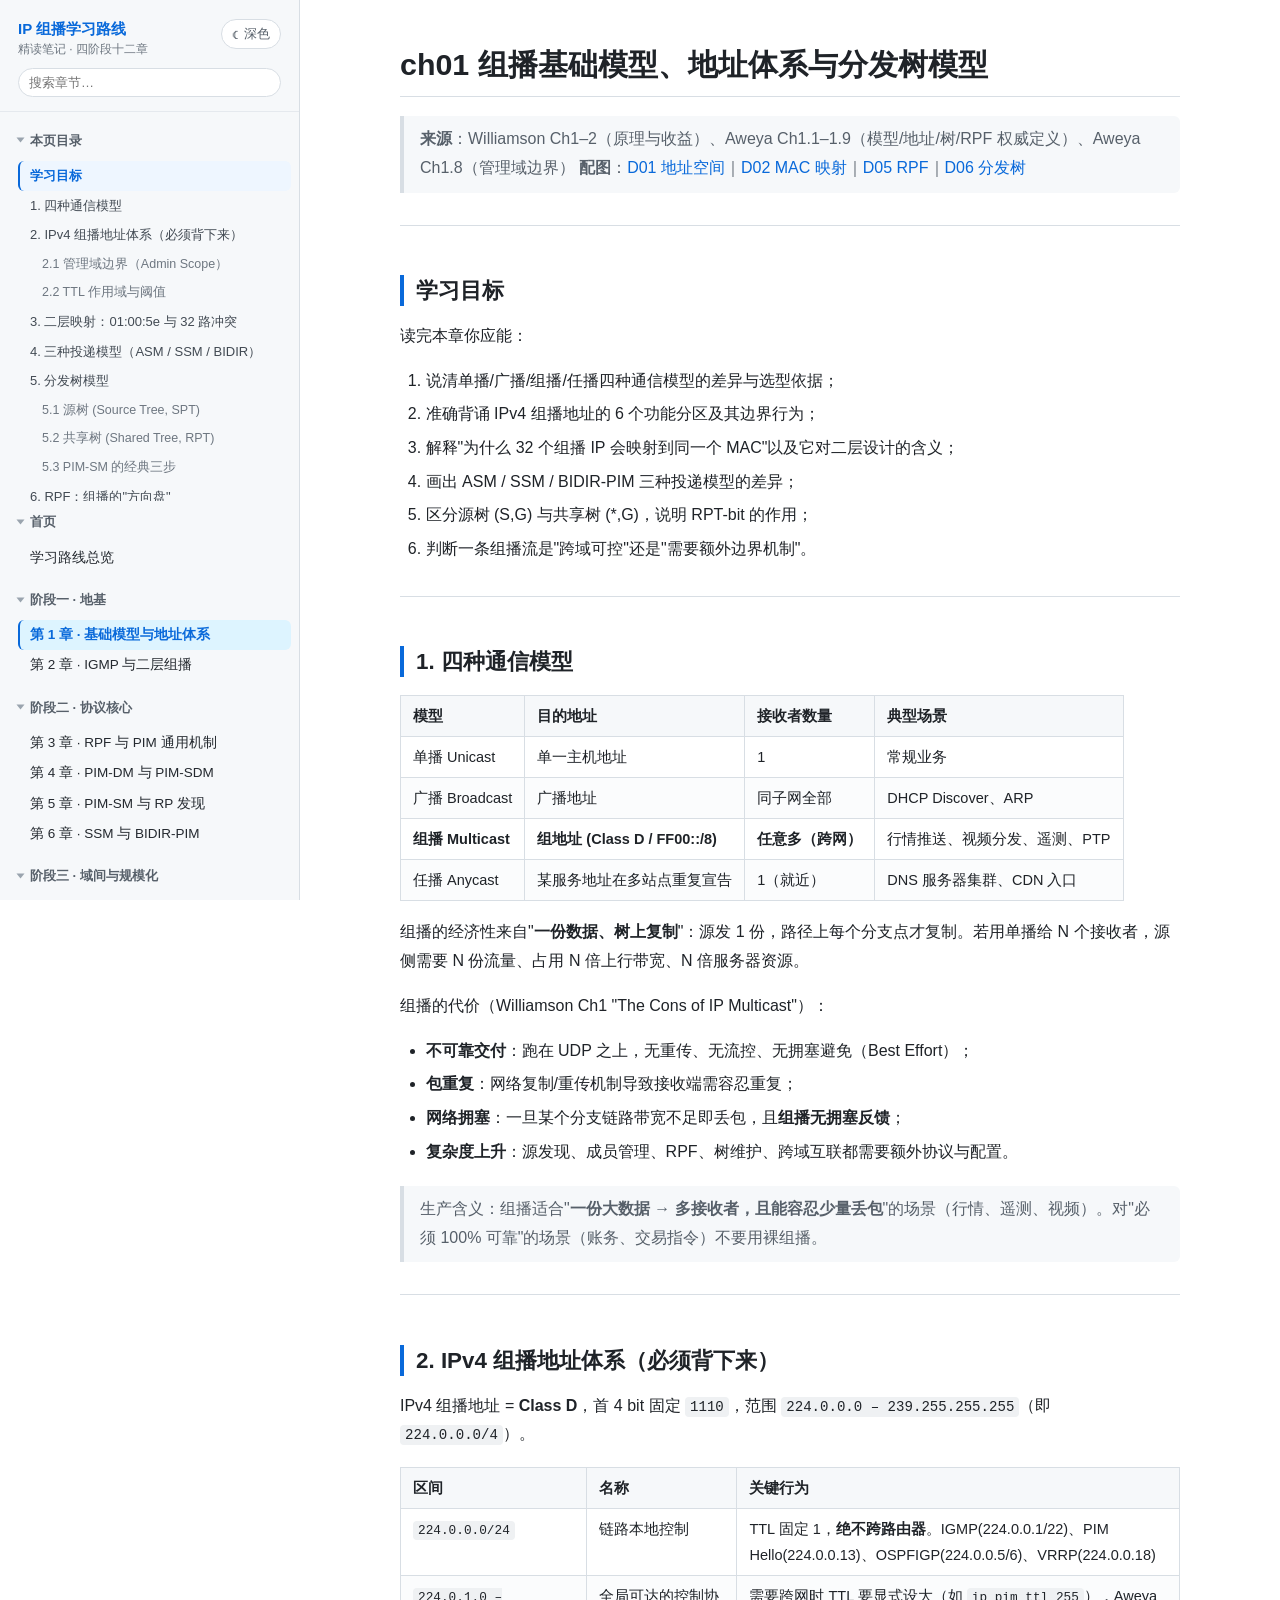
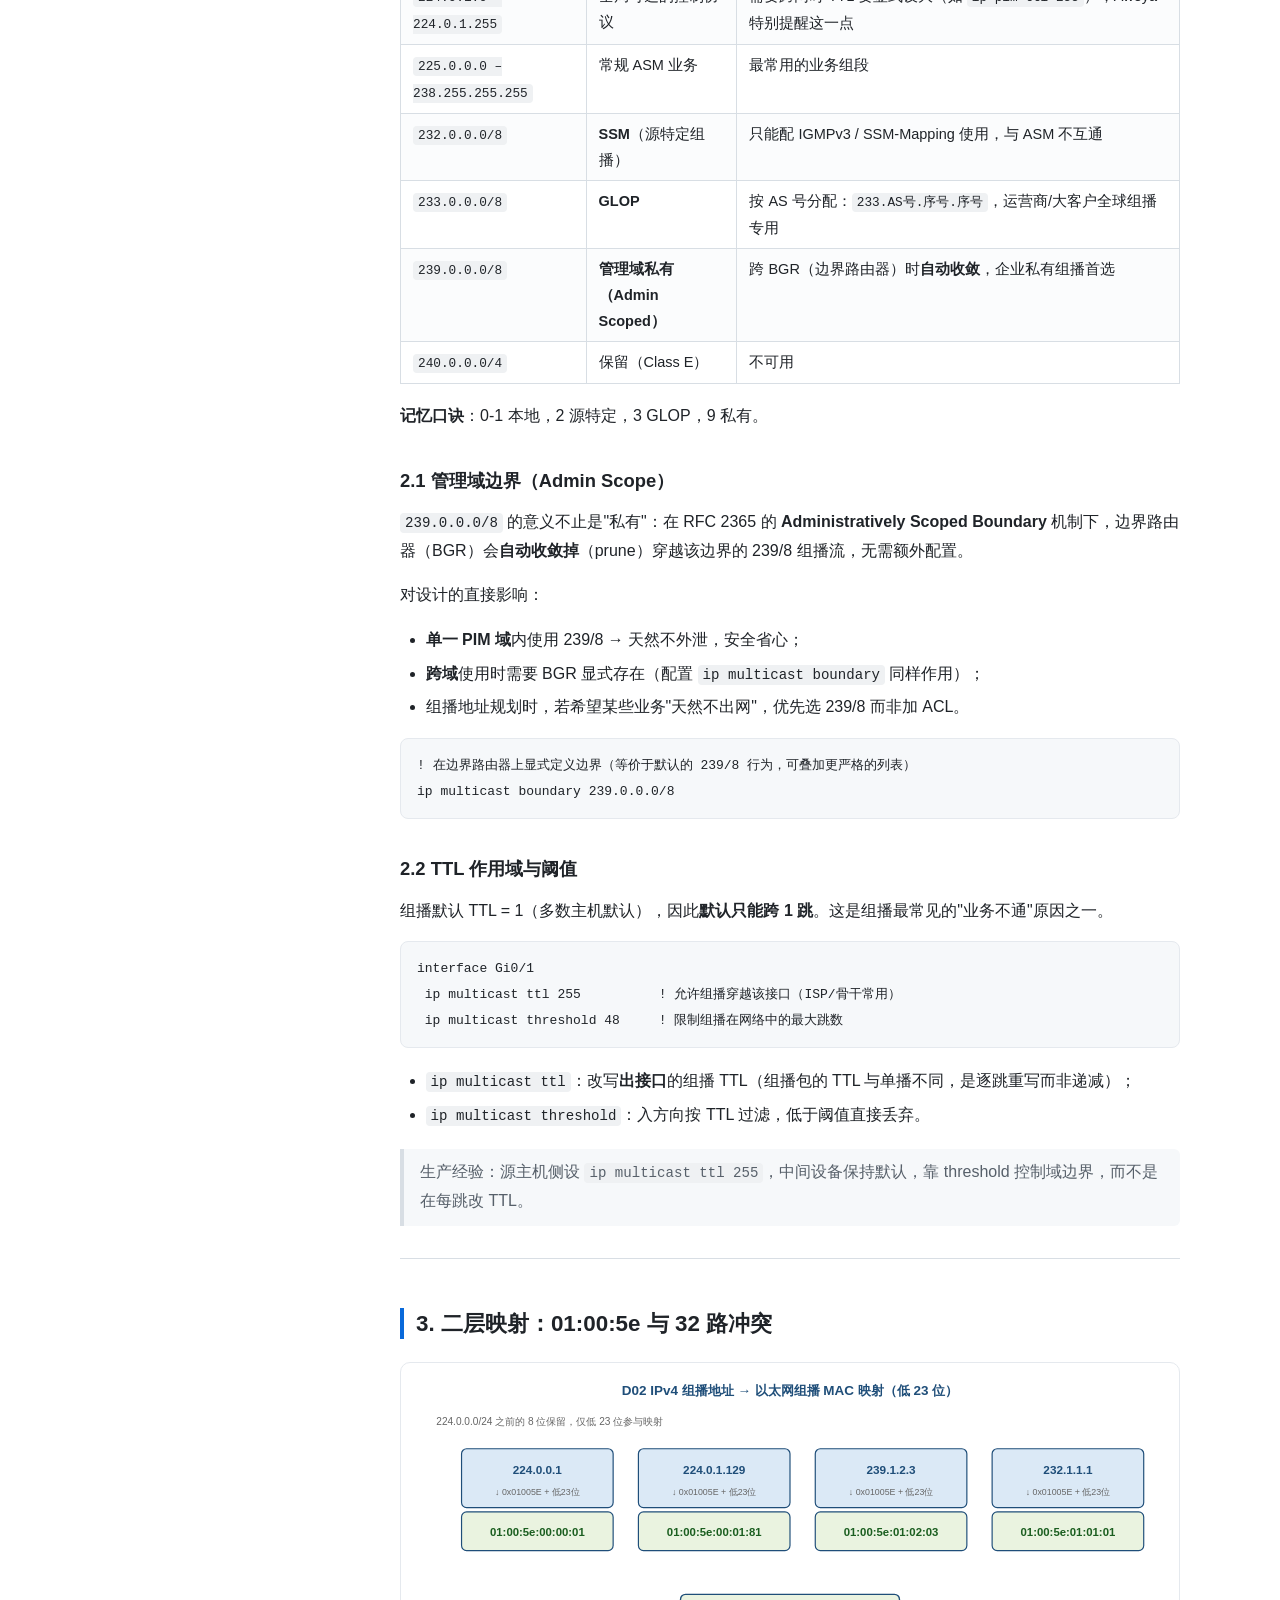
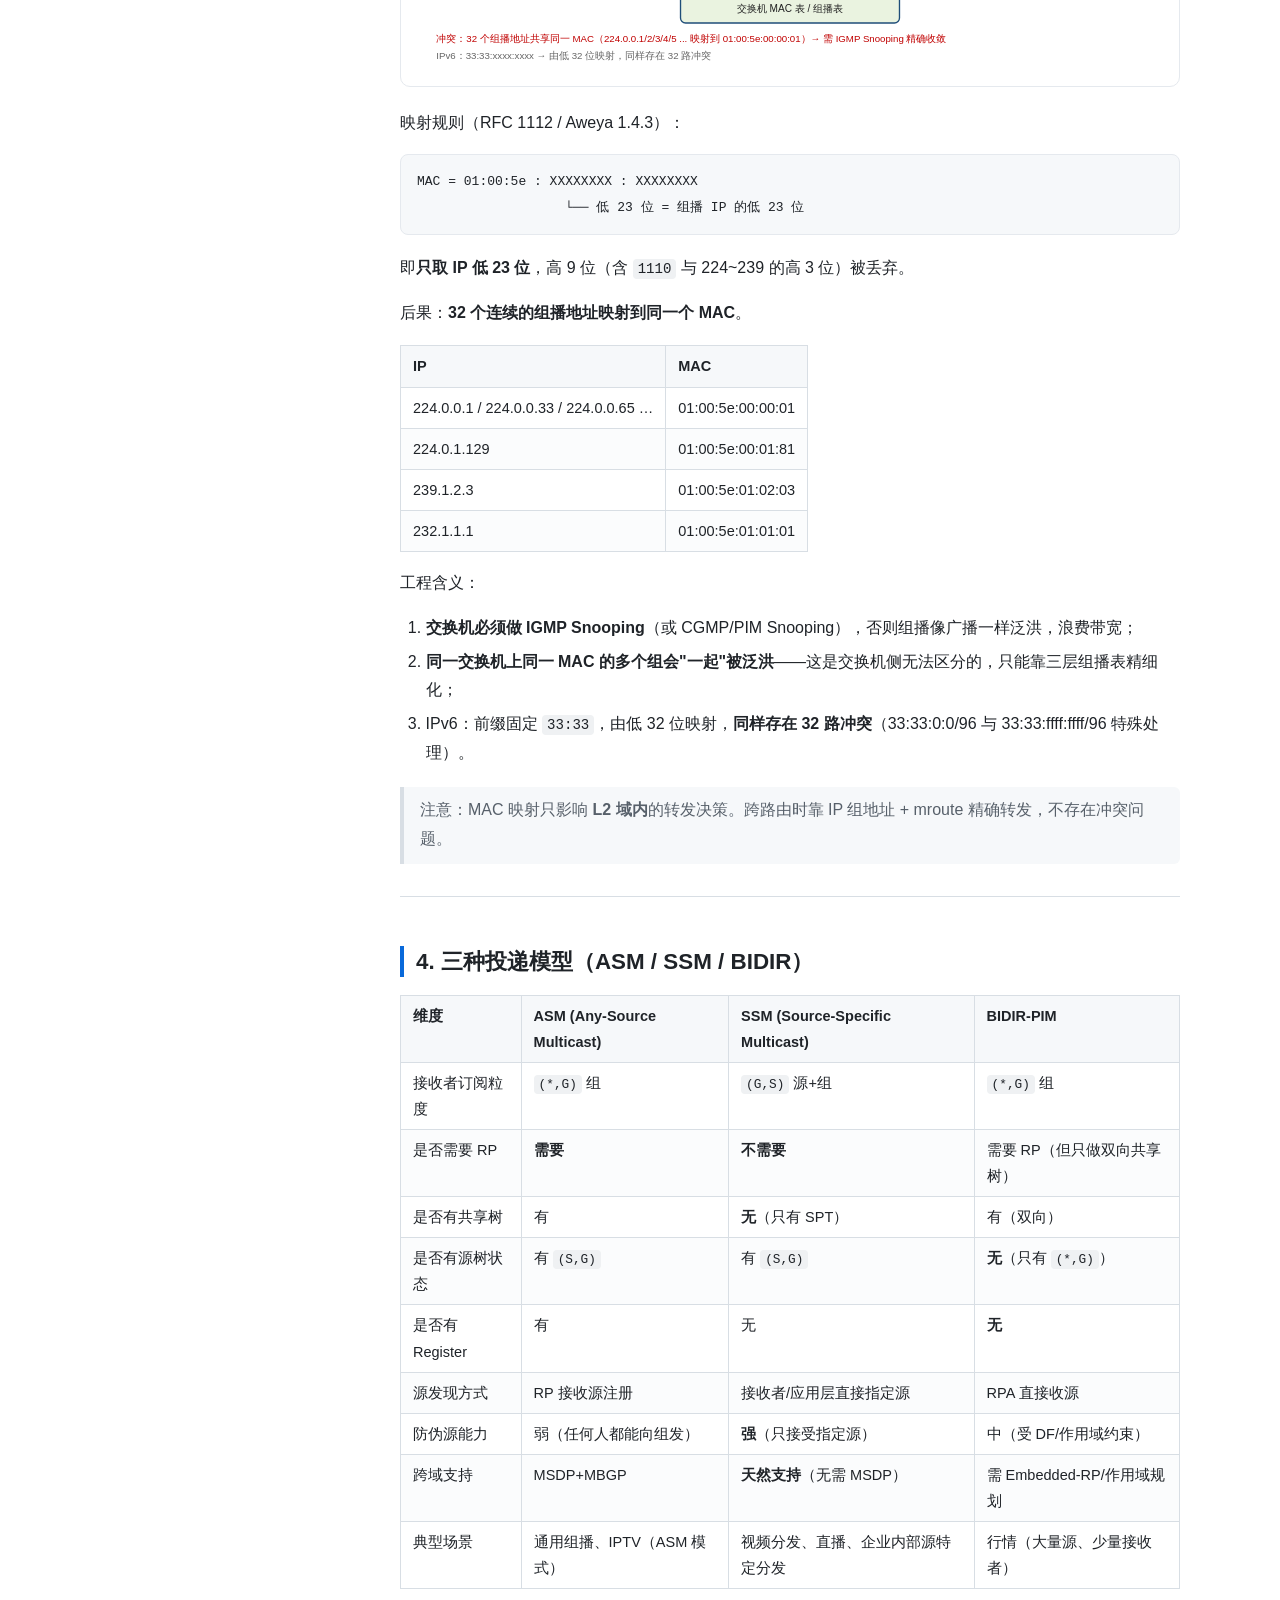
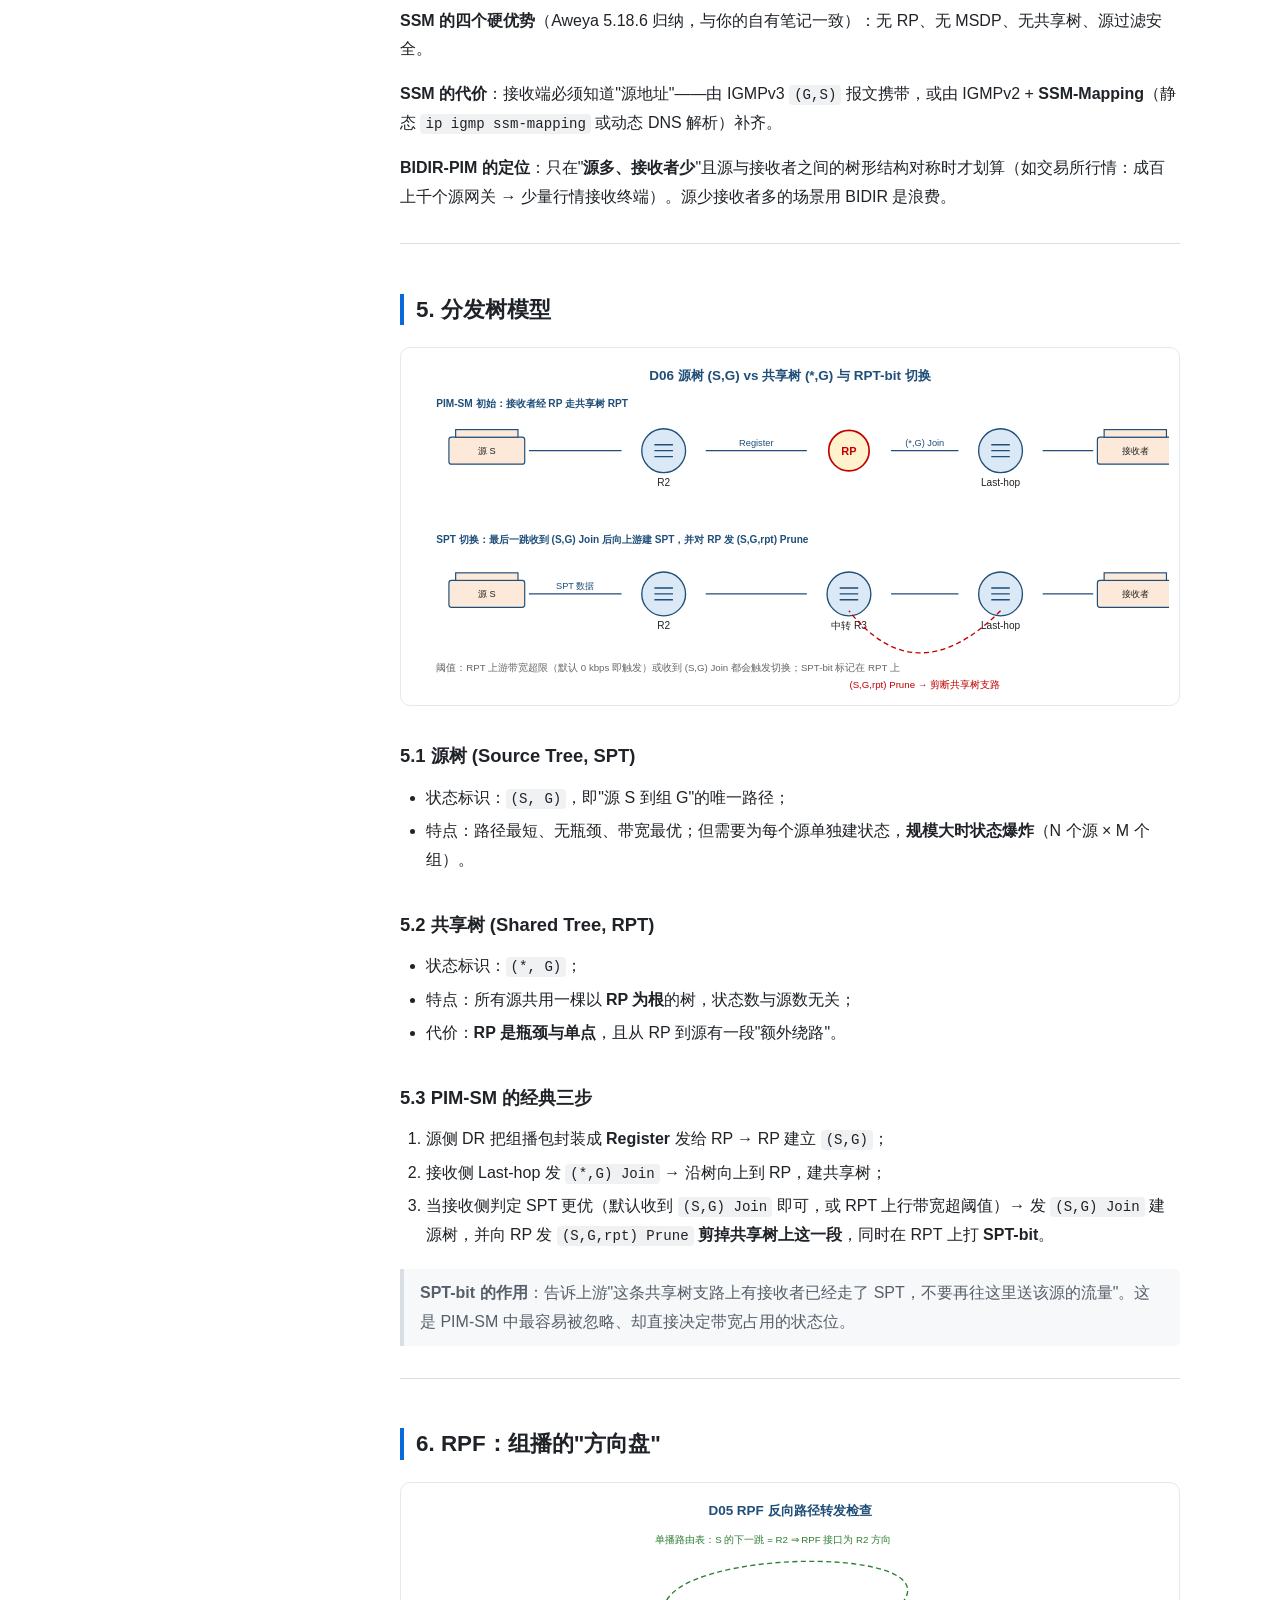
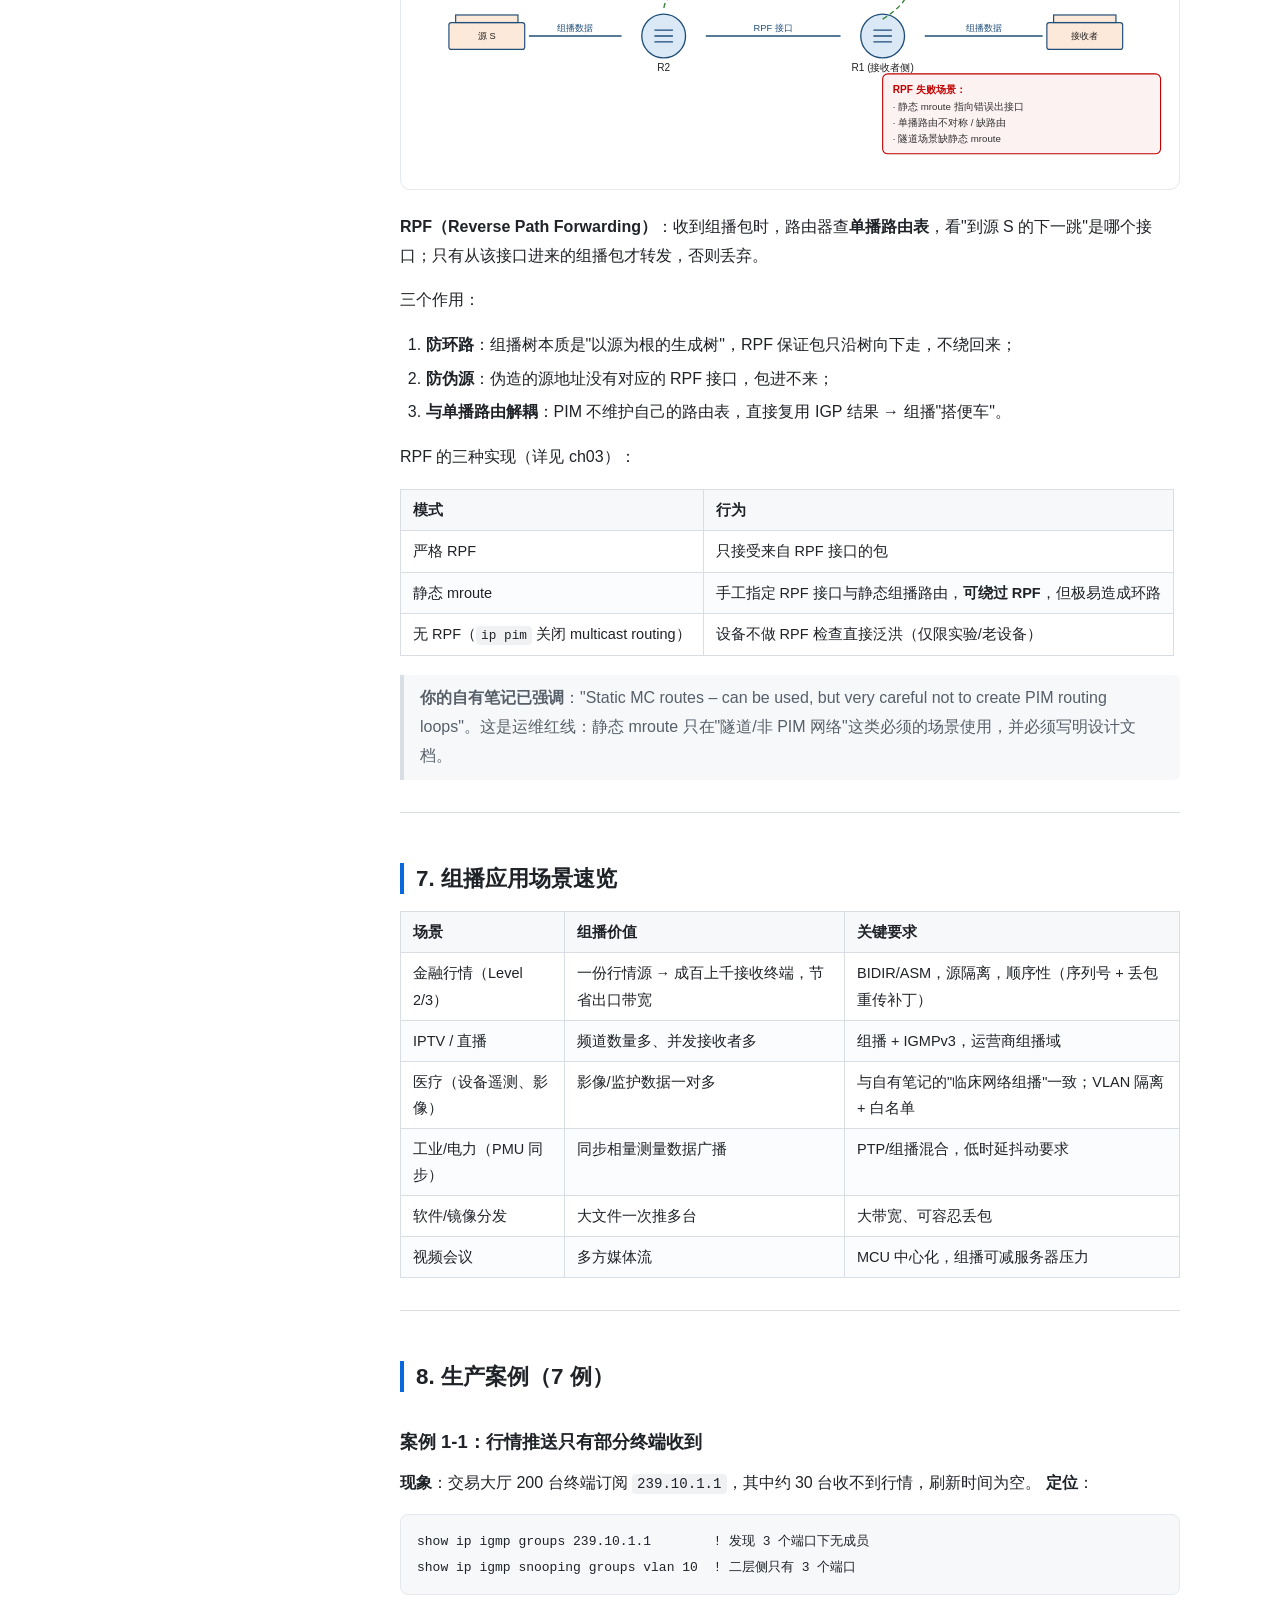
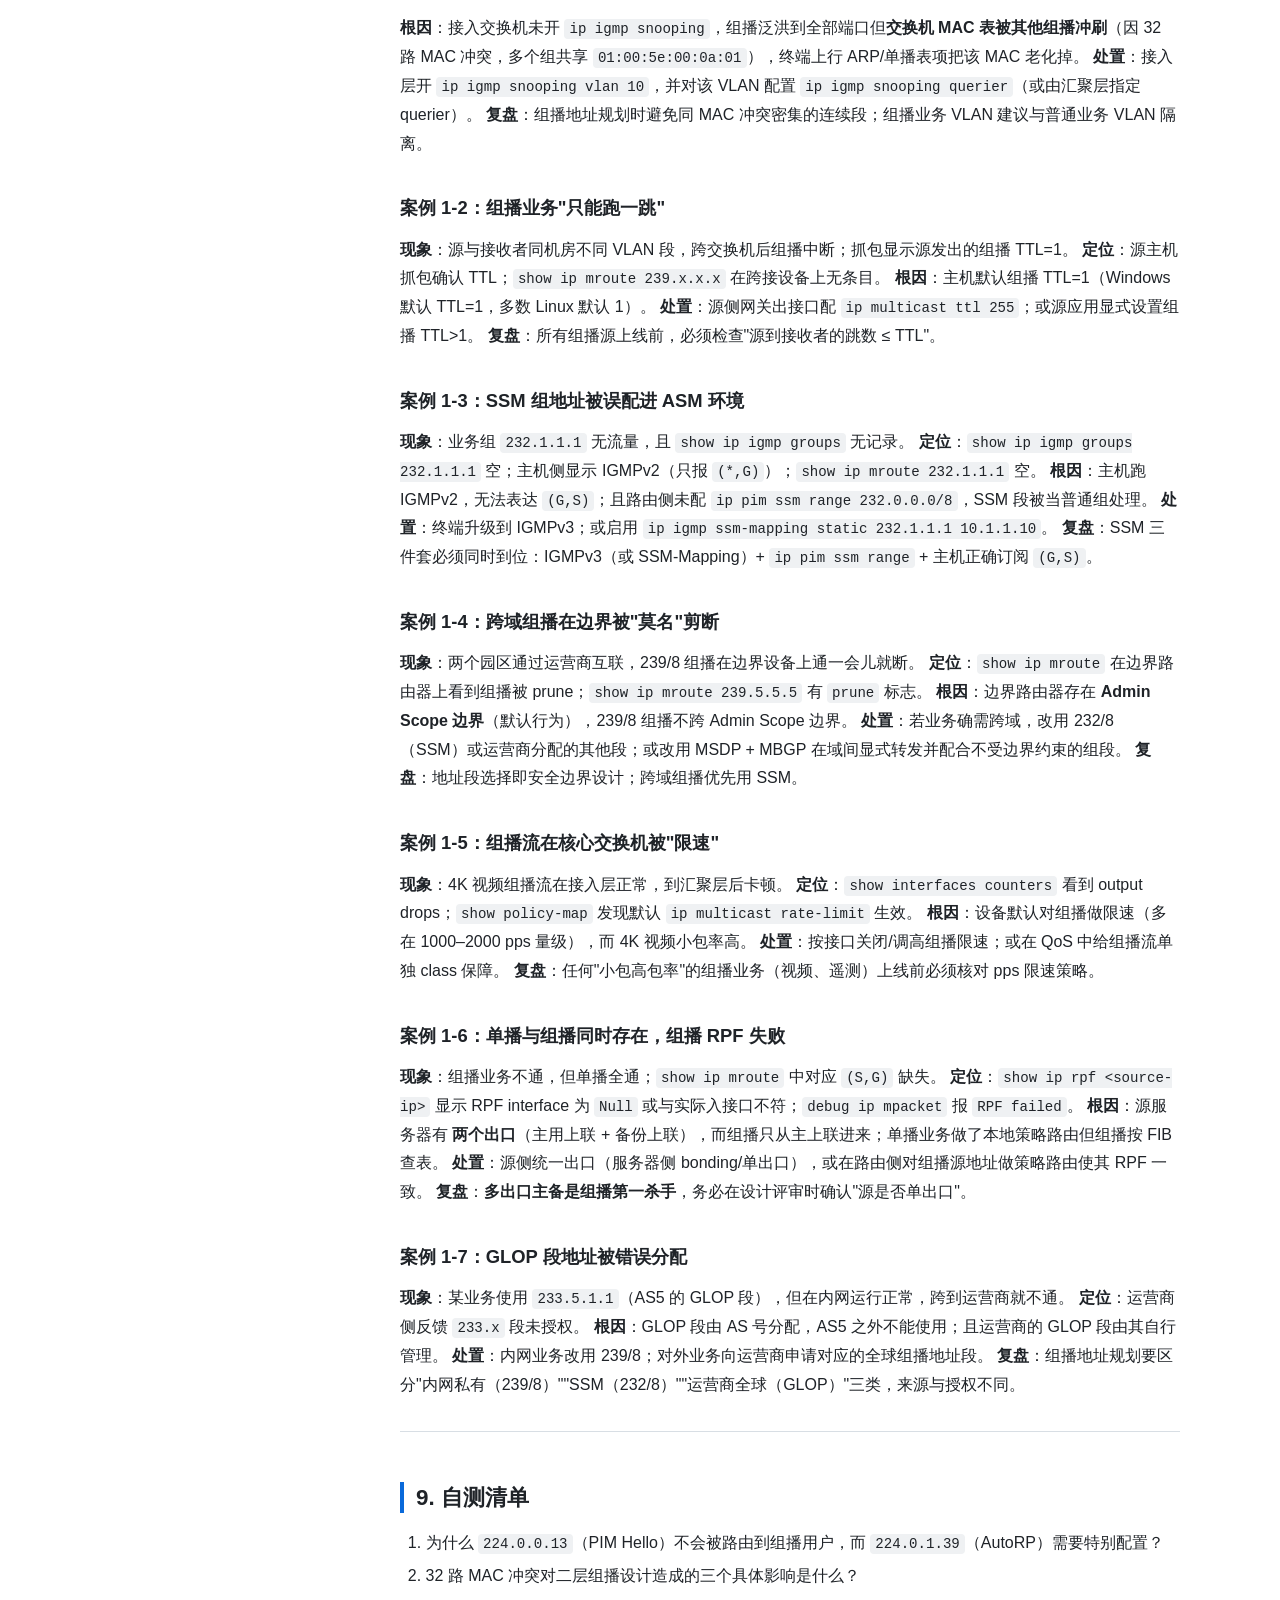
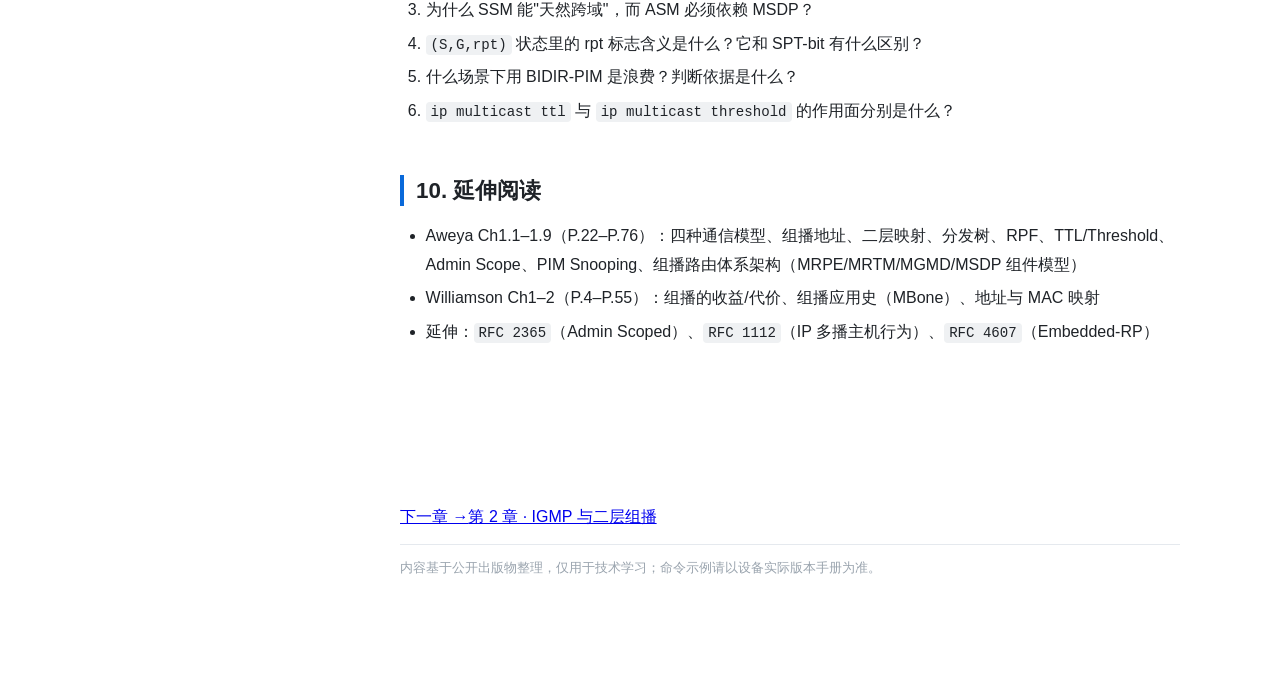
==== chapters/ch01-basics.html @ 92fbea59 "IP 组播学习路线：四阶段十二章精读笔记 + 静态站点" ====
<!DOCTYPE html>
<html lang="zh-CN">
<head>
<meta charset="utf-8">
<meta name="viewport" content="width=device-width, initial-scale=1">
<title>第 1 章 · 基础模型与地址体系 · IP 组播学习路线</title>
<meta name="description" content="IP 组播学习路线：四阶段十二章精读笔记，78 个生产案例，16 张 SVG 拓扑图。">
<link rel="icon" href="data:image/svg+xml,<svg xmlns='http://www.w3.org/2000/svg' viewBox='0 0 32 32'><rect width='32' height='32' rx='6' fill='%230969da'/><circle cx='16' cy='16' r='4' fill='white'/><circle cx='16' cy='6' r='2.6' fill='white'/><circle cx='25' cy='21' r='2.6' fill='white'/><circle cx='7' cy='21' r='2.6' fill='white'/><path d='M16 10.6V8.6M18.9 17.6l3.4 2M13.1 17.6l-3.4 2' stroke='white' stroke-width='1.6'/></svg>">
<link rel="stylesheet" href="../assets/css/site.css">
<script>
/* 尽早写入主题，避免刷新时闪白 */
(function () {
  var saved = null;
  try { saved = localStorage.getItem('mc-theme'); } catch (e) {}
  var dark = window.matchMedia && window.matchMedia('(prefers-color-scheme: dark)').matches;
  document.documentElement.setAttribute('data-theme', saved || (dark ? 'dark' : 'light'));
})();
</script>
</head>
<body>
<div class="progress" id="progress"></div>
<input type="checkbox" id="nav-toggle" hidden>
<label for="nav-toggle" class="nav-toggle-btn">☰ 目录</label>

<button type="button" class="theme-toggle floating" data-theme-toggle aria-label="切换深色/浅色主题" title="切换深色/浅色主题">
  <span class="theme-icon" aria-hidden="true">◐</span><span class="theme-text">深色</span>
</button>

<aside class="sidebar">
  <div class="brand">
    <div class="brand-row">
      <a href="../index.html">IP 组播学习路线<span>精读笔记 · 四阶段十二章</span></a>
      <button type="button" class="theme-toggle" data-theme-toggle aria-label="切换深色/浅色主题" title="切换深色/浅色主题">
        <span class="theme-icon" aria-hidden="true">◐</span><span class="theme-text">深色</span>
      </button>
    </div>
    <div class="search-wrap">
      <input type="search" id="nav-search" placeholder="搜索章节…" autocomplete="off" aria-label="搜索章节">
    </div>
  </div>

  <nav class="nav">
    <details class="group" id="page-toc-group" open>
      <summary>本页目录</summary>
      <ul class="toc" id="toc-list"></ul>
    </details>

    <details class="group" id="home-group" open>
      <summary>首页</summary>
      <ul><li><a href="../index.html" data-path="index.html">学习路线总览</a></li></ul>
    </details>
    <details class="group part" data-part="阶段一" open>
      <summary>阶段一 · 地基</summary>
      <ul>
        <li><a href="chapters/ch01-basics.html" data-path="chapters/ch01-basics.html" active>第 1 章 · 基础模型与地址体系</a></li>
        <li><a href="chapters/ch02-igmp-l2.html" data-path="chapters/ch02-igmp-l2.html">第 2 章 · IGMP 与二层组播</a></li>
      </ul>
    </details>
    <details class="group part" data-part="阶段二" open>
      <summary>阶段二 · 协议核心</summary>
      <ul>
        <li><a href="chapters/ch03-rpf-pim-basics.html" data-path="chapters/ch03-rpf-pim-basics.html">第 3 章 · RPF 与 PIM 通用机制</a></li>
        <li><a href="chapters/ch04-pim-dm.html" data-path="chapters/ch04-pim-dm.html">第 4 章 · PIM-DM 与 PIM-SDM</a></li>
        <li><a href="chapters/ch05-pim-sm-rp.html" data-path="chapters/ch05-pim-sm-rp.html">第 5 章 · PIM-SM 与 RP 发现</a></li>
        <li><a href="chapters/ch06-ssm-bidir.html" data-path="chapters/ch06-ssm-bidir.html">第 6 章 · SSM 与 BIDIR-PIM</a></li>
      </ul>
    </details>
    <details class="group part" data-part="阶段三" open>
      <summary>阶段三 · 域间与规模化</summary>
      <ul>
        <li><a href="chapters/ch07-msdp-mbgp.html" data-path="chapters/ch07-msdp-mbgp.html">第 7 章 · MSDP 与 MBGP 域间组播</a></li>
        <li><a href="chapters/ch08-mvpn-scale.html" data-path="chapters/ch08-mvpn-scale.html">第 8 章 · MVPN / MLDP / 组播 TE</a></li>
      </ul>
    </details>
    <details class="group part" data-part="阶段四" open>
      <summary>阶段四 · 场景实战</summary>
      <ul>
        <li><a href="chapters/ch09-datacenter-cloud.html" data-path="chapters/ch09-datacenter-cloud.html">第 9 章 · 数据中心与云中的组播</a></li>
        <li><a href="chapters/ch10-ipv6-multicast.html" data-path="chapters/ch10-ipv6-multicast.html">第 10 章 · IPv6 组播</a></li>
        <li><a href="chapters/ch11-security.html" data-path="chapters/ch11-security.html">第 11 章 · 组播安全与过滤</a></li>
        <li><a href="chapters/ch12-troubleshooting.html" data-path="chapters/ch12-troubleshooting.html">第 12 章 · 排障方法论</a></li>
      </ul>
    </details>
  </nav>
</aside>

<label for="nav-toggle" class="backdrop"></label>

<main class="main">
  <article class="content">
<h1 id="ch01">ch01 组播基础模型、地址体系与分发树模型</h1>
<blockquote>
<p><strong>来源</strong>：Williamson Ch1–2（原理与收益）、Aweya Ch1.1–1.9（模型/地址/树/RPF 权威定义）、Aweya Ch1.8（管理域边界）
<strong>配图</strong>：<a href="../diagrams/d01-address-scope.svg">D01 地址空间</a>｜<a href="../diagrams/d02-mac-mapping.svg">D02 MAC 映射</a>｜<a href="../diagrams/d05-rpf.svg">D05 RPF</a>｜<a href="../diagrams/d06-trees.svg">D06 分发树</a></p>
</blockquote>
<hr />
<h2 id="_1">学习目标</h2>
<p>读完本章你应能：</p>
<ol>
<li>说清单播/广播/组播/任播四种通信模型的差异与选型依据；</li>
<li>准确背诵 IPv4 组播地址的 6 个功能分区及其边界行为；</li>
<li>解释"为什么 32 个组播 IP 会映射到同一个 MAC"以及它对二层设计的含义；</li>
<li>画出 ASM / SSM / BIDIR-PIM 三种投递模型的差异；</li>
<li>区分源树 (S,G) 与共享树 (*,G)，说明 RPT-bit 的作用；</li>
<li>判断一条组播流是"跨域可控"还是"需要额外边界机制"。</li>
</ol>
<hr />
<h2 id="1">1. 四种通信模型</h2>
<table>
<thead>
<tr>
<th>模型</th>
<th>目的地址</th>
<th>接收者数量</th>
<th>典型场景</th>
</tr>
</thead>
<tbody>
<tr>
<td>单播 Unicast</td>
<td>单一主机地址</td>
<td>1</td>
<td>常规业务</td>
</tr>
<tr>
<td>广播 Broadcast</td>
<td>广播地址</td>
<td>同子网全部</td>
<td>DHCP Discover、ARP</td>
</tr>
<tr>
<td><strong>组播 Multicast</strong></td>
<td><strong>组地址 (Class D / FF00::/8)</strong></td>
<td><strong>任意多（跨网）</strong></td>
<td>行情推送、视频分发、遥测、PTP</td>
</tr>
<tr>
<td>任播 Anycast</td>
<td>某服务地址在多站点重复宣告</td>
<td>1（就近）</td>
<td>DNS 服务器集群、CDN 入口</td>
</tr>
</tbody>
</table>
<p>组播的经济性来自"<strong>一份数据、树上复制</strong>"：源发 1 份，路径上每个分支点才复制。若用单播给 N 个接收者，源侧需要 N 份流量、占用 N 倍上行带宽、N 倍服务器资源。</p>
<p>组播的代价（Williamson Ch1 "The Cons of IP Multicast"）：</p>
<ul>
<li><strong>不可靠交付</strong>：跑在 UDP 之上，无重传、无流控、无拥塞避免（Best Effort）；</li>
<li><strong>包重复</strong>：网络复制/重传机制导致接收端需容忍重复；</li>
<li><strong>网络拥塞</strong>：一旦某个分支链路带宽不足即丢包，且<strong>组播无拥塞反馈</strong>；</li>
<li><strong>复杂度上升</strong>：源发现、成员管理、RPF、树维护、跨域互联都需要额外协议与配置。</li>
</ul>
<blockquote>
<p>生产含义：组播适合"<strong>一份大数据 → 多接收者，且能容忍少量丢包</strong>"的场景（行情、遥测、视频）。对"必须 100% 可靠"的场景（账务、交易指令）不要用裸组播。</p>
</blockquote>
<hr />
<h2 id="2-ipv4">2. IPv4 组播地址体系（必须背下来）</h2>
<p>IPv4 组播地址 = <strong>Class D</strong>，首 4 bit 固定 <code>1110</code>，范围 <code>224.0.0.0 – 239.255.255.255</code>（即 <code>224.0.0.0/4</code>）。</p>
<table>
<thead>
<tr>
<th>区间</th>
<th>名称</th>
<th>关键行为</th>
</tr>
</thead>
<tbody>
<tr>
<td><code>224.0.0.0/24</code></td>
<td>链路本地控制</td>
<td>TTL 固定 1，<strong>绝不跨路由器</strong>。IGMP(224.0.0.1/22)、PIM Hello(224.0.0.13)、OSPFIGP(224.0.0.5/6)、VRRP(224.0.0.18)</td>
</tr>
<tr>
<td><code>224.0.1.0 – 224.0.1.255</code></td>
<td>全局可达的控制协议</td>
<td>需要跨网时 TTL 要显式设大（如 <code>ip pim ttl 255</code>），Aweya 特别提醒这一点</td>
</tr>
<tr>
<td><code>225.0.0.0 – 238.255.255.255</code></td>
<td>常规 ASM 业务</td>
<td>最常用的业务组段</td>
</tr>
<tr>
<td><code>232.0.0.0/8</code></td>
<td><strong>SSM</strong>（源特定组播）</td>
<td>只能配 IGMPv3 / SSM-Mapping 使用，与 ASM 不互通</td>
</tr>
<tr>
<td><code>233.0.0.0/8</code></td>
<td><strong>GLOP</strong></td>
<td>按 AS 号分配：<code>233.AS号.序号.序号</code>，运营商/大客户全球组播专用</td>
</tr>
<tr>
<td><code>239.0.0.0/8</code></td>
<td><strong>管理域私有（Admin Scoped）</strong></td>
<td>跨 BGR（边界路由器）时<strong>自动收敛</strong>，企业私有组播首选</td>
</tr>
<tr>
<td><code>240.0.0.0/4</code></td>
<td>保留（Class E）</td>
<td>不可用</td>
</tr>
</tbody>
</table>
<p><strong>记忆口诀</strong>：0-1 本地，2 源特定，3 GLOP，9 私有。</p>
<h3 id="21-admin-scope">2.1 管理域边界（Admin Scope）</h3>
<p><code>239.0.0.0/8</code> 的意义不止是"私有"：在 RFC 2365 的 <strong>Administratively Scoped Boundary</strong> 机制下，边界路由器（BGR）会<strong>自动收敛掉</strong>（prune）穿越该边界的 239/8 组播流，无需额外配置。</p>
<p>对设计的直接影响：</p>
<ul>
<li><strong>单一 PIM 域</strong>内使用 239/8 → 天然不外泄，安全省心；</li>
<li><strong>跨域</strong>使用时需要 BGR 显式存在（配置 <code>ip multicast boundary</code> 同样作用）；</li>
<li>组播地址规划时，若希望某些业务"天然不出网"，优先选 239/8 而非加 ACL。</li>
</ul>
<div class="codehilite"><pre><span></span><code>! 在边界路由器上显式定义边界（等价于默认的 239/8 行为，可叠加更严格的列表）
ip multicast boundary 239.0.0.0/8
</code></pre></div>

<h3 id="22-ttl">2.2 TTL 作用域与阈值</h3>
<p>组播默认 TTL = 1（多数主机默认），因此<strong>默认只能跨 1 跳</strong>。这是组播最常见的"业务不通"原因之一。</p>
<div class="codehilite"><pre><span></span><code>interface Gi0/1
 ip multicast ttl 255          ! 允许组播穿越该接口（ISP/骨干常用）
 ip multicast threshold 48     ! 限制组播在网络中的最大跳数
</code></pre></div>

<ul>
<li><code>ip multicast ttl</code>：改写<strong>出接口</strong>的组播 TTL（组播包的 TTL 与单播不同，是逐跳重写而非递减）；</li>
<li><code>ip multicast threshold</code>：入方向按 TTL 过滤，低于阈值直接丢弃。</li>
</ul>
<blockquote>
<p>生产经验：源主机侧设 <code>ip multicast ttl 255</code>，中间设备保持默认，靠 threshold 控制域边界，而不是在每跳改 TTL。</p>
</blockquote>
<hr />
<h2 id="3-01005e-32">3. 二层映射：01:00:5e 与 32 路冲突</h2>
<p><img alt="IPv4 组播地址映射" src="../diagrams/d02-mac-mapping.svg" /></p>
<p>映射规则（RFC 1112 / Aweya 1.4.3）：</p>
<div class="codehilite"><pre><span></span><code>MAC = 01:00:5e : XXXXXXXX : XXXXXXXX
                   └── 低 23 位 = 组播 IP 的低 23 位
</code></pre></div>

<p>即<strong>只取 IP 低 23 位</strong>，高 9 位（含 <code>1110</code> 与 224~239 的高 3 位）被丢弃。</p>
<p>后果：<strong>32 个连续的组播地址映射到同一个 MAC</strong>。</p>
<table>
<thead>
<tr>
<th>IP</th>
<th>MAC</th>
</tr>
</thead>
<tbody>
<tr>
<td>224.0.0.1 / 224.0.0.33 / 224.0.0.65 …</td>
<td>01:00:5e:00:00:01</td>
</tr>
<tr>
<td>224.0.1.129</td>
<td>01:00:5e:00:01:81</td>
</tr>
<tr>
<td>239.1.2.3</td>
<td>01:00:5e:01:02:03</td>
</tr>
<tr>
<td>232.1.1.1</td>
<td>01:00:5e:01:01:01</td>
</tr>
</tbody>
</table>
<p>工程含义：</p>
<ol>
<li><strong>交换机必须做 IGMP Snooping</strong>（或 CGMP/PIM Snooping），否则组播像广播一样泛洪，浪费带宽；</li>
<li><strong>同一交换机上同一 MAC 的多个组会"一起"被泛洪</strong>——这是交换机侧无法区分的，只能靠三层组播表精细化；</li>
<li>IPv6：前缀固定 <code>33:33</code>，由低 32 位映射，<strong>同样存在 32 路冲突</strong>（33:33:0:0/96 与 33:33:ffff:ffff/96 特殊处理）。</li>
</ol>
<blockquote>
<p>注意：MAC 映射只影响 <strong>L2 域内</strong>的转发决策。跨路由时靠 IP 组地址 + mroute 精确转发，不存在冲突问题。</p>
</blockquote>
<hr />
<h2 id="4-asm-ssm-bidir">4. 三种投递模型（ASM / SSM / BIDIR）</h2>
<table>
<thead>
<tr>
<th>维度</th>
<th>ASM (Any-Source Multicast)</th>
<th>SSM (Source-Specific Multicast)</th>
<th>BIDIR-PIM</th>
</tr>
</thead>
<tbody>
<tr>
<td>接收者订阅粒度</td>
<td><code>(*,G)</code> 组</td>
<td><code>(G,S)</code> 源+组</td>
<td><code>(*,G)</code> 组</td>
</tr>
<tr>
<td>是否需要 RP</td>
<td><strong>需要</strong></td>
<td><strong>不需要</strong></td>
<td>需要 RP（但只做双向共享树）</td>
</tr>
<tr>
<td>是否有共享树</td>
<td>有</td>
<td><strong>无</strong>（只有 SPT）</td>
<td>有（双向）</td>
</tr>
<tr>
<td>是否有源树状态</td>
<td>有 <code>(S,G)</code></td>
<td>有 <code>(S,G)</code></td>
<td><strong>无</strong>（只有 <code>(*,G)</code>）</td>
</tr>
<tr>
<td>是否有 Register</td>
<td>有</td>
<td>无</td>
<td><strong>无</strong></td>
</tr>
<tr>
<td>源发现方式</td>
<td>RP 接收源注册</td>
<td>接收者/应用层直接指定源</td>
<td>RPA 直接收源</td>
</tr>
<tr>
<td>防伪源能力</td>
<td>弱（任何人都能向组发）</td>
<td><strong>强</strong>（只接受指定源）</td>
<td>中（受 DF/作用域约束）</td>
</tr>
<tr>
<td>跨域支持</td>
<td>MSDP+MBGP</td>
<td><strong>天然支持</strong>（无需 MSDP）</td>
<td>需 Embedded-RP/作用域规划</td>
</tr>
<tr>
<td>典型场景</td>
<td>通用组播、IPTV（ASM 模式）</td>
<td>视频分发、直播、企业内部源特定分发</td>
<td>行情（大量源、少量接收者）</td>
</tr>
</tbody>
</table>
<p><strong>SSM 的四个硬优势</strong>（Aweya 5.18.6 归纳，与你的自有笔记一致）：无 RP、无 MSDP、无共享树、源过滤安全。</p>
<p><strong>SSM 的代价</strong>：接收端必须知道"源地址"——由 IGMPv3 <code>(G,S)</code> 报文携带，或由 IGMPv2 + <strong>SSM-Mapping</strong>（静态 <code>ip igmp ssm-mapping</code> 或动态 DNS 解析）补齐。</p>
<p><strong>BIDIR-PIM 的定位</strong>：只在"<strong>源多、接收者少</strong>"且源与接收者之间的树形结构对称时才划算（如交易所行情：成百上千个源网关 → 少量行情接收终端）。源少接收者多的场景用 BIDIR 是浪费。</p>
<hr />
<h2 id="5">5. 分发树模型</h2>
<p><img alt="源树与共享树" src="../diagrams/d06-trees.svg" /></p>
<h3 id="51-source-tree-spt">5.1 源树 (Source Tree, SPT)</h3>
<ul>
<li>状态标识：<code>(S, G)</code>，即"源 S 到组 G"的唯一路径；</li>
<li>特点：路径最短、无瓶颈、带宽最优；但需要为每个源单独建状态，<strong>规模大时状态爆炸</strong>（N 个源 × M 个组）。</li>
</ul>
<h3 id="52-shared-tree-rpt">5.2 共享树 (Shared Tree, RPT)</h3>
<ul>
<li>状态标识：<code>(*, G)</code>；</li>
<li>特点：所有源共用一棵以 <strong>RP 为根</strong>的树，状态数与源数无关；</li>
<li>代价：<strong>RP 是瓶颈与单点</strong>，且从 RP 到源有一段"额外绕路"。</li>
</ul>
<h3 id="53-pim-sm">5.3 PIM-SM 的经典三步</h3>
<ol>
<li>源侧 DR 把组播包封装成 <strong>Register</strong> 发给 RP → RP 建立 <code>(S,G)</code>；</li>
<li>接收侧 Last-hop 发 <code>(*,G) Join</code> → 沿树向上到 RP，建共享树；</li>
<li>当接收侧判定 SPT 更优（默认收到 <code>(S,G) Join</code> 即可，或 RPT 上行带宽超阈值）→ 发 <code>(S,G) Join</code> 建源树，并向 RP 发 <code>(S,G,rpt) Prune</code> <strong>剪掉共享树上这一段</strong>，同时在 RPT 上打 <strong>SPT-bit</strong>。</li>
</ol>
<blockquote>
<p><strong>SPT-bit 的作用</strong>：告诉上游"这条共享树支路上有接收者已经走了 SPT，不要再往这里送该源的流量"。这是 PIM-SM 中最容易被忽略、却直接决定带宽占用的状态位。</p>
</blockquote>
<hr />
<h2 id="6-rpf">6. RPF：组播的"方向盘"</h2>
<p><img alt="RPF 检查" src="../diagrams/d05-rpf.svg" /></p>
<p><strong>RPF（Reverse Path Forwarding）</strong>：收到组播包时，路由器查<strong>单播路由表</strong>，看"到源 S 的下一跳"是哪个接口；只有从该接口进来的组播包才转发，否则丢弃。</p>
<p>三个作用：</p>
<ol>
<li><strong>防环路</strong>：组播树本质是"以源为根的生成树"，RPF 保证包只沿树向下走，不绕回来；</li>
<li><strong>防伪源</strong>：伪造的源地址没有对应的 RPF 接口，包进不来；</li>
<li><strong>与单播路由解耦</strong>：PIM 不维护自己的路由表，直接复用 IGP 结果 → 组播"搭便车"。</li>
</ol>
<p>RPF 的三种实现（详见 ch03）：</p>
<table>
<thead>
<tr>
<th>模式</th>
<th>行为</th>
</tr>
</thead>
<tbody>
<tr>
<td>严格 RPF</td>
<td>只接受来自 RPF 接口的包</td>
</tr>
<tr>
<td>静态 mroute</td>
<td>手工指定 RPF 接口与静态组播路由，<strong>可绕过 RPF</strong>，但极易造成环路</td>
</tr>
<tr>
<td>无 RPF（<code>ip pim</code> 关闭 multicast routing）</td>
<td>设备不做 RPF 检查直接泛洪（仅限实验/老设备）</td>
</tr>
</tbody>
</table>
<blockquote>
<p><strong>你的自有笔记已强调</strong>："Static MC routes – can be used, but very careful not to create PIM routing loops"。这是运维红线：静态 mroute 只在"隧道/非 PIM 网络"这类必须的场景使用，并必须写明设计文档。</p>
</blockquote>
<hr />
<h2 id="7">7. 组播应用场景速览</h2>
<table>
<thead>
<tr>
<th>场景</th>
<th>组播价值</th>
<th>关键要求</th>
</tr>
</thead>
<tbody>
<tr>
<td>金融行情（Level 2/3）</td>
<td>一份行情源 → 成百上千接收终端，节省出口带宽</td>
<td>BIDIR/ASM，源隔离，顺序性（序列号 + 丢包重传补丁）</td>
</tr>
<tr>
<td>IPTV / 直播</td>
<td>频道数量多、并发接收者多</td>
<td>组播 + IGMPv3，运营商组播域</td>
</tr>
<tr>
<td>医疗（设备遥测、影像）</td>
<td>影像/监护数据一对多</td>
<td>与自有笔记的"临床网络组播"一致；VLAN 隔离 + 白名单</td>
</tr>
<tr>
<td>工业/电力（PMU 同步）</td>
<td>同步相量测量数据广播</td>
<td>PTP/组播混合，低时延抖动要求</td>
</tr>
<tr>
<td>软件/镜像分发</td>
<td>大文件一次推多台</td>
<td>大带宽、可容忍丢包</td>
</tr>
<tr>
<td>视频会议</td>
<td>多方媒体流</td>
<td>MCU 中心化，组播可减服务器压力</td>
</tr>
</tbody>
</table>
<hr />
<h2 id="8-7">8. 生产案例（7 例）</h2>
<h3 id="1-1">案例 1-1：行情推送只有部分终端收到</h3>
<p><strong>现象</strong>：交易大厅 200 台终端订阅 <code>239.10.1.1</code>，其中约 30 台收不到行情，刷新时间为空。
<strong>定位</strong>：</p>
<div class="codehilite"><pre><span></span><code>show ip igmp groups 239.10.1.1        ! 发现 3 个端口下无成员
show ip igmp snooping groups vlan 10  ! 二层侧只有 3 个端口
</code></pre></div>

<p><strong>根因</strong>：接入交换机未开 <code>ip igmp snooping</code>，组播泛洪到全部端口但<strong>交换机 MAC 表被其他组播冲刷</strong>（因 32 路 MAC 冲突，多个组共享 <code>01:00:5e:00:0a:01</code>），终端上行 ARP/单播表项把该 MAC 老化掉。
<strong>处置</strong>：接入层开 <code>ip igmp snooping vlan 10</code>，并对该 VLAN 配置 <code>ip igmp snooping querier</code>（或由汇聚层指定 querier）。
<strong>复盘</strong>：组播地址规划时避免同 MAC 冲突密集的连续段；组播业务 VLAN 建议与普通业务 VLAN 隔离。</p>
<h3 id="1-2">案例 1-2：组播业务"只能跑一跳"</h3>
<p><strong>现象</strong>：源与接收者同机房不同 VLAN 段，跨交换机后组播中断；抓包显示源发出的组播 TTL=1。
<strong>定位</strong>：源主机抓包确认 TTL；<code>show ip mroute 239.x.x.x</code> 在跨接设备上无条目。
<strong>根因</strong>：主机默认组播 TTL=1（Windows 默认 TTL=1，多数 Linux 默认 1）。
<strong>处置</strong>：源侧网关出接口配 <code>ip multicast ttl 255</code>；或源应用显式设置组播 TTL&gt;1。
<strong>复盘</strong>：所有组播源上线前，必须检查"源到接收者的跳数 ≤ TTL"。</p>
<h3 id="1-3ssm-asm">案例 1-3：SSM 组地址被误配进 ASM 环境</h3>
<p><strong>现象</strong>：业务组 <code>232.1.1.1</code> 无流量，且 <code>show ip igmp groups</code> 无记录。
<strong>定位</strong>：<code>show ip igmp groups 232.1.1.1</code> 空；主机侧显示 IGMPv2（只报 <code>(*,G)</code>）；<code>show ip mroute 232.1.1.1</code> 空。
<strong>根因</strong>：主机跑 IGMPv2，无法表达 <code>(G,S)</code>；且路由侧未配 <code>ip pim ssm range 232.0.0.0/8</code>，SSM 段被当普通组处理。
<strong>处置</strong>：终端升级到 IGMPv3；或启用 <code>ip igmp ssm-mapping static 232.1.1.1 10.1.1.10</code>。
<strong>复盘</strong>：SSM 三件套必须同时到位：IGMPv3（或 SSM-Mapping）+ <code>ip pim ssm range</code> + 主机正确订阅 <code>(G,S)</code>。</p>
<h3 id="1-4">案例 1-4：跨域组播在边界被"莫名"剪断</h3>
<p><strong>现象</strong>：两个园区通过运营商互联，239/8 组播在边界设备上通一会儿就断。
<strong>定位</strong>：<code>show ip mroute</code> 在边界路由器上看到组播被 prune；<code>show ip mroute 239.5.5.5</code> 有 <code>prune</code> 标志。
<strong>根因</strong>：边界路由器存在 <strong>Admin Scope 边界</strong>（默认行为），239/8 组播不跨 Admin Scope 边界。
<strong>处置</strong>：若业务确需跨域，改用 232/8（SSM）或运营商分配的其他段；或改用 MSDP + MBGP 在域间显式转发并配合不受边界约束的组段。
<strong>复盘</strong>：地址段选择即安全边界设计；跨域组播优先用 SSM。</p>
<h3 id="1-5">案例 1-5：组播流在核心交换机被"限速"</h3>
<p><strong>现象</strong>：4K 视频组播流在接入层正常，到汇聚层后卡顿。
<strong>定位</strong>：<code>show interfaces counters</code> 看到 output drops；<code>show policy-map</code> 发现默认 <code>ip multicast rate-limit</code> 生效。
<strong>根因</strong>：设备默认对组播做限速（多在 1000–2000 pps 量级），而 4K 视频小包率高。
<strong>处置</strong>：按接口关闭/调高组播限速；或在 QoS 中给组播流单独 class 保障。
<strong>复盘</strong>：任何"小包高包率"的组播业务（视频、遥测）上线前必须核对 pps 限速策略。</p>
<h3 id="1-6-rpf">案例 1-6：单播与组播同时存在，组播 RPF 失败</h3>
<p><strong>现象</strong>：组播业务不通，但单播全通；<code>show ip mroute</code> 中对应 <code>(S,G)</code> 缺失。
<strong>定位</strong>：<code>show ip rpf &lt;source-ip&gt;</code> 显示 RPF interface 为 <code>Null</code> 或与实际入接口不符；<code>debug ip mpacket</code> 报 <code>RPF failed</code>。
<strong>根因</strong>：源服务器有 <strong>两个出口</strong>（主用上联 + 备份上联），而组播只从主上联进来；单播业务做了本地策略路由但组播按 FIB 查表。
<strong>处置</strong>：源侧统一出口（服务器侧 bonding/单出口），或在路由侧对组播源地址做策略路由使其 RPF 一致。
<strong>复盘</strong>：<strong>多出口主备是组播第一杀手</strong>，务必在设计评审时确认"源是否单出口"。</p>
<h3 id="1-7glop">案例 1-7：GLOP 段地址被错误分配</h3>
<p><strong>现象</strong>：某业务使用 <code>233.5.1.1</code>（AS5 的 GLOP 段），但在内网运行正常，跨到运营商就不通。
<strong>定位</strong>：运营商侧反馈 <code>233.x</code> 段未授权。
<strong>根因</strong>：GLOP 段由 AS 号分配，AS5 之外不能使用；且运营商的 GLOP 段由其自行管理。
<strong>处置</strong>：内网业务改用 239/8；对外业务向运营商申请对应的全球组播地址段。
<strong>复盘</strong>：组播地址规划要区分"内网私有（239/8）""SSM（232/8）""运营商全球（GLOP）"三类，来源与授权不同。</p>
<hr />
<h2 id="9">9. 自测清单</h2>
<ol>
<li>为什么 <code>224.0.0.13</code>（PIM Hello）不会被路由到组播用户，而 <code>224.0.1.39</code>（AutoRP）需要特别配置？</li>
<li>32 路 MAC 冲突对二层组播设计造成的三个具体影响是什么？</li>
<li>为什么 SSM 能"天然跨域"，而 ASM 必须依赖 MSDP？</li>
<li><code>(S,G,rpt)</code> 状态里的 rpt 标志含义是什么？它和 SPT-bit 有什么区别？</li>
<li>什么场景下用 BIDIR-PIM 是浪费？判断依据是什么？</li>
<li><code>ip multicast ttl</code> 与 <code>ip multicast threshold</code> 的作用面分别是什么？</li>
</ol>
<h2 id="10">10. 延伸阅读</h2>
<ul>
<li>Aweya Ch1.1–1.9（P.22–P.76）：四种通信模型、组播地址、二层映射、分发树、RPF、TTL/Threshold、Admin Scope、PIM Snooping、组播路由体系架构（MRPE/MRTM/MGMD/MSDP 组件模型）</li>
<li>Williamson Ch1–2（P.4–P.55）：组播的收益/代价、组播应用史（MBone）、地址与 MAC 映射</li>
<li>延伸：<code>RFC 2365</code>（Admin Scoped）、<code>RFC 1112</code>（IP 多播主机行为）、<code>RFC 4607</code>（Embedded-RP）</li>
</ul>
  </article>
  <footer class="page-foot">
<a class="next" href="ch02-igmp-l2.html"><span class="dir">下一章 →</span><span class="ttl">第 2 章 · IGMP 与二层组播</span></a>
    <p class="foot-note">内容基于公开出版物整理，仅用于技术学习；命令示例请以设备实际版本手册为准。</p>
  </footer>
</main>

<button type="button" class="to-top" id="to-top" aria-label="回到顶部" title="回到顶部">↑</button>

<script>
(function () {
  var content = document.querySelector('.content');
  var here = location.pathname;

  /* ---------- 当前章节高亮 + 展开所属分组 ---------- */
  var active = null;
  document.querySelectorAll('.nav a[data-path]').forEach(function (a) {
    if (here.indexOf('/' + a.dataset.path) !== -1 || here.indexOf(a.dataset.path) !== -1) {
      a.classList.add('active');
      active = a;
    }
  });
  if (active) {
    var g = active.closest('details');
    if (g) g.open = true;
  }

  /* ---------- 生成本页目录（取 h2 / h3） ---------- */
  var heads = content ? content.querySelectorAll('h2, h3') : [];
  var tocList = document.getElementById('toc-list');
  heads.forEach(function (h, i) {
    h.id = 'sec-' + (i + 1);
    var li = document.createElement('li');
    li.className = h.tagName === 'H3' ? 'lvl3' : 'lvl2';
    var a = document.createElement('a');
    a.href = '#' + h.id;
    a.textContent = h.textContent.trim();
    li.appendChild(a);
    tocList.appendChild(li);
  });
  if (!heads.length) {
    var g = document.getElementById('page-toc-group');
    if (g) g.remove();
  }

  /* ---------- 目录滚动高亮 ---------- */
  if (heads.length) {
    var links = tocList.querySelectorAll('a');
    var onScroll = function () {
      var idx = 0;
      heads.forEach(function (h, i) {
        if (h.getBoundingClientRect().top <= 100) idx = i;
      });
      links.forEach(function (a, i) { a.classList.toggle('active', i === idx); });
    };
    window.addEventListener('scroll', onScroll, { passive: true });
    onScroll();
  }

  /* ---------- 阅读进度条 ---------- */
  var bar = document.getElementById('progress');
  function paintProgress() {
    if (!bar) return;
    var h = document.documentElement.scrollHeight - window.innerHeight;
    var p = h > 0 ? (window.scrollY / h) * 100 : 0;
    bar.style.width = Math.min(100, Math.max(0, p)) + '%';
  }
  window.addEventListener('scroll', paintProgress, { passive: true });
  paintProgress();

  /* ---------- 回到顶部 ---------- */
  var top = document.getElementById('to-top');
  if (top) {
    top.addEventListener('click', function () { window.scrollTo({ top: 0, behavior: 'smooth' }); });
    window.addEventListener('scroll', function () {
      top.style.opacity = window.scrollY > 400 ? '1' : '0';
    }, { passive: true });
  }

  /* ---------- 侧栏搜索过滤 ---------- */
  var search = document.getElementById('nav-search');
  if (search) {
    search.addEventListener('input', function () {
      var q = search.value.trim().toLowerCase();
      document.querySelectorAll('.nav .group.part').forEach(function (grp) {
        var hit = 0;
        grp.querySelectorAll('li').forEach(function (li) {
          var t = (li.textContent || '').toLowerCase();
          var ok = !q || t.indexOf(q) !== -1;
          li.style.display = ok ? '' : 'none';
          if (ok) hit++;
        });
        grp.style.display = hit ? '' : 'none';
        if (q && hit) grp.open = true;
      });
    });
  }

  /* ---------- 代码块复制按钮 ---------- */
  document.querySelectorAll('.content pre').forEach(function (pre) {
    var btn = document.createElement('button');
    btn.className = 'copy-btn';
    btn.type = 'button';
    btn.textContent = '复制';
    btn.addEventListener('click', function () {
      var code = pre.querySelector('code');
      var text = code ? code.innerText : pre.innerText;
      navigator.clipboard.writeText(text).then(function () {
        btn.textContent = '已复制';
        setTimeout(function () { btn.textContent = '复制'; }, 1500);
      }).catch(function () { btn.textContent = '复制失败'; });
    });
    pre.appendChild(btn);
  });

  /* ---------- 移动端点目录后自动收起 ---------- */
  document.querySelectorAll('.nav a[data-path]').forEach(function (a) {
    a.addEventListener('click', function () {
      document.getElementById('nav-toggle').checked = false;
    });
  });

  /* ---------- 主题切换 ---------- */
  var root = document.documentElement;
  var mq = window.matchMedia ? window.matchMedia('(prefers-color-scheme: dark)') : null;

  function paintButtons(theme) {
    var dark = theme === 'dark';
    document.querySelectorAll('[data-theme-toggle]').forEach(function (btn) {
      btn.querySelector('.theme-icon').textContent = dark ? '☀' : '☾';
      btn.querySelector('.theme-text').textContent = dark ? '浅色' : '深色';
      btn.setAttribute('aria-pressed', dark ? 'true' : 'false');
      btn.title = dark ? '切换到浅色主题' : '切换到深色主题';
    });
  }

  function applyTheme(theme) {
    root.setAttribute('data-theme', theme);
    paintButtons(theme);
  }

  paintButtons(root.getAttribute('data-theme') || 'light');

  document.querySelectorAll('[data-theme-toggle]').forEach(function (btn) {
    btn.addEventListener('click', function () {
      var next = root.getAttribute('data-theme') === 'dark' ? 'light' : 'dark';
      applyTheme(next);
      try { localStorage.setItem('mc-theme', next); } catch (e) {}
    });
  });

  if (mq) {
    var onScheme = function (e) {
      var saved = null;
      try { saved = localStorage.getItem('mc-theme'); } catch (err) {}
      if (!saved) applyTheme(e.matches ? 'dark' : 'light');
    };
    if (mq.addEventListener) mq.addEventListener('change', onScheme);
    else if (mq.addListener) mq.addListener(onScheme);
  }
})();
</script>
</body>
</html>
---- assets/css/site.css ----
/* ---------- 主题变量 ---------- */
/* 浅色（默认）：html[data-theme="light"] 或未设置 */
:root,
html[data-theme="light"] {
  color-scheme: light;

  --bg: #fff;
  --text: #1f2328;
  --text-soft: #57606a;
  --text-muted: #6e7781;
  --text-faint: #9aa4ae;
  --nav-text: #24292f;
  --toc-text: #424a53;

  --sidebar-bg: #f6f8fa;
  --surface: #f6f8fa;
  --surface-2: #fbfcfd;
  --border: #d8dee4;
  --border-soft: #e5e9ee;

  --accent: #0969da;
  --accent-soft: #ddf4ff;
  --accent-softer: #eef6ff;

  --hover-bg: #eaeef2;
  --code-bg: #eff1f3;
  --pre-bg: #f6f8fa;
  --pre-border: #e5e9ee;

  --shadow: rgba(0, 0, 0, .12);
  --shadow-sm: rgba(0, 0, 0, .06);
  --backdrop: rgba(0, 0, 0, .28);

  --hl-comment: #6e7781;
  --hl-keyword: #cf222e;
  --hl-string: #0a3069;
  --hl-name: #953800;
  --hl-number: #0550ae;
}

/* 深色 */
html[data-theme="dark"] {
  color-scheme: dark;

  --bg: #0d1117;
  --text: #e6edf3;
  --text-soft: #a7b1bd;
  --text-muted: #8b949e;
  --text-faint: #6a737d;
  --nav-text: #c9d1d9;
  --toc-text: #a7b1bd;

  --sidebar-bg: #161b22;
  --surface: #161b22;
  --surface-2: #10151c;
  --border: #30363d;
  --border-soft: #21262d;

  --accent: #58a6ff;
  --accent-soft: rgba(56, 139, 253, .18);
  --accent-softer: rgba(56, 139, 253, .10);

  --hover-bg: #21262d;
  --code-bg: rgba(110, 118, 129, .28);
  --pre-bg: #161b22;
  --pre-border: #30363d;

  --shadow: rgba(0, 0, 0, .6);
  --shadow-sm: rgba(0, 0, 0, .5);
  --backdrop: rgba(0, 0, 0, .6);

  --hl-comment: #8b949e;
  --hl-keyword: #ff7b72;
  --hl-string: #a5d6ff;
  --hl-name: #ffa657;
  --hl-number: #79c0ff;
}

/* ---------- 基础 ---------- */
* { box-sizing: border-box; }

html { scroll-behavior: smooth; }

body {
  margin: 0;
  font-family: -apple-system, BlinkMacSystemFont, "Segoe UI", "PingFang SC",
               "Hiragino Sans GB", "Microsoft YaHei", "Source Han Sans SC", sans-serif;
  font-size: 16px;
  line-height: 1.8;
  color: var(--text);
  background: var(--bg);
  -webkit-font-smoothing: antialiased;
  transition: background-color .18s ease, color .18s ease;
}

/* ---------- 主题切换按钮 ---------- */
.theme-toggle {
  display: inline-flex;
  align-items: center;
  gap: 5px;
  padding: 4px 10px;
  font-family: inherit;
  font-size: 12.5px;
  line-height: 1.6;
  color: var(--text-soft);
  background: var(--bg);
  border: 1px solid var(--border);
  border-radius: 999px;
  cursor: pointer;
  white-space: nowrap;
  transition: background-color .15s ease, color .15s ease, border-color .15s ease;
}
.theme-toggle:hover {
  background: var(--hover-bg);
  color: var(--text);
}
.theme-toggle:focus-visible {
  outline: 2px solid var(--accent);
  outline-offset: 2px;
}
.theme-toggle .theme-icon { font-size: 13px; line-height: 1; }

/* 移动端用的浮动按钮，桌面隐藏 */
.theme-toggle.floating { display: none; }

/* ---------- 左侧栏 ---------- */
.sidebar {
  position: fixed;
  top: 0; left: 0; bottom: 0;
  width: 300px;
  display: flex;
  flex-direction: column;
  background: var(--sidebar-bg);
  border-right: 1px solid var(--border);
  overflow-y: auto;
  z-index: 20;
}

.brand {
  padding: 18px 18px 14px;
  border-bottom: 1px solid var(--border-soft);
}
.brand-row {
  display: flex;
  align-items: flex-start;
  justify-content: space-between;
  gap: 10px;
}
.brand a {
  display: block;
  font-size: 15px;
  font-weight: 700;
  color: var(--accent);
  text-decoration: none;
  line-height: 1.4;
}
.brand a span {
  display: block;
  font-size: 12px;
  font-weight: 400;
  color: var(--text-muted);
  margin-top: 2px;
}
.brand .theme-toggle { flex: none; margin-top: 1px; }

.nav { padding: 10px 8px 40px; }

/* 下拉分组 */
.group {
  margin-bottom: 2px;
}
.group > summary {
  display: flex;
  align-items: center;
  gap: 7px;
  padding: 7px 10px;
  font-size: 13px;
  font-weight: 600;
  color: var(--text-soft);
  border-radius: 6px;
  cursor: pointer;
  user-select: none;
  list-style: none;
}
.group > summary::-webkit-details-marker { display: none; }
.group > summary::before {
  content: "";
  flex: none;
  width: 0; height: 0;
  border-left: 5px solid var(--text-faint);
  border-top: 4px solid transparent;
  border-bottom: 4px solid transparent;
  transition: transform .15s ease;
}
.group[open] > summary::before { transform: rotate(90deg); }
.group > summary:hover { background: var(--hover-bg); }

.nav ul {
  list-style: none;
  margin: 0;
  padding: 2px 0 6px 10px;
}

.nav li a {
  display: block;
  padding: 5px 10px;
  font-size: 13.5px;
  line-height: 1.5;
  color: var(--nav-text);
  text-decoration: none;
  border-radius: 6px;
  border-left: 2px solid transparent;
}
.nav li a:hover { background: var(--hover-bg); }
.nav li a.active {
  background: var(--accent-soft);
  color: var(--accent);
  font-weight: 600;
  border-left-color: var(--accent);
}

.nav li.pending {
  padding: 5px 10px;
  font-size: 13.5px;
  line-height: 1.5;
  color: var(--text-faint);
  border-left: 2px solid transparent;
}

/* 本页目录 */
.toc {
  max-height: 38vh;
  overflow-y: auto;
  scrollbar-width: thin;
  scrollbar-color: var(--border) transparent;
}
.toc::-webkit-scrollbar { width: 6px; }
.toc::-webkit-scrollbar-thumb { background: var(--border); border-radius: 3px; }
.toc li a { font-size: 13px; color: var(--toc-text); }
.toc li.lvl3 a { padding-left: 22px; font-size: 12.5px; color: var(--text-muted); }
.toc li a.active { background: var(--accent-softer); color: var(--accent); font-weight: 600; }

/* ---------- 正文 ---------- */
.main { margin-left: 300px; }

.content {
  max-width: 860px;
  margin: 0 auto;
  padding: 44px 40px 140px;
}

.content h1 {
  font-size: 1.9em;
  line-height: 1.35;
  margin: 0 0 .6em;
  padding-bottom: .35em;
  border-bottom: 1px solid var(--border);
  font-weight: 700;
}

.content h2 {
  font-size: 1.4em;
  line-height: 1.4;
  margin: 2.2em 0 .7em;
  padding-left: 12px;
  border-left: 4px solid var(--accent);
  font-weight: 700;
}

.content h3 {
  font-size: 1.15em;
  margin: 1.8em 0 .6em;
  color: var(--text);
  font-weight: 700;
}

.content h4 { font-size: 1em; margin: 1.4em 0 .5em; }

.content h2, .content h3, .content h4 { scroll-margin-top: 24px; }

.content p { margin: 0 0 1em; }

.content a { color: var(--accent); text-decoration: none; }
.content a:hover { text-decoration: underline; }

.content ul, .content ol { padding-left: 1.6em; margin: 0 0 1em; }
.content li { margin: .3em 0; }

.content strong { font-weight: 600; }

.content blockquote {
  margin: 1.2em 0;
  padding: .6em 1em;
  color: var(--text-soft);
  background: var(--surface);
  border-left: 4px solid var(--border);
  border-radius: 0 6px 6px 0;
}
.content blockquote p:last-child { margin-bottom: 0; }

.content hr {
  border: 0;
  border-top: 1px solid var(--border);
  margin: 2em 0;
}

/* 表格 */
.content table {
  display: block;
  width: max-content;
  max-width: 100%;
  overflow-x: auto;
  border-collapse: collapse;
  margin: 1.2em 0;
  font-size: 14.5px;
}
.content th, .content td {
  border: 1px solid var(--border);
  padding: 7px 12px;
  text-align: left;
  vertical-align: top;
}
.content th { background: var(--surface); font-weight: 600; }
.content tbody tr:nth-child(even) { background: var(--surface-2); }

/* 代码 */
.content code {
  font-family: ui-monospace, SFMono-Regular, "SF Mono", Consolas, "Liberation Mono", monospace;
  font-size: .88em;
  background: var(--code-bg);
  padding: 2px 5px;
  border-radius: 4px;
}
.content pre {
  background: var(--pre-bg);
  border: 1px solid var(--pre-border);
  border-radius: 8px;
  padding: 14px 16px;
  overflow-x: auto;
  margin: 1.2em 0;
  line-height: 1.6;
  color: var(--text);
}
.content pre code {
  background: none;
  padding: 0;
  font-size: 13px;
  color: inherit;
}

/* 语法高亮（Rouge 基础配色，随主题变化） */
.highlight .c, .highlight .c1, .highlight .cm { color: var(--hl-comment); font-style: italic; }
.highlight .k, .highlight .kd, .highlight .kn { color: var(--hl-keyword); }
.highlight .s, .highlight .s1, .highlight .s2 { color: var(--hl-string); }
.highlight .na, .highlight .nv { color: var(--hl-name); }
.highlight .mi, .highlight .mf { color: var(--hl-number); }

/* ---------- 移动端 ---------- */
.nav-toggle-btn { display: none; }
.backdrop { display: none; }

@media (max-width: 900px) {
  .sidebar {
    transform: translateX(-100%);
    transition: transform .22s ease;
    box-shadow: 2px 0 12px var(--shadow);
    width: 290px;
  }
  #nav-toggle:checked ~ .sidebar { transform: none; }

  .nav-toggle-btn {
    display: inline-flex;
    align-items: center;
    position: fixed;
    top: 10px; left: 10px;
    z-index: 50;
    padding: 6px 12px;
    font-size: 13px;
    font-weight: 600;
    color: var(--nav-text);
    background: var(--bg);
    border: 1px solid var(--border);
    border-radius: 6px;
    cursor: pointer;
    box-shadow: 0 1px 3px var(--shadow-sm);
  }

  /* 移动端：栏内按钮藏起来，改用右上角浮动按钮 */
  .brand .theme-toggle { display: none; }
  .theme-toggle.floating {
    display: inline-flex;
    position: fixed;
    top: 10px; right: 10px;
    z-index: 60;
    padding: 6px 11px;
    box-shadow: 0 1px 3px var(--shadow-sm);
  }
  .theme-toggle.floating .theme-text { display: none; }

  #nav-toggle:checked ~ .backdrop {
    display: block;
    position: fixed;
    inset: 0;
    background: var(--backdrop);
    z-index: 30;
  }

  .main { margin-left: 0; }
  .content { padding: 60px 18px 100px; }
  .content h1 { font-size: 1.6em; }
  .content table { font-size: 13.5px; }
}

/* ---------- 组播站点增强 ---------- */
.progress {
  position: fixed;
  top: 0; left: 0;
  height: 3px;
  width: 0;
  background: linear-gradient(90deg, var(--accent), #2da44e);
  z-index: 100;
  transition: width .08s linear;
}

.search-wrap { margin-top: 10px; }
.search-wrap input {
  width: 100%;
  padding: 6px 10px;
  font-family: inherit;
  font-size: 13px;
  color: var(--text);
  background: var(--bg);
  border: 1px solid var(--border);
  border-radius: 999px;
  outline: none;
}
.search-wrap input:focus {
  border-color: var(--accent);
  box-shadow: 0 0 0 3px var(--accent-soft);
}

/* 章节内图片（SVG 拓扑图） */
.content img {
  display: block;
  max-width: 100%;
  height: auto;
  margin: 1.4em auto;
  padding: 10px;
  background: var(--bg);
  border: 1px solid var(--border-soft);
  border-radius: 10px;
}

/* python-markdown 的 codehilite 容器与 Rouge 保持一致 */
.content .codehilite { position: relative; }
.content .codehilite pre { margin-top: 0; }

/* 代码复制按钮 */
.copy-btn {
  position: absolute;
  top: 8px; right: 8px;
  padding: 2px 9px;
  font-family: inherit;
  font-size: 11.5px;
  color: var(--text-soft);
  background: var(--bg);
  border: 1px solid var(--border);
  border-radius: 6px;
  cursor: pointer;
  opacity: 0;
  transition: opacity .15s ease;
}
.content pre:hover .copy-btn { opacity: 1; }
.copy-btn:hover { color: var(--accent); border-color: var(--accent); }

/* 上下章导航 */
.page-foot {
  max-width: 860px;
  margin: 0 auto;
  padding: 0 40px 80px;
}
.pn {
  display: flex;
  gap: 12px;
  margin: 20px 0 10px;
}
.pn a {
  flex: 1;
  display: block;
  padding: 12px 16px;
  border: 1px solid var(--border);
  border-radius: 10px;
  background: var(--surface);
  color: var(--text);
  text-decoration: none;
  transition: border-color .15s ease, transform .15s ease;
}
.pn a:hover { border-color: var(--accent); transform: translateY(-1px); }
.pn a.next { text-align: right; }
.pn .dir { display: block; font-size: 12px; color: var(--text-muted); }
.pn .ttl { display: block; font-size: 14px; font-weight: 600; color: var(--accent); margin-top: 2px; }
.foot-note { font-size: 12.5px; color: var(--text-faint); border-top: 1px solid var(--border-soft); padding-top: 12px; }

/* 回到顶部 */
.to-top {
  position: fixed;
  right: 22px; bottom: 22px;
  width: 38px; height: 38px;
  border-radius: 50%;
  border: 1px solid var(--border);
  background: var(--bg);
  color: var(--text-soft);
  font-size: 16px;
  cursor: pointer;
  opacity: 0;
  pointer-events: none;
  transition: opacity .2s ease;
  z-index: 40;
}
.to-top:hover { color: var(--accent); border-color: var(--accent); }

/* 首页表格里的章节链接 */
.content table a { font-weight: 600; }

@media (max-width: 900px) {
  .page-foot { padding: 0 18px 60px; }
  .pn { flex-direction: column; }
  .pn a.next { text-align: left; }
}
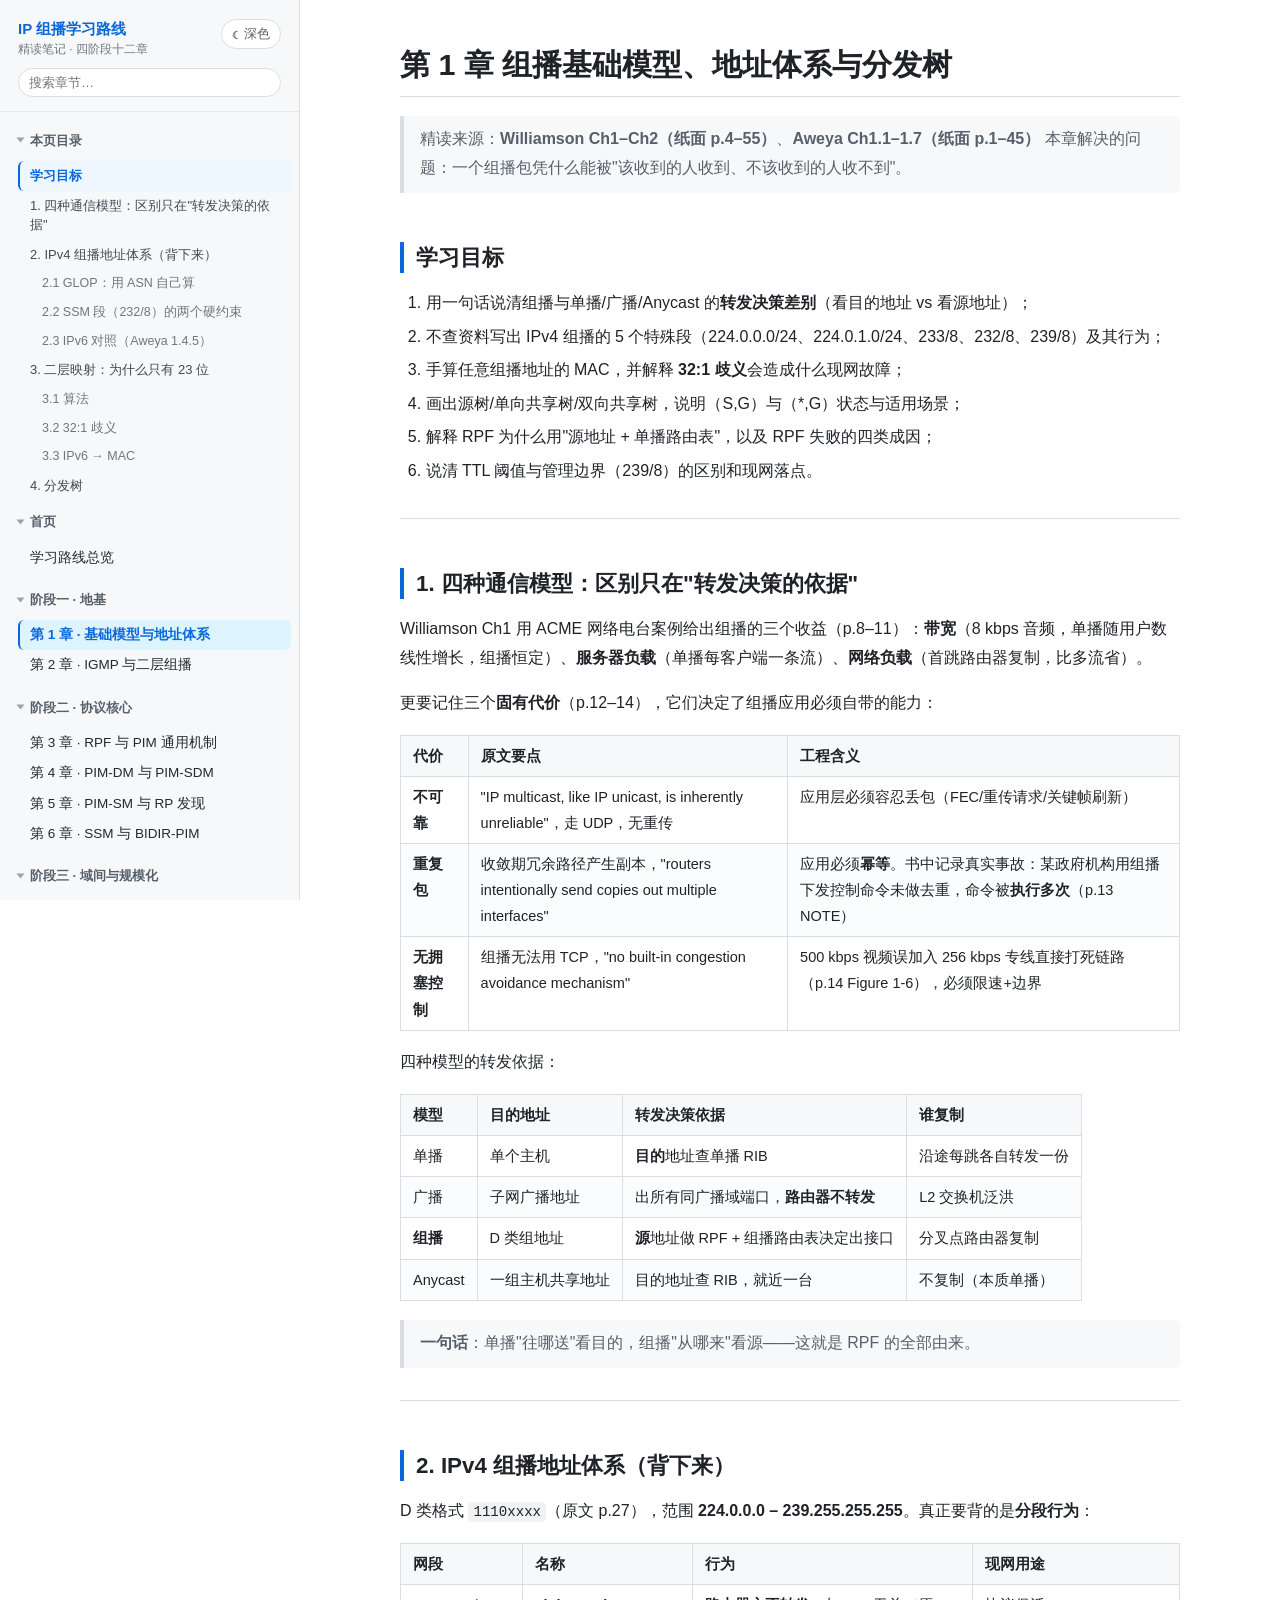
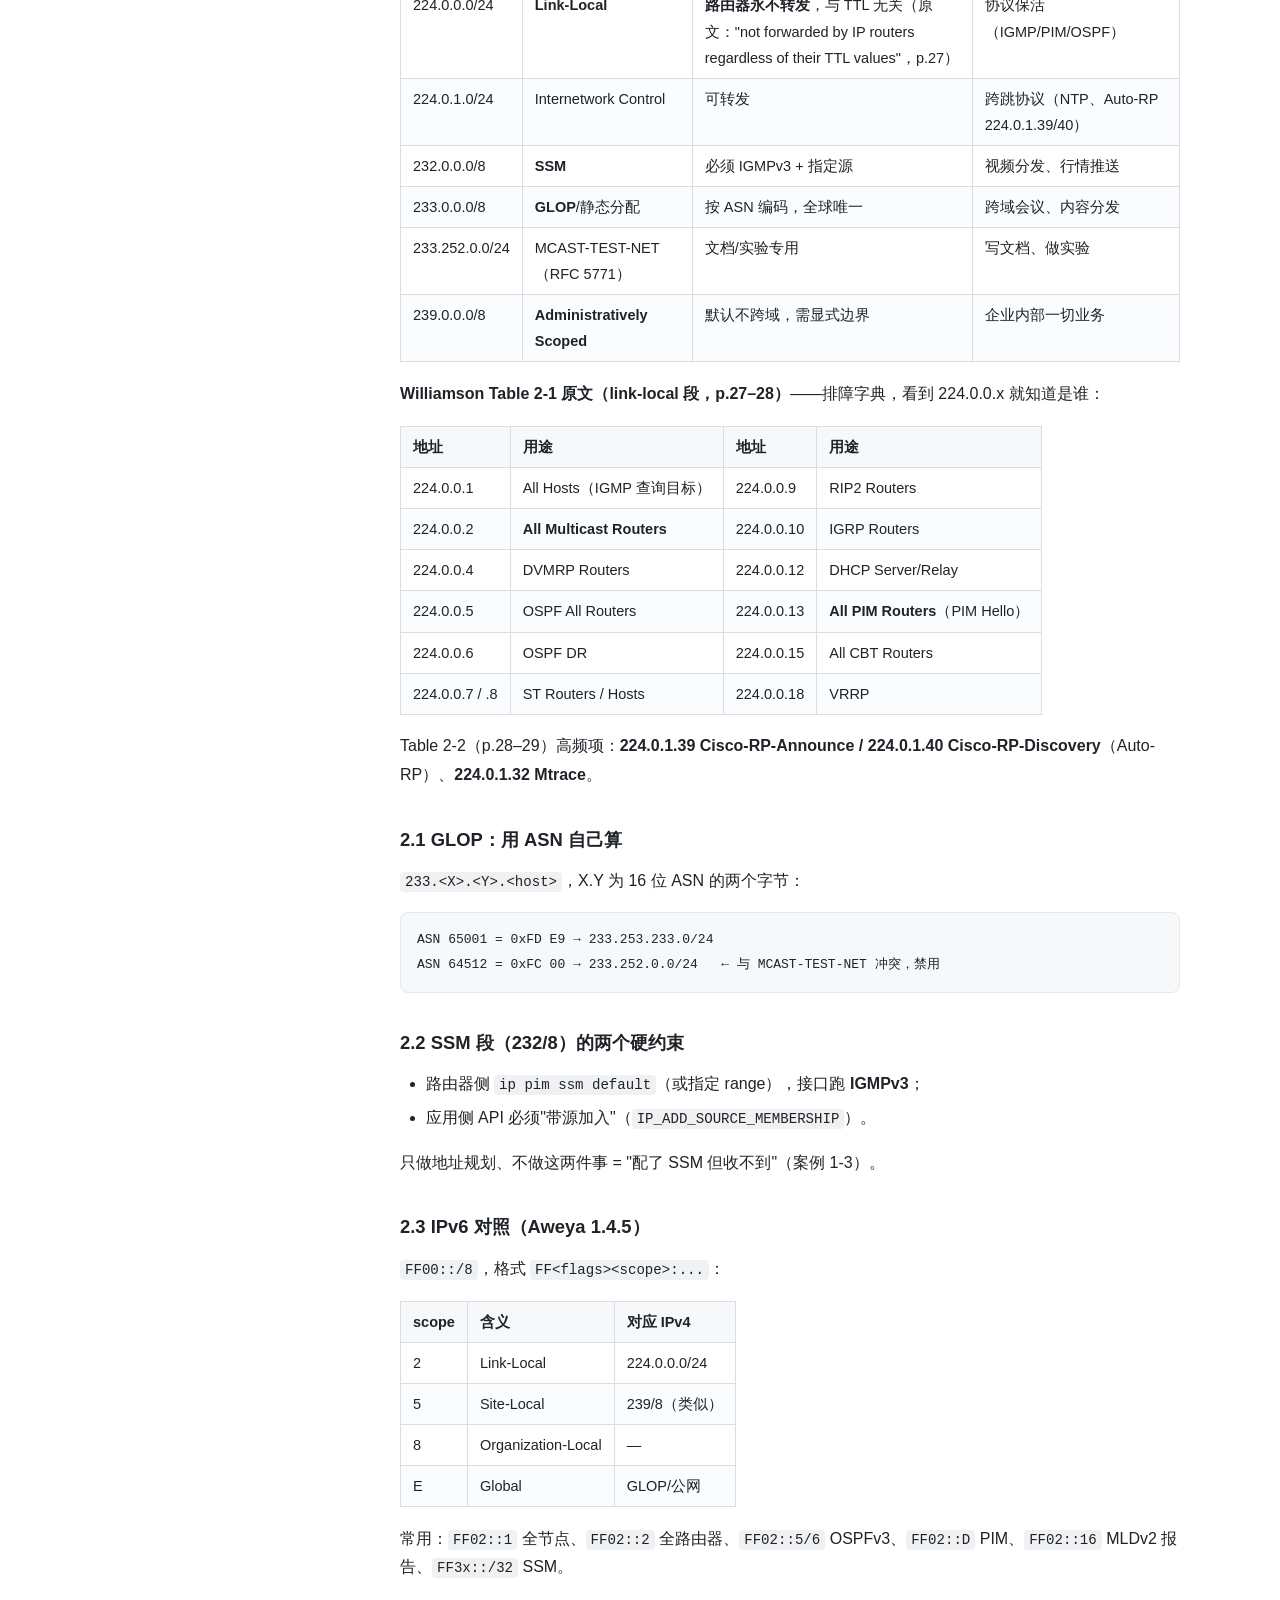
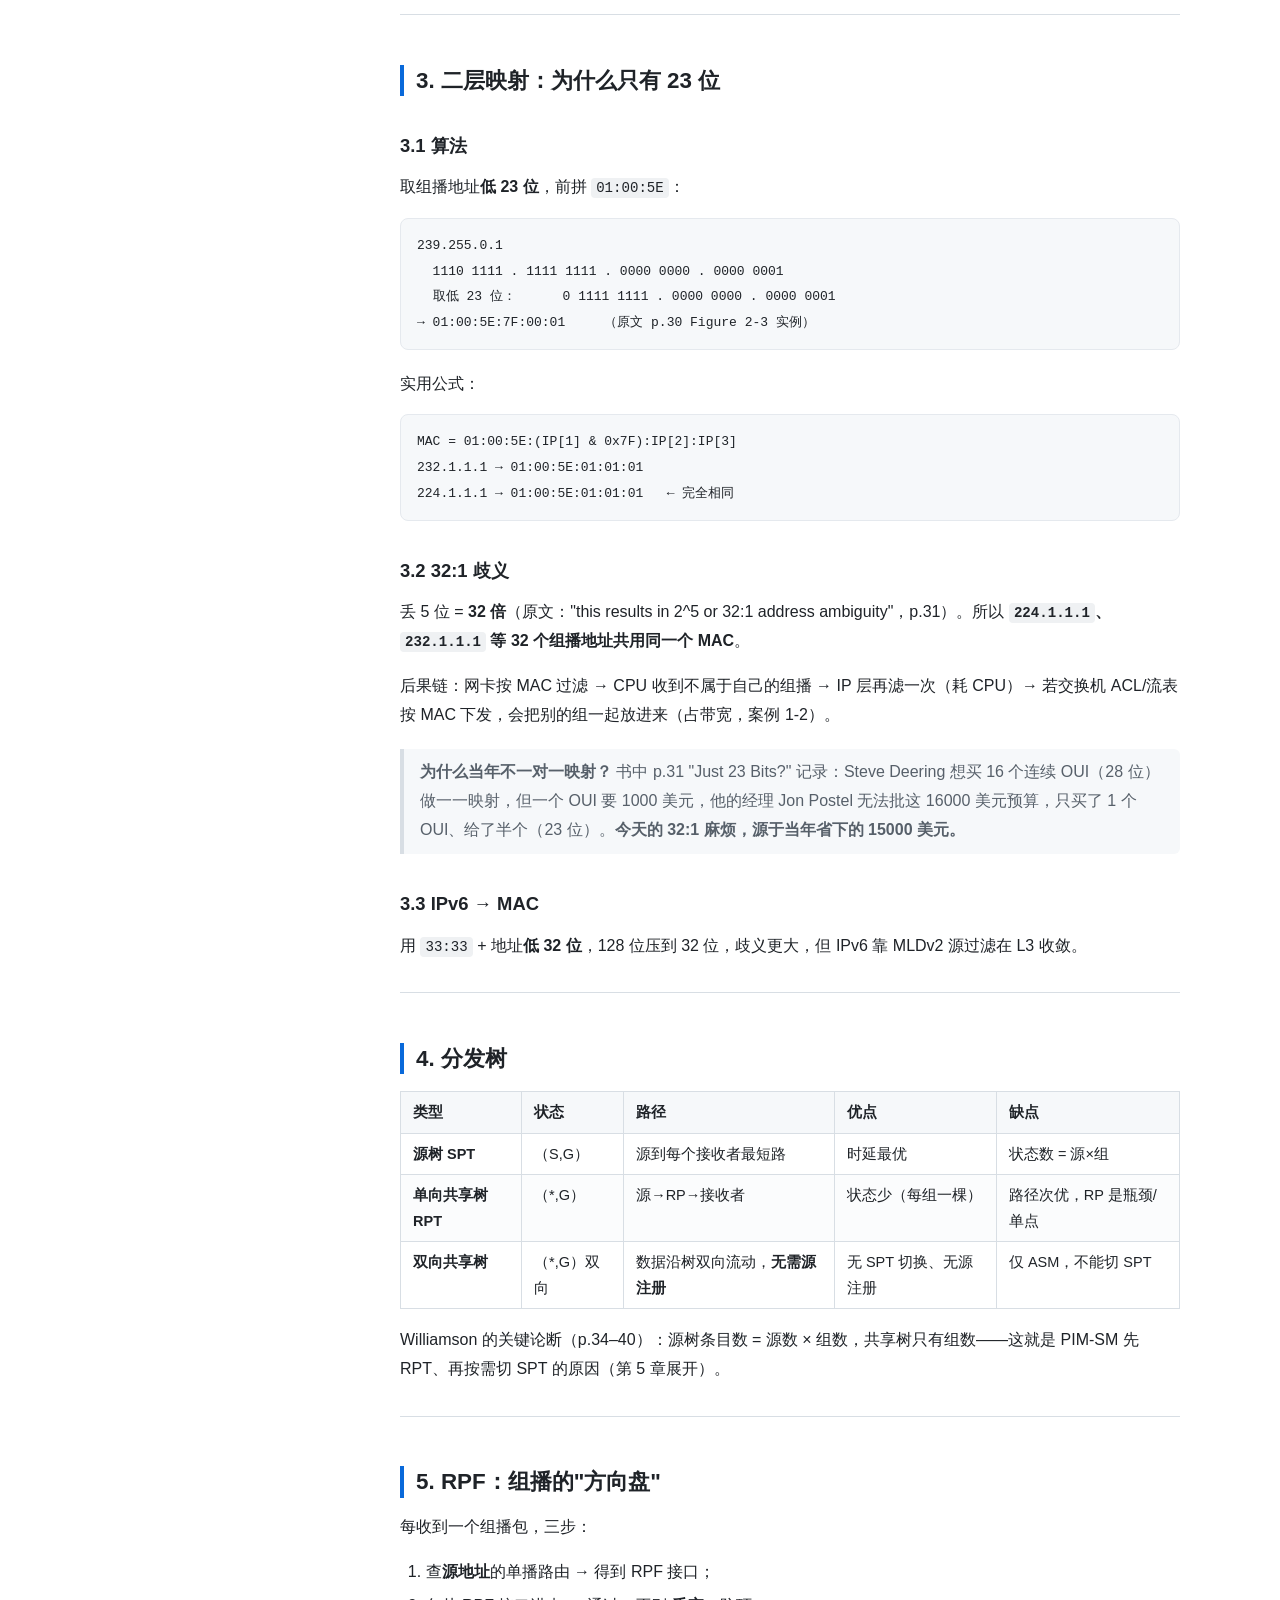
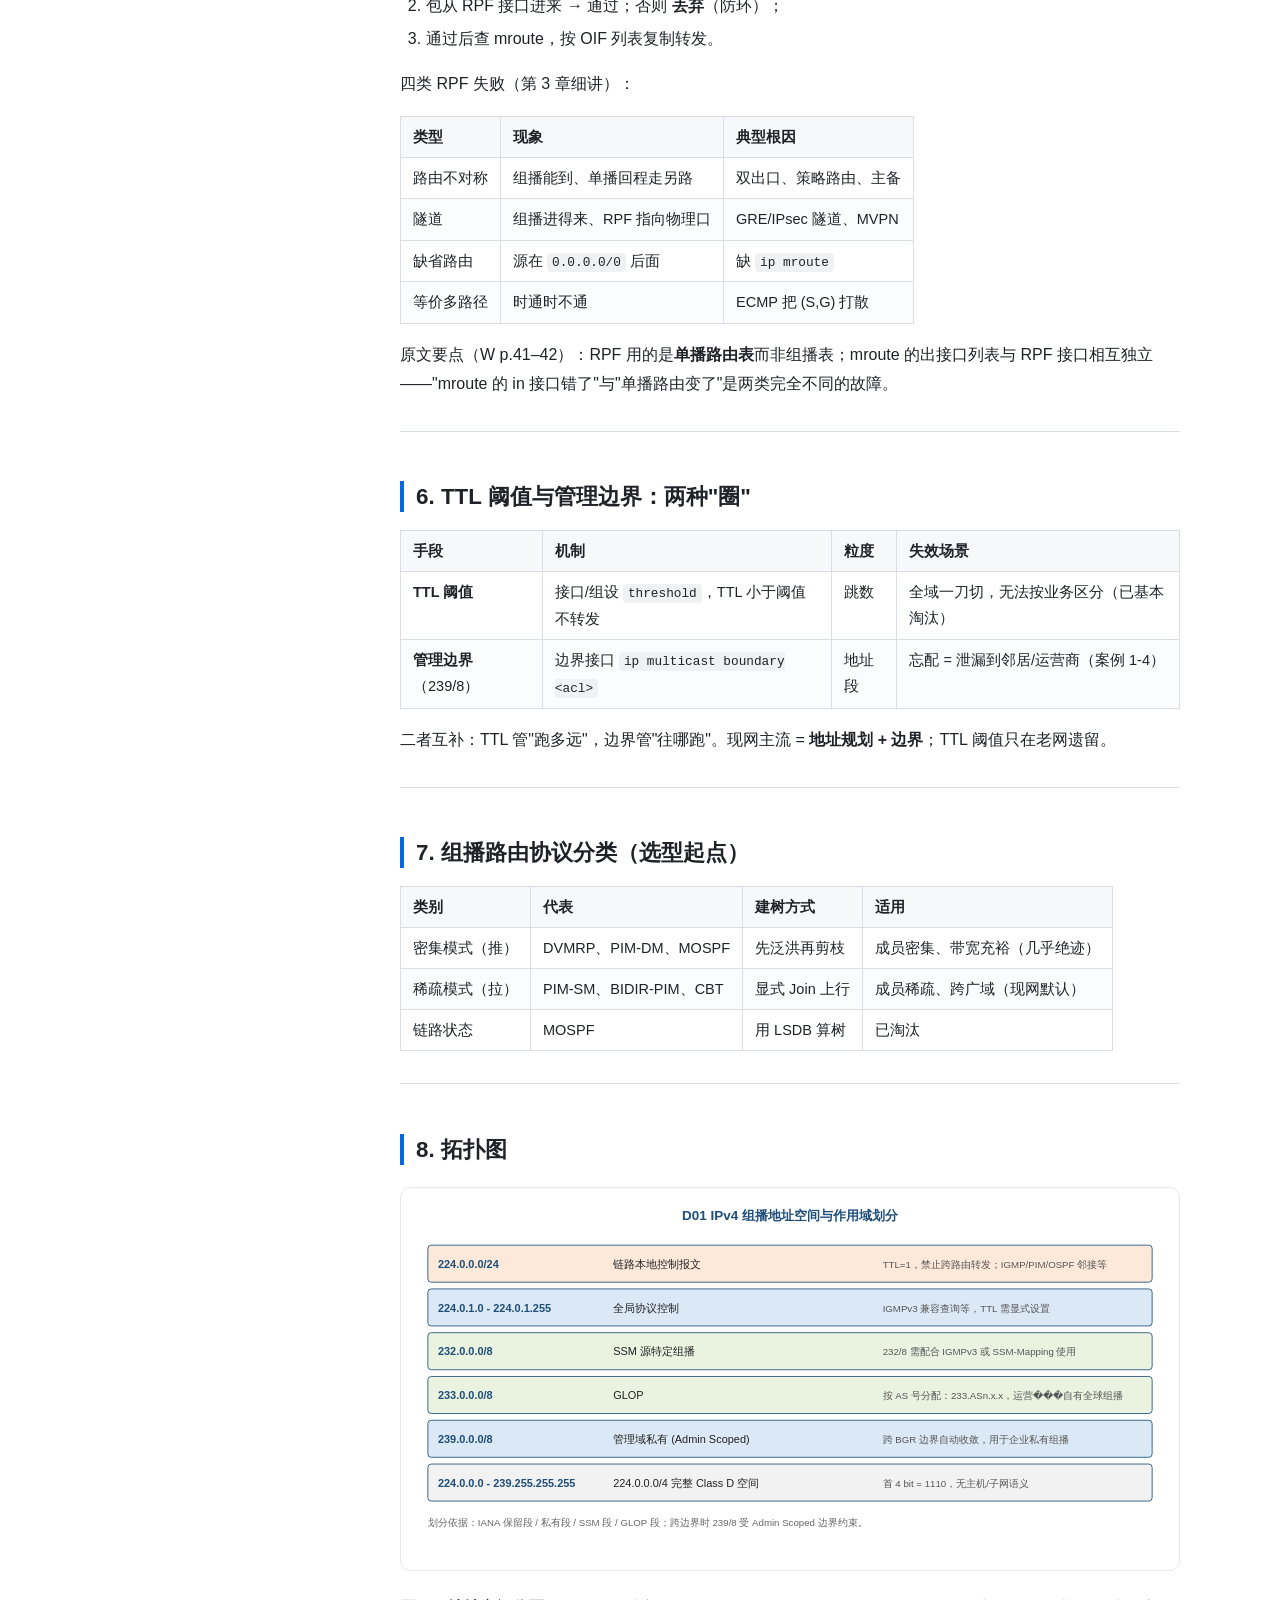
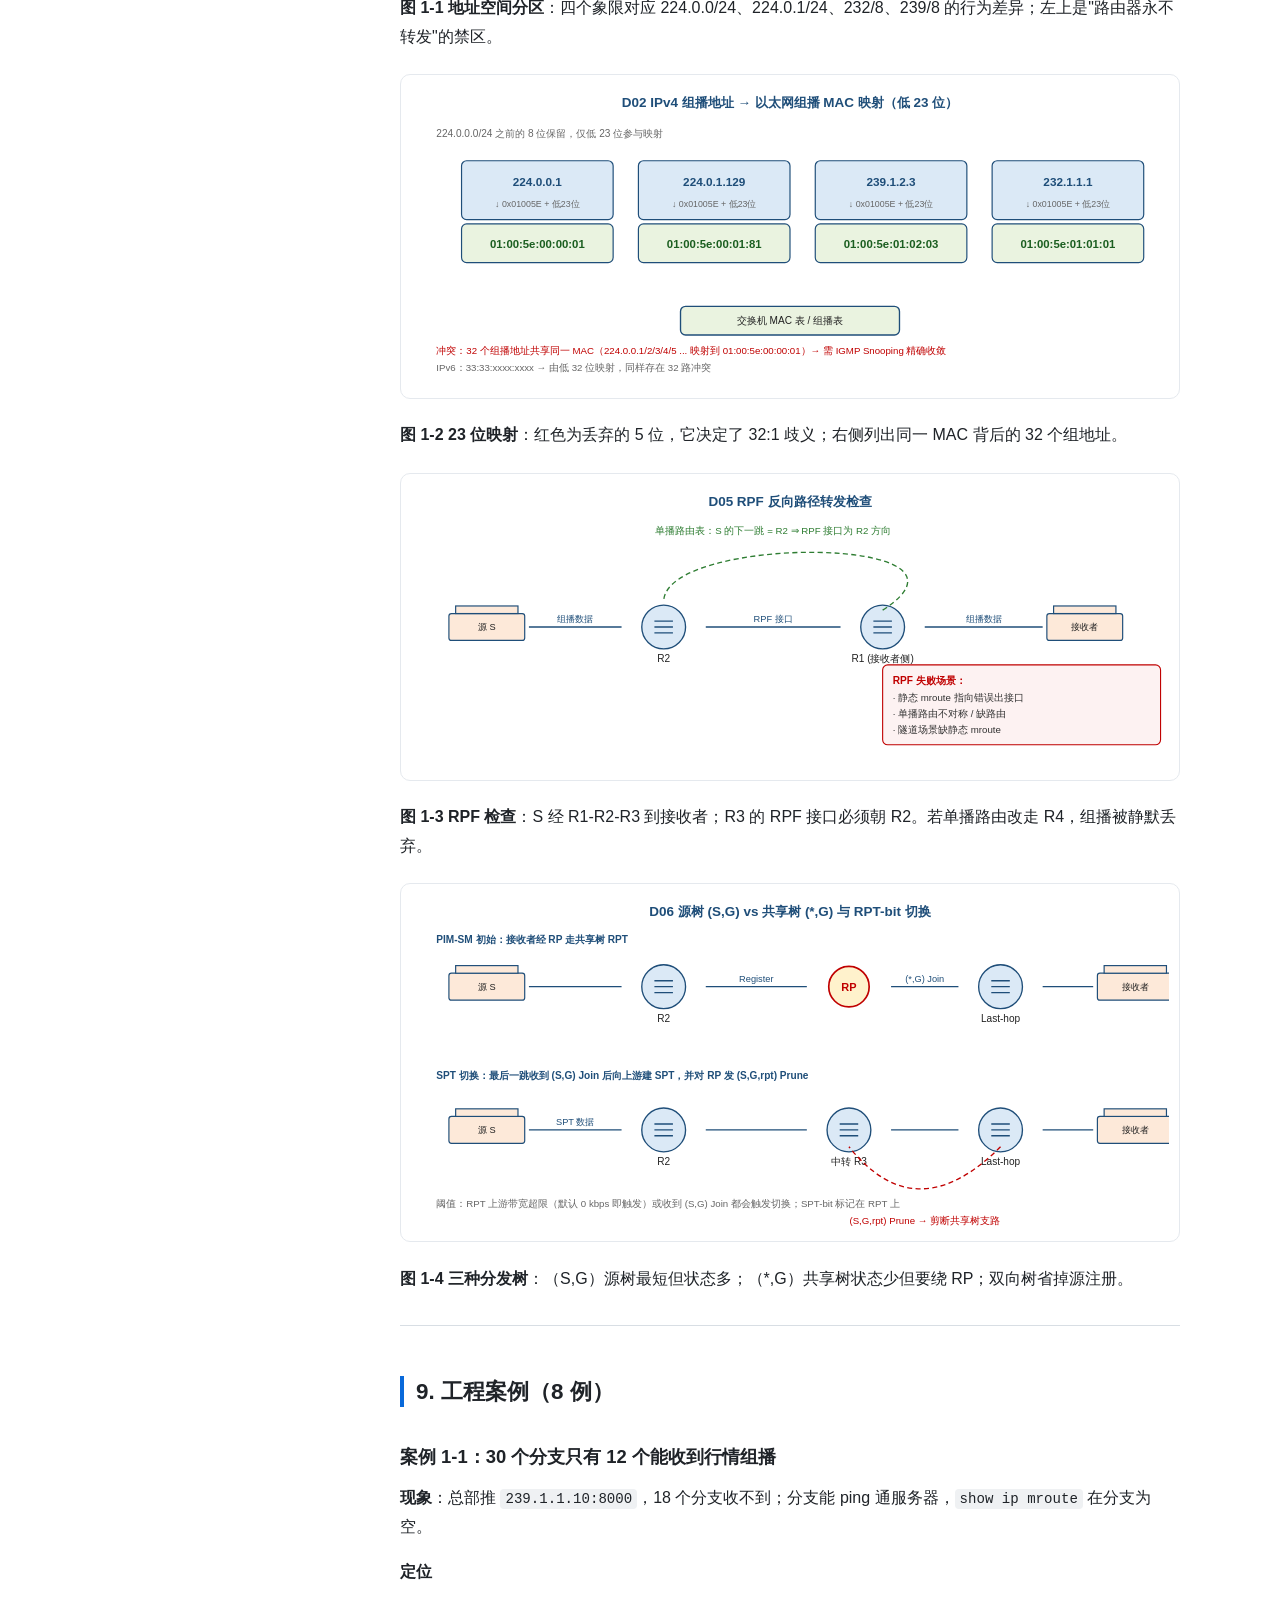
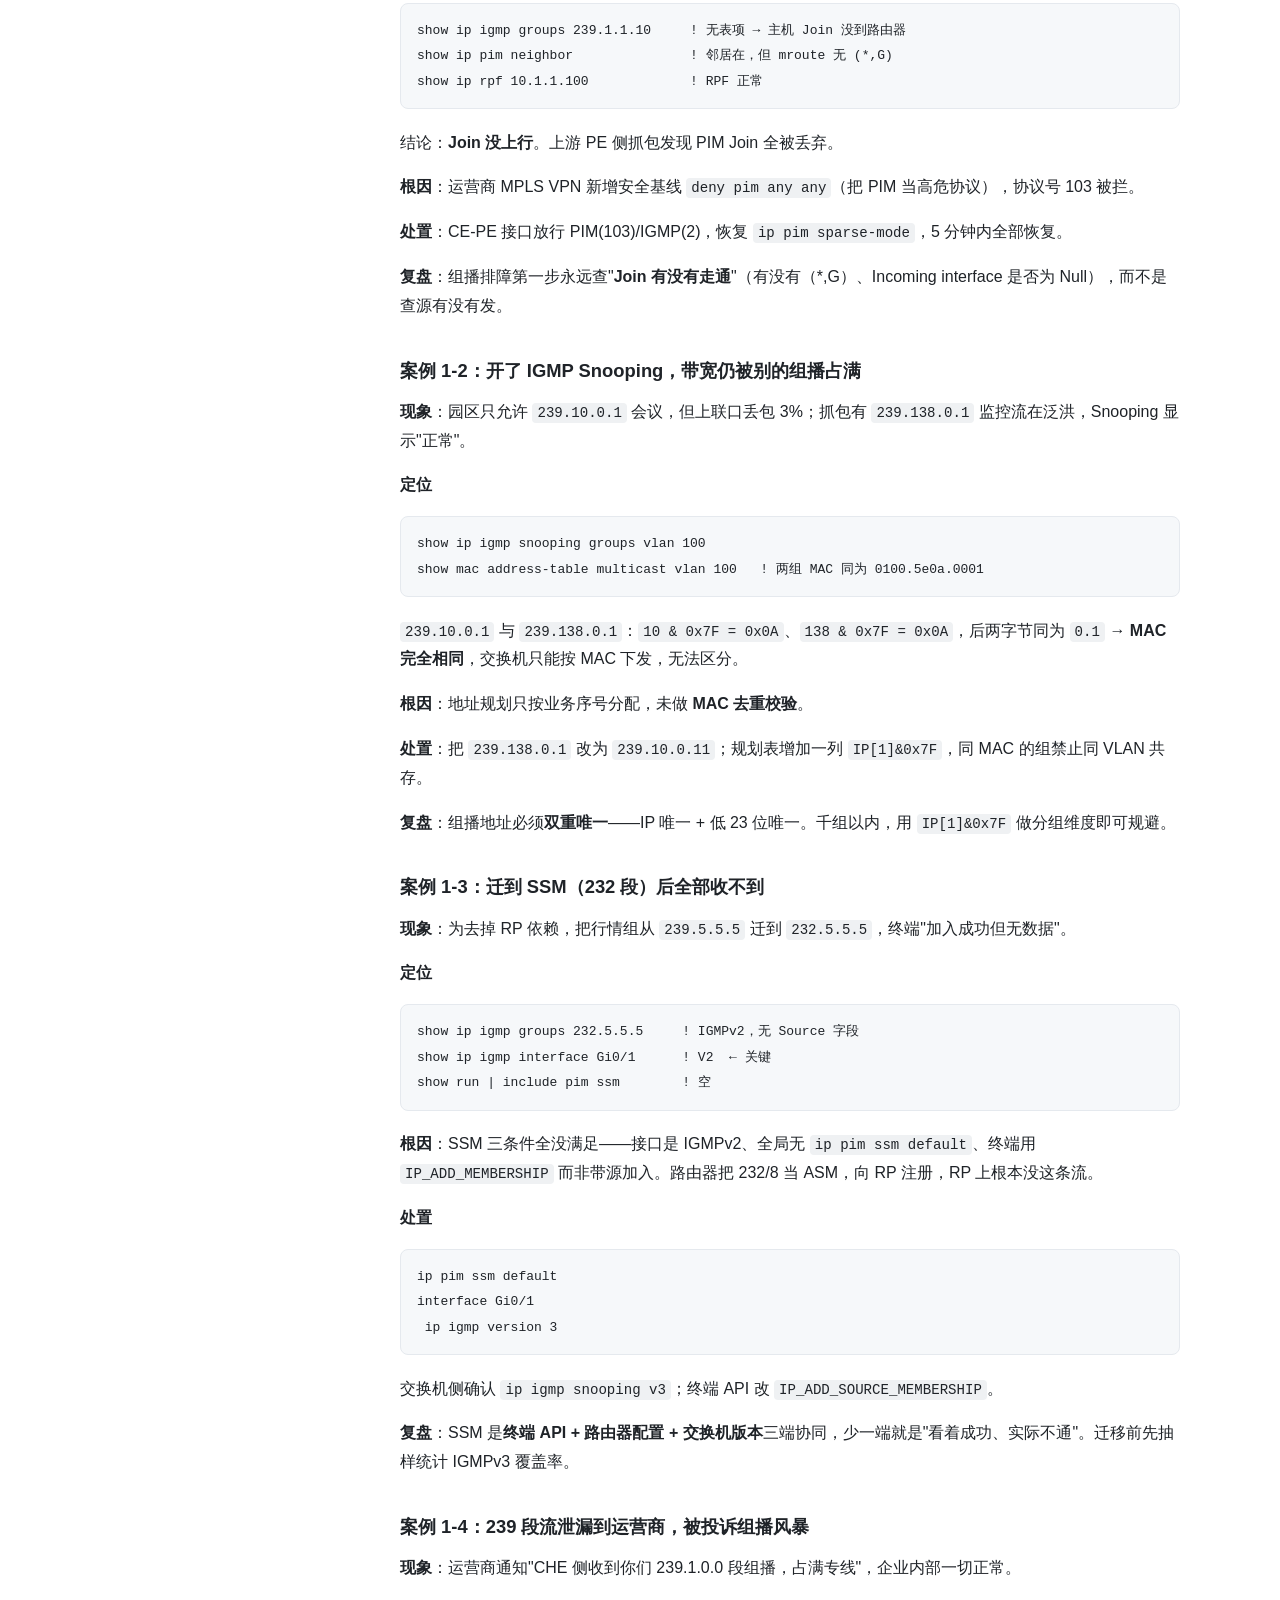
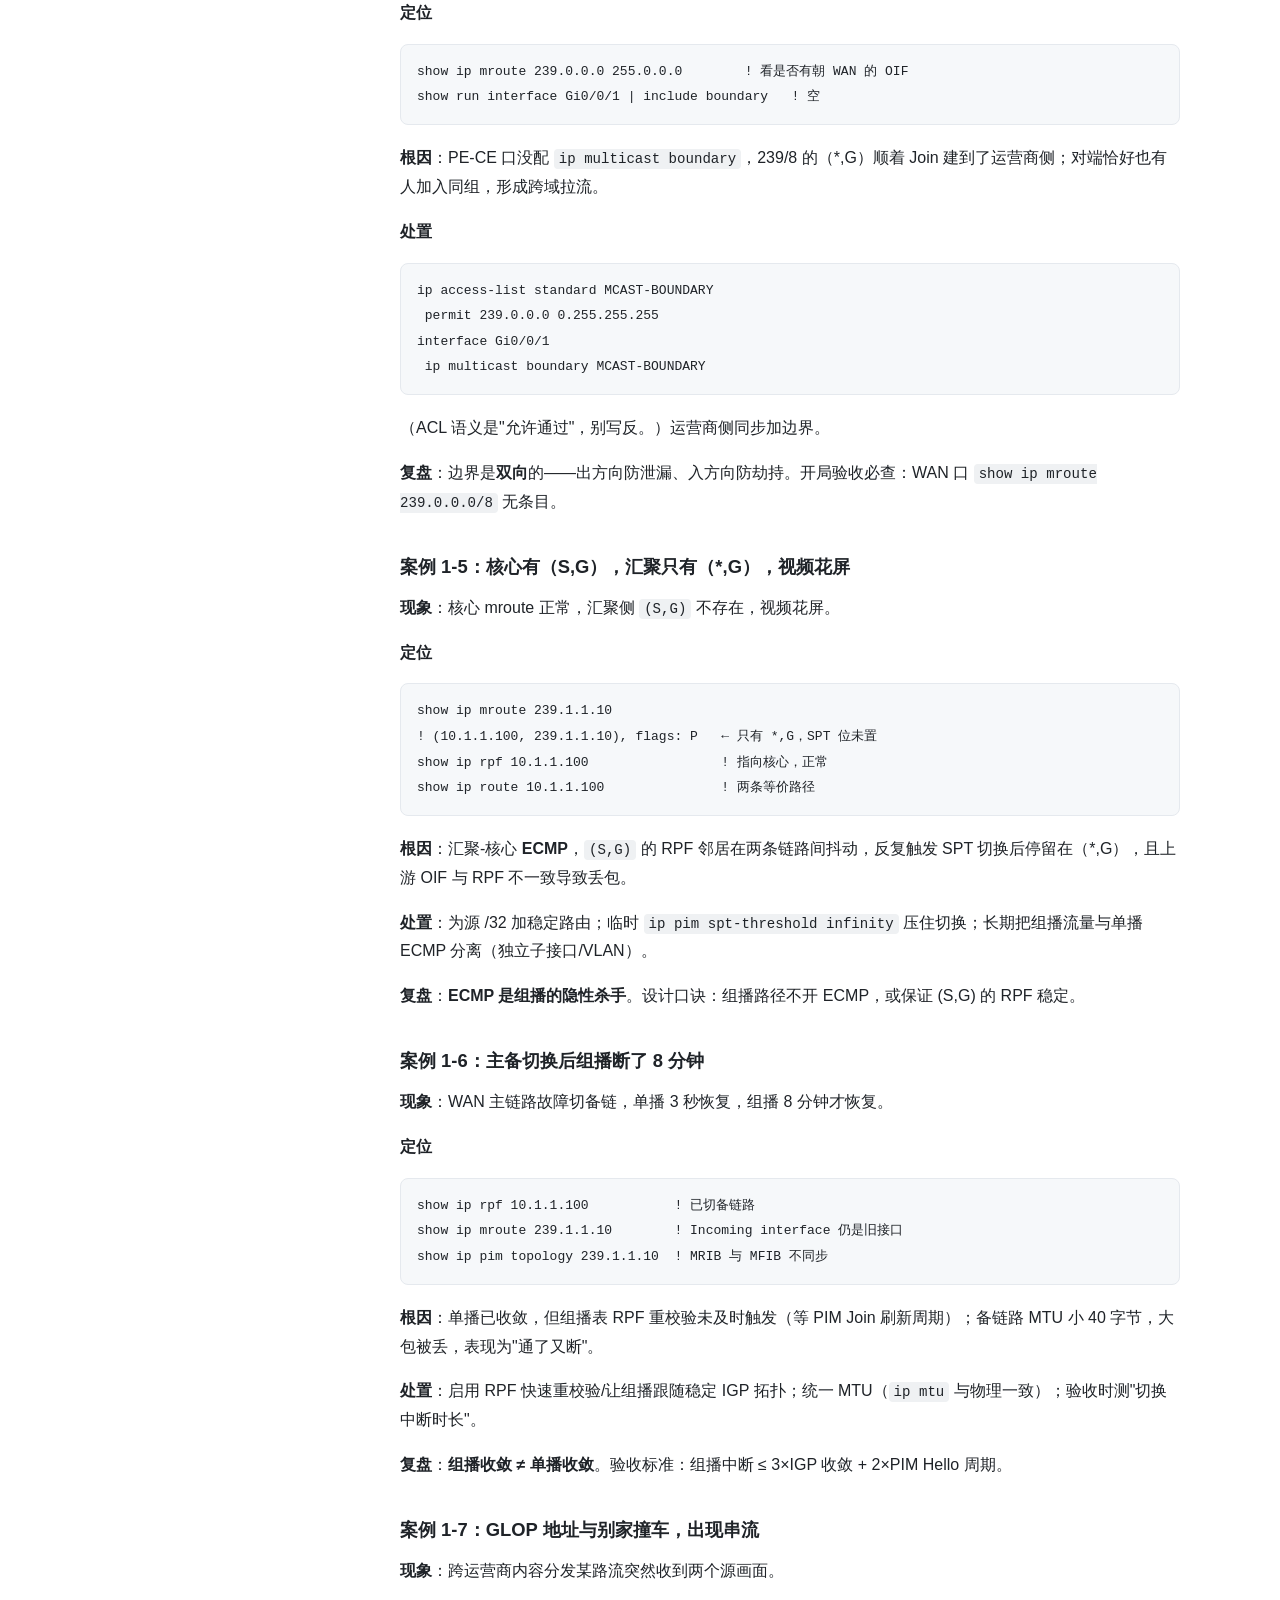
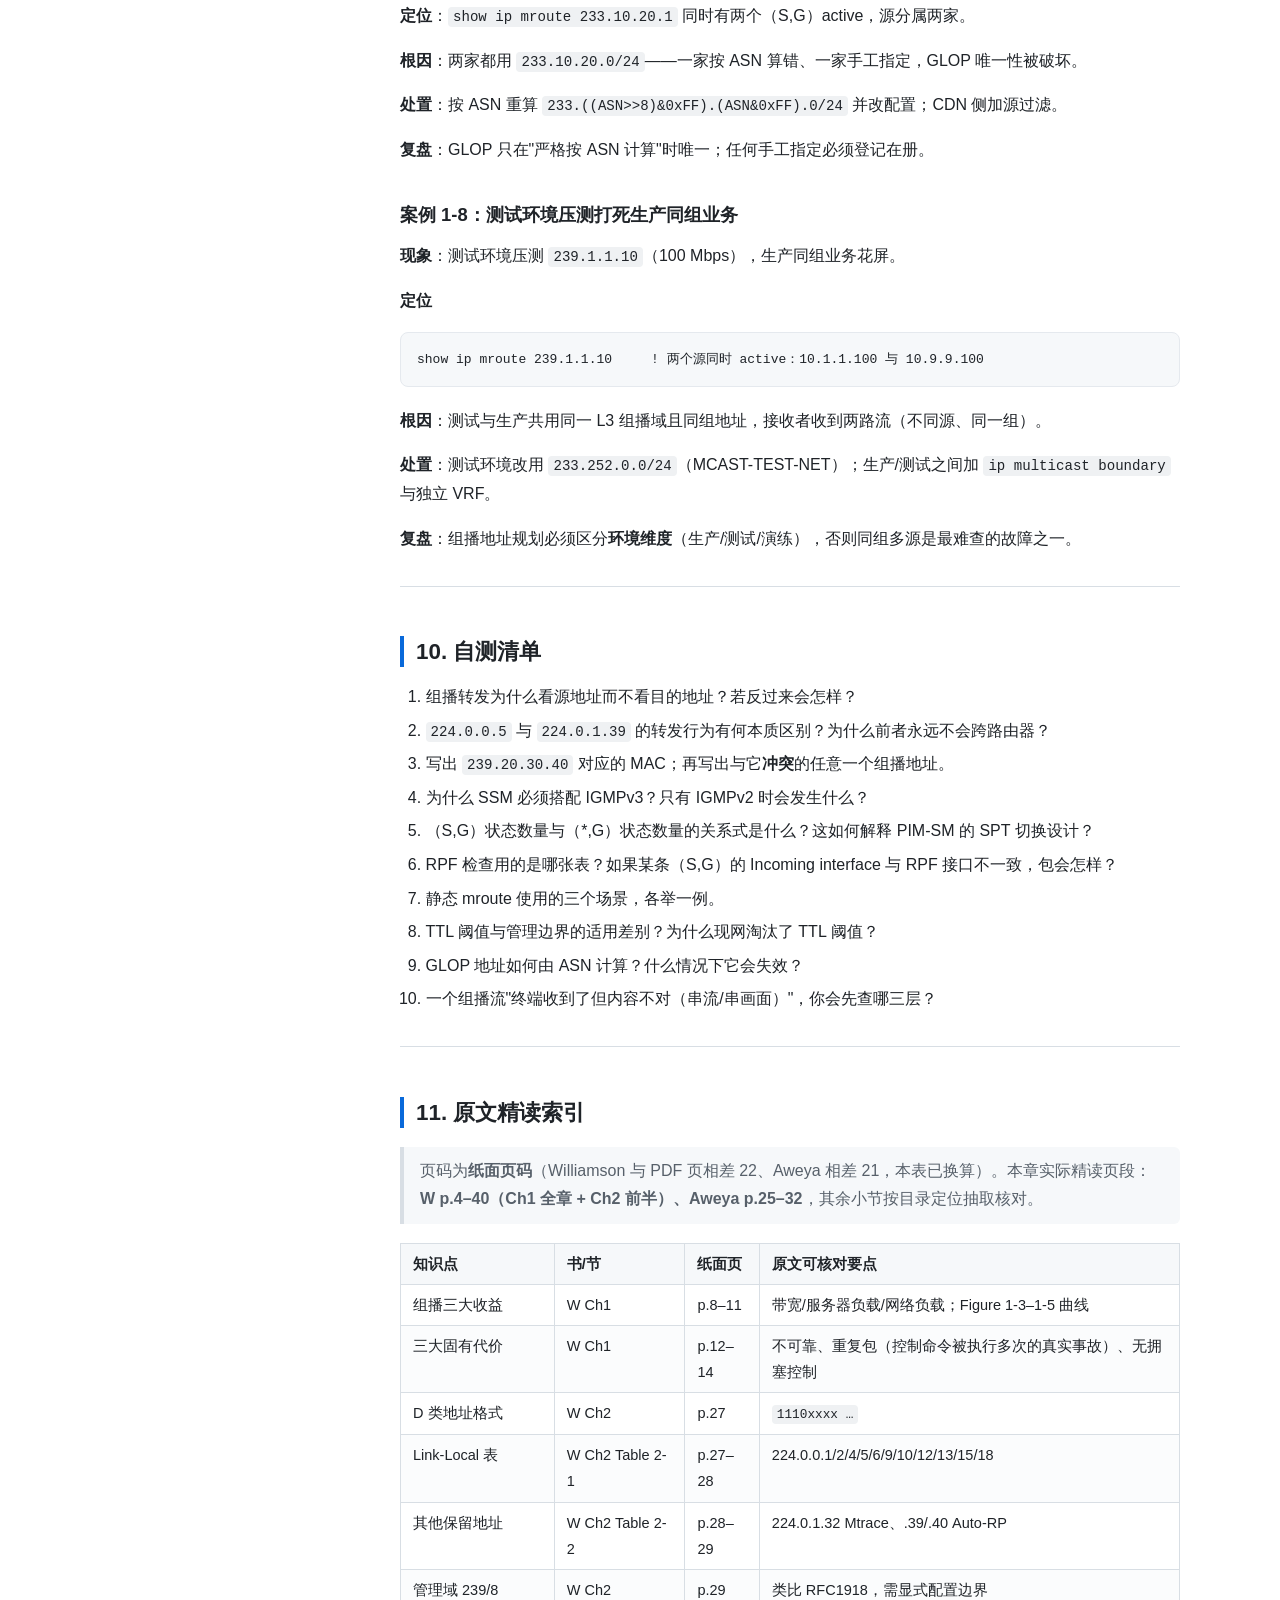
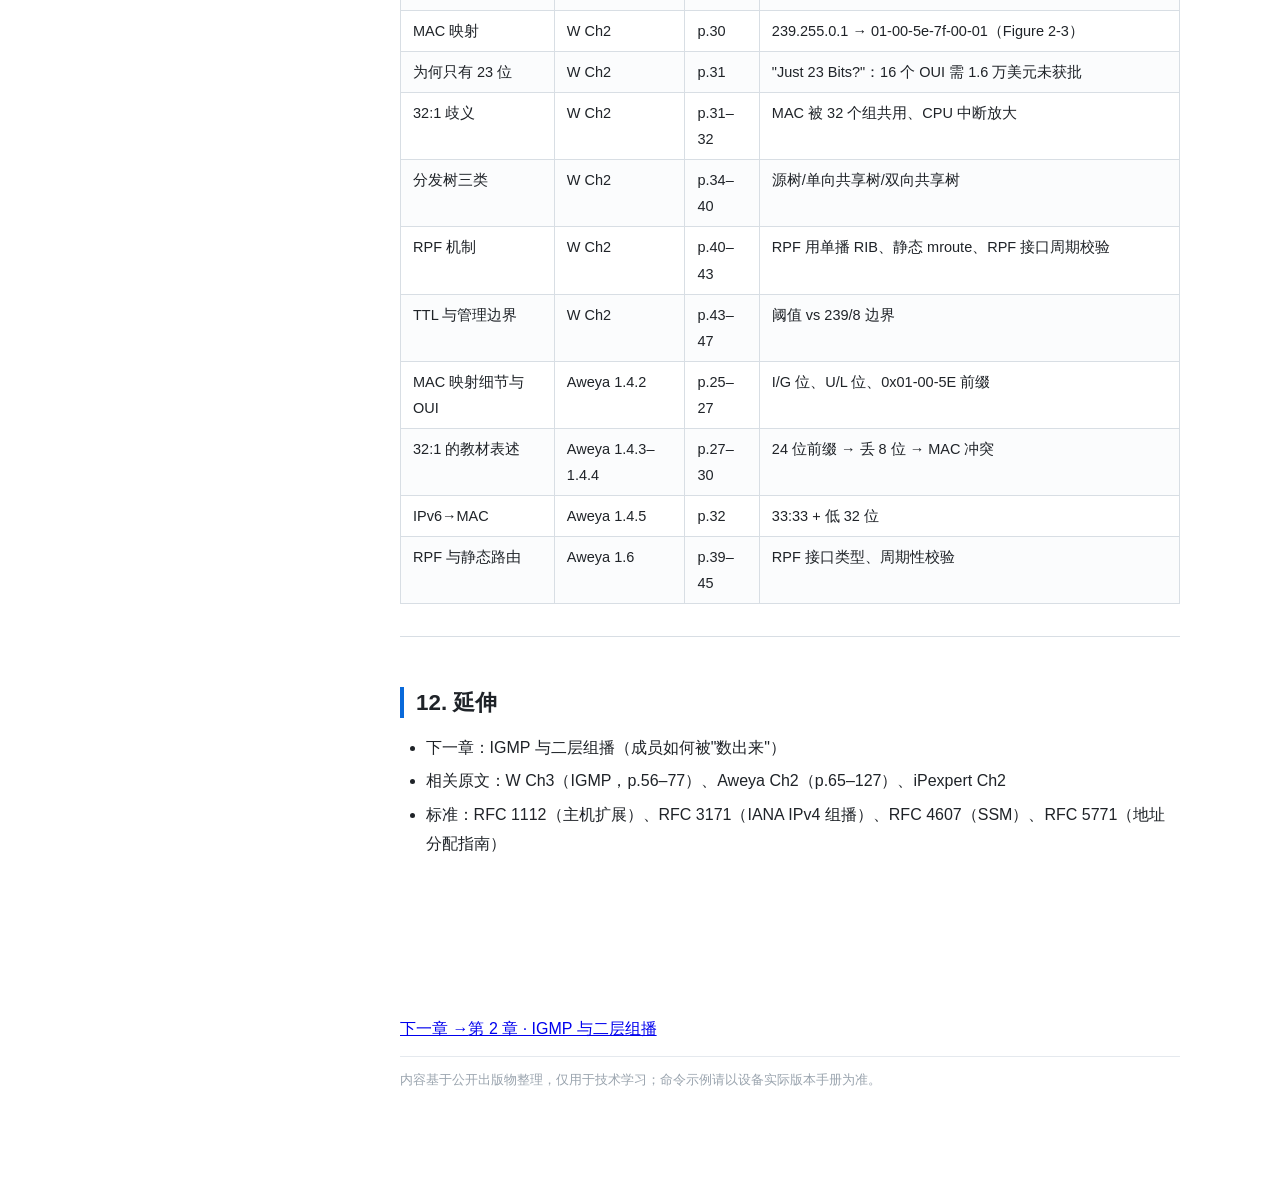
==== commit d4628aab: "ch01-ch02 按原文精读重写：补齐纸面页码索引、协议细节与 8+8 例工程案例" ====
--- a/chapters/ch01-basics.html
+++ b/chapters/ch01-basics.html
@@ -52,33 +52,33 @@
     <details class="group part" data-part="阶段一" open>
       <summary>阶段一 · 地基</summary>
       <ul>
-        <li><a href="chapters/ch01-basics.html" data-path="chapters/ch01-basics.html" active>第 1 章 · 基础模型与地址体系</a></li>
-        <li><a href="chapters/ch02-igmp-l2.html" data-path="chapters/ch02-igmp-l2.html">第 2 章 · IGMP 与二层组播</a></li>
+        <li><a href="../chapters/ch01-basics.html" data-path="chapters/ch01-basics.html" active>第 1 章 · 基础模型与地址体系</a></li>
+        <li><a href="../chapters/ch02-igmp-l2.html" data-path="chapters/ch02-igmp-l2.html">第 2 章 · IGMP 与二层组播</a></li>
       </ul>
     </details>
     <details class="group part" data-part="阶段二" open>
       <summary>阶段二 · 协议核心</summary>
       <ul>
-        <li><a href="chapters/ch03-rpf-pim-basics.html" data-path="chapters/ch03-rpf-pim-basics.html">第 3 章 · RPF 与 PIM 通用机制</a></li>
-        <li><a href="chapters/ch04-pim-dm.html" data-path="chapters/ch04-pim-dm.html">第 4 章 · PIM-DM 与 PIM-SDM</a></li>
-        <li><a href="chapters/ch05-pim-sm-rp.html" data-path="chapters/ch05-pim-sm-rp.html">第 5 章 · PIM-SM 与 RP 发现</a></li>
-        <li><a href="chapters/ch06-ssm-bidir.html" data-path="chapters/ch06-ssm-bidir.html">第 6 章 · SSM 与 BIDIR-PIM</a></li>
+        <li><a href="../chapters/ch03-rpf-pim-basics.html" data-path="chapters/ch03-rpf-pim-basics.html">第 3 章 · RPF 与 PIM 通用机制</a></li>
+        <li><a href="../chapters/ch04-pim-dm.html" data-path="chapters/ch04-pim-dm.html">第 4 章 · PIM-DM 与 PIM-SDM</a></li>
+        <li><a href="../chapters/ch05-pim-sm-rp.html" data-path="chapters/ch05-pim-sm-rp.html">第 5 章 · PIM-SM 与 RP 发现</a></li>
+        <li><a href="../chapters/ch06-ssm-bidir.html" data-path="chapters/ch06-ssm-bidir.html">第 6 章 · SSM 与 BIDIR-PIM</a></li>
       </ul>
     </details>
     <details class="group part" data-part="阶段三" open>
       <summary>阶段三 · 域间与规模化</summary>
       <ul>
-        <li><a href="chapters/ch07-msdp-mbgp.html" data-path="chapters/ch07-msdp-mbgp.html">第 7 章 · MSDP 与 MBGP 域间组播</a></li>
-        <li><a href="chapters/ch08-mvpn-scale.html" data-path="chapters/ch08-mvpn-scale.html">第 8 章 · MVPN / MLDP / 组播 TE</a></li>
+        <li><a href="../chapters/ch07-msdp-mbgp.html" data-path="chapters/ch07-msdp-mbgp.html">第 7 章 · MSDP 与 MBGP 域间组播</a></li>
+        <li><a href="../chapters/ch08-mvpn-scale.html" data-path="chapters/ch08-mvpn-scale.html">第 8 章 · MVPN / MLDP / 组播 TE</a></li>
       </ul>
     </details>
     <details class="group part" data-part="阶段四" open>
       <summary>阶段四 · 场景实战</summary>
       <ul>
-        <li><a href="chapters/ch09-datacenter-cloud.html" data-path="chapters/ch09-datacenter-cloud.html">第 9 章 · 数据中心与云中的组播</a></li>
-        <li><a href="chapters/ch10-ipv6-multicast.html" data-path="chapters/ch10-ipv6-multicast.html">第 10 章 · IPv6 组播</a></li>
-        <li><a href="chapters/ch11-security.html" data-path="chapters/ch11-security.html">第 11 章 · 组播安全与过滤</a></li>
-        <li><a href="chapters/ch12-troubleshooting.html" data-path="chapters/ch12-troubleshooting.html">第 12 章 · 排障方法论</a></li>
+        <li><a href="../chapters/ch09-datacenter-cloud.html" data-path="chapters/ch09-datacenter-cloud.html">第 9 章 · 数据中心与云中的组播</a></li>
+        <li><a href="../chapters/ch10-ipv6-multicast.html" data-path="chapters/ch10-ipv6-multicast.html">第 10 章 · IPv6 组播</a></li>
+        <li><a href="../chapters/ch11-security.html" data-path="chapters/ch11-security.html">第 11 章 · 组播安全与过滤</a></li>
+        <li><a href="../chapters/ch12-troubleshooting.html" data-path="chapters/ch12-troubleshooting.html">第 12 章 · 排障方法论</a></li>
       </ul>
     </details>
   </nav>
@@ -88,428 +88,638 @@
 
 <main class="main">
   <article class="content">
-<h1 id="ch01">ch01 组播基础模型、地址体系与分发树模型</h1>
+<h1 id="1">第 1 章 组播基础模型、地址体系与分发树</h1>
 <blockquote>
-<p><strong>来源</strong>：Williamson Ch1–2（原理与收益）、Aweya Ch1.1–1.9（模型/地址/树/RPF 权威定义）、Aweya Ch1.8（管理域边界）
-<strong>配图</strong>：<a href="../diagrams/d01-address-scope.svg">D01 地址空间</a>｜<a href="../diagrams/d02-mac-mapping.svg">D02 MAC 映射</a>｜<a href="../diagrams/d05-rpf.svg">D05 RPF</a>｜<a href="../diagrams/d06-trees.svg">D06 分发树</a></p>
+<p>精读来源：<strong>Williamson Ch1–Ch2（纸面 p.4–55）</strong>、<strong>Aweya Ch1.1–1.7（纸面 p.1–45）</strong>
+本章解决的问题：一个组播包凭什么能被"该收到的人收到、不该收到的人收不到"。</p>
 </blockquote>
-<hr />
 <h2 id="_1">学习目标</h2>
-<p>读完本章你应能：</p>
 <ol>
-<li>说清单播/广播/组播/任播四种通信模型的差异与选型依据；</li>
-<li>准确背诵 IPv4 组播地址的 6 个功能分区及其边界行为；</li>
-<li>解释"为什么 32 个组播 IP 会映射到同一个 MAC"以及它对二层设计的含义；</li>
-<li>画出 ASM / SSM / BIDIR-PIM 三种投递模型的差异；</li>
-<li>区分源树 (S,G) 与共享树 (*,G)，说明 RPT-bit 的作用；</li>
-<li>判断一条组播流是"跨域可控"还是"需要额外边界机制"。</li>
+<li>用一句话说清组播与单播/广播/Anycast 的<strong>转发决策差别</strong>（看目的地址 vs 看源地址）；</li>
+<li>不查资料写出 IPv4 组播的 5 个特殊段（224.0.0.0/24、224.0.1.0/24、233/8、232/8、239/8）及其行为；</li>
+<li>手算任意组播地址的 MAC，并解释 <strong>32:1 歧义</strong>会造成什么现网故障；</li>
+<li>画出源树/单向共享树/双向共享树，说明（S,G）与（*,G）状态与适用场景；</li>
+<li>解释 RPF 为什么用"源地址 + 单播路由表"，以及 RPF 失败的四类成因；</li>
+<li>说清 TTL 阈值与管理边界（239/8）的区别和现网落点。</li>
 </ol>
 <hr />
-<h2 id="1">1. 四种通信模型</h2>
+<h2 id="1_1">1. 四种通信模型：区别只在"转发决策的依据"</h2>
+<p>Williamson Ch1 用 ACME 网络电台案例给出组播的三个收益（p.8–11）：<strong>带宽</strong>（8 kbps 音频，单播随用户数线性增长，组播恒定）、<strong>服务器负载</strong>（单播每客户端一条流）、<strong>网络负载</strong>（首跳路由器复制，比多流省）。</p>
+<p>更要记住三个<strong>固有代价</strong>（p.12–14），它们决定了组播应用必须自带的能力：</p>
+<table>
+<thead>
+<tr>
+<th>代价</th>
+<th>原文要点</th>
+<th>工程含义</th>
+</tr>
+</thead>
+<tbody>
+<tr>
+<td><strong>不可靠</strong></td>
+<td>"IP multicast, like IP unicast, is inherently unreliable"，走 UDP，无重传</td>
+<td>应用层必须容忍丢包（FEC/重传请求/关键帧刷新）</td>
+</tr>
+<tr>
+<td><strong>重复包</strong></td>
+<td>收敛期冗余路径产生副本，"routers intentionally send copies out multiple interfaces"</td>
+<td>应用必须<strong>幂等</strong>。书中记录真实事故：某政府机构用组播下发控制命令未做去重，命令被<strong>执行多次</strong>（p.13 NOTE）</td>
+</tr>
+<tr>
+<td><strong>无拥塞控制</strong></td>
+<td>组播无法用 TCP，"no built-in congestion avoidance mechanism"</td>
+<td>500 kbps 视频误加入 256 kbps 专线直接打死链路（p.14 Figure 1-6），必须限速+边界</td>
+</tr>
+</tbody>
+</table>
+<p>四种模型的转发依据：</p>
 <table>
 <thead>
 <tr>
 <th>模型</th>
 <th>目的地址</th>
-<th>接收者数量</th>
-<th>典型场景</th>
-</tr>
-</thead>
-<tbody>
-<tr>
-<td>单播 Unicast</td>
-<td>单一主机地址</td>
-<td>1</td>
-<td>常规业务</td>
-</tr>
-<tr>
-<td>广播 Broadcast</td>
-<td>广播地址</td>
-<td>同子网全部</td>
-<td>DHCP Discover、ARP</td>
-</tr>
-<tr>
-<td><strong>组播 Multicast</strong></td>
-<td><strong>组地址 (Class D / FF00::/8)</strong></td>
-<td><strong>任意多（跨网）</strong></td>
-<td>行情推送、视频分发、遥测、PTP</td>
-</tr>
-<tr>
-<td>任播 Anycast</td>
-<td>某服务地址在多站点重复宣告</td>
-<td>1（就近）</td>
-<td>DNS 服务器集群、CDN 入口</td>
-</tr>
-</tbody>
-</table>
-<p>组播的经济性来自"<strong>一份数据、树上复制</strong>"：源发 1 份，路径上每个分支点才复制。若用单播给 N 个接收者，源侧需要 N 份流量、占用 N 倍上行带宽、N 倍服务器资源。</p>
-<p>组播的代价（Williamson Ch1 "The Cons of IP Multicast"）：</p>
+<th>转发决策依据</th>
+<th>谁复制</th>
+</tr>
+</thead>
+<tbody>
+<tr>
+<td>单播</td>
+<td>单个主机</td>
+<td><strong>目的</strong>地址查单播 RIB</td>
+<td>沿途每跳各自转发一份</td>
+</tr>
+<tr>
+<td>广播</td>
+<td>子网广播地址</td>
+<td>出所有同广播域端口，<strong>路由器不转发</strong></td>
+<td>L2 交换机泛洪</td>
+</tr>
+<tr>
+<td><strong>组播</strong></td>
+<td>D 类组地址</td>
+<td><strong>源</strong>地址做 RPF + 组播路由表决定出接口</td>
+<td>分叉点路由器复制</td>
+</tr>
+<tr>
+<td>Anycast</td>
+<td>一组主机共享地址</td>
+<td>目的地址查 RIB，就近一台</td>
+<td>不复制（本质单播）</td>
+</tr>
+</tbody>
+</table>
+<blockquote>
+<p><strong>一句话</strong>：单播"往哪送"看目的，组播"从哪来"看源——这就是 RPF 的全部由来。</p>
+</blockquote>
+<hr />
+<h2 id="2-ipv4">2. IPv4 组播地址体系（背下来）</h2>
+<p>D 类格式 <code>1110xxxx</code>（原文 p.27），范围 <strong>224.0.0.0 – 239.255.255.255</strong>。真正要背的是<strong>分段行为</strong>：</p>
+<table>
+<thead>
+<tr>
+<th>网段</th>
+<th>名称</th>
+<th>行为</th>
+<th>现网用途</th>
+</tr>
+</thead>
+<tbody>
+<tr>
+<td>224.0.0.0/24</td>
+<td><strong>Link-Local</strong></td>
+<td><strong>路由器永不转发</strong>，与 TTL 无关（原文："not forwarded by IP routers regardless of their TTL values"，p.27）</td>
+<td>协议保活（IGMP/PIM/OSPF）</td>
+</tr>
+<tr>
+<td>224.0.1.0/24</td>
+<td>Internetwork Control</td>
+<td>可转发</td>
+<td>跨跳协议（NTP、Auto-RP 224.0.1.39/40）</td>
+</tr>
+<tr>
+<td>232.0.0.0/8</td>
+<td><strong>SSM</strong></td>
+<td>必须 IGMPv3 + 指定源</td>
+<td>视频分发、行情推送</td>
+</tr>
+<tr>
+<td>233.0.0.0/8</td>
+<td><strong>GLOP</strong>/静态分配</td>
+<td>按 ASN 编码，全球唯一</td>
+<td>跨域会议、内容分发</td>
+</tr>
+<tr>
+<td>233.252.0.0/24</td>
+<td>MCAST-TEST-NET（RFC 5771）</td>
+<td>文档/实验专用</td>
+<td>写文档、做实验</td>
+</tr>
+<tr>
+<td>239.0.0.0/8</td>
+<td><strong>Administratively Scoped</strong></td>
+<td>默认不跨域，需显式边界</td>
+<td>企业内部一切业务</td>
+</tr>
+</tbody>
+</table>
+<p><strong>Williamson Table 2-1 原文（link-local 段，p.27–28）</strong>——排障字典，看到 224.0.0.x 就知道是谁：</p>
+<table>
+<thead>
+<tr>
+<th>地址</th>
+<th>用途</th>
+<th>地址</th>
+<th>用途</th>
+</tr>
+</thead>
+<tbody>
+<tr>
+<td>224.0.0.1</td>
+<td>All Hosts（IGMP 查询目标）</td>
+<td>224.0.0.9</td>
+<td>RIP2 Routers</td>
+</tr>
+<tr>
+<td>224.0.0.2</td>
+<td><strong>All Multicast Routers</strong></td>
+<td>224.0.0.10</td>
+<td>IGRP Routers</td>
+</tr>
+<tr>
+<td>224.0.0.4</td>
+<td>DVMRP Routers</td>
+<td>224.0.0.12</td>
+<td>DHCP Server/Relay</td>
+</tr>
+<tr>
+<td>224.0.0.5</td>
+<td>OSPF All Routers</td>
+<td>224.0.0.13</td>
+<td><strong>All PIM Routers</strong>（PIM Hello）</td>
+</tr>
+<tr>
+<td>224.0.0.6</td>
+<td>OSPF DR</td>
+<td>224.0.0.15</td>
+<td>All CBT Routers</td>
+</tr>
+<tr>
+<td>224.0.0.7 / .8</td>
+<td>ST Routers / Hosts</td>
+<td>224.0.0.18</td>
+<td>VRRP</td>
+</tr>
+</tbody>
+</table>
+<p>Table 2-2（p.28–29）高频项：<strong>224.0.1.39 Cisco-RP-Announce / 224.0.1.40 Cisco-RP-Discovery</strong>（Auto-RP）、<strong>224.0.1.32 Mtrace</strong>。</p>
+<h3 id="21-glop-asn">2.1 GLOP：用 ASN 自己算</h3>
+<p><code>233.&lt;X&gt;.&lt;Y&gt;.&lt;host&gt;</code>，X.Y 为 16 位 ASN 的两个字节：</p>
+<div class="codehilite"><pre><span></span><code>ASN 65001 = 0xFD E9 → 233.253.233.0/24
+ASN 64512 = 0xFC 00 → 233.252.0.0/24   ← 与 MCAST-TEST-NET 冲突，禁用
+</code></pre></div>
+
+<h3 id="22-ssm-2328">2.2 SSM 段（232/8）的两个硬约束</h3>
 <ul>
-<li><strong>不可靠交付</strong>：跑在 UDP 之上，无重传、无流控、无拥塞避免（Best Effort）；</li>
-<li><strong>包重复</strong>：网络复制/重传机制导致接收端需容忍重复；</li>
-<li><strong>网络拥塞</strong>：一旦某个分支链路带宽不足即丢包，且<strong>组播无拥塞反馈</strong>；</li>
-<li><strong>复杂度上升</strong>：源发现、成员管理、RPF、树维护、跨域互联都需要额外协议与配置。</li>
+<li>路由器侧 <code>ip pim ssm default</code>（或指定 range），接口跑 <strong>IGMPv3</strong>；</li>
+<li>应用侧 API 必须"带源加入"（<code>IP_ADD_SOURCE_MEMBERSHIP</code>）。</li>
 </ul>
+<p>只做地址规划、不做这两件事 = "配了 SSM 但收不到"（案例 1-3）。</p>
+<h3 id="23-ipv6-aweya-145">2.3 IPv6 对照（Aweya 1.4.5）</h3>
+<p><code>FF00::/8</code>，格式 <code>FF&lt;flags&gt;&lt;scope&gt;:...</code>：</p>
+<table>
+<thead>
+<tr>
+<th>scope</th>
+<th>含义</th>
+<th>对应 IPv4</th>
+</tr>
+</thead>
+<tbody>
+<tr>
+<td>2</td>
+<td>Link-Local</td>
+<td>224.0.0.0/24</td>
+</tr>
+<tr>
+<td>5</td>
+<td>Site-Local</td>
+<td>239/8（类似）</td>
+</tr>
+<tr>
+<td>8</td>
+<td>Organization-Local</td>
+<td>—</td>
+</tr>
+<tr>
+<td>E</td>
+<td>Global</td>
+<td>GLOP/公网</td>
+</tr>
+</tbody>
+</table>
+<p>常用：<code>FF02::1</code> 全节点、<code>FF02::2</code> 全路由器、<code>FF02::5/6</code> OSPFv3、<code>FF02::D</code> PIM、<code>FF02::16</code> MLDv2 报告、<code>FF3x::/32</code> SSM。</p>
+<hr />
+<h2 id="3-23">3. 二层映射：为什么只有 23 位</h2>
+<h3 id="31">3.1 算法</h3>
+<p>取组播地址<strong>低 23 位</strong>，前拼 <code>01:00:5E</code>：</p>
+<div class="codehilite"><pre><span></span><code>239.255.0.1
+  1110 1111 . 1111 1111 . 0000 0000 . 0000 0001
+  取低 23 位：      0 1111 1111 . 0000 0000 . 0000 0001
+→ 01:00:5E:7F:00:01     （原文 p.30 Figure 2-3 实例）
+</code></pre></div>
+
+<p>实用公式：</p>
+<div class="codehilite"><pre><span></span><code>MAC = 01:00:5E:(IP[1] &amp; 0x7F):IP[2]:IP[3]
+232.1.1.1 → 01:00:5E:01:01:01
+224.1.1.1 → 01:00:5E:01:01:01   ← 完全相同
+</code></pre></div>
+
+<h3 id="32-321">3.2 32:1 歧义</h3>
+<p>丢 5 位 = <strong>32 倍</strong>（原文："this results in 2^5 or 32:1 address ambiguity"，p.31）。所以 <strong><code>224.1.1.1</code>、<code>232.1.1.1</code> 等 32 个组播地址共用同一个 MAC</strong>。</p>
+<p>后果链：网卡按 MAC 过滤 → CPU 收到不属于自己的组播 → IP 层再滤一次（耗 CPU）→ 若交换机 ACL/流表按 MAC 下发，会把别的组一起放进来（占带宽，案例 1-2）。</p>
 <blockquote>
-<p>生产含义：组播适合"<strong>一份大数据 → 多接收者，且能容忍少量丢包</strong>"的场景（行情、遥测、视频）。对"必须 100% 可靠"的场景（账务、交易指令）不要用裸组播。</p>
+<p><strong>为什么当年不一对一映射？</strong> 书中 p.31 "Just 23 Bits?" 记录：Steve Deering 想买 16 个连续 OUI（28 位）做一一映射，但一个 OUI 要 1000 美元，他的经理 Jon Postel 无法批这 16000 美元预算，只买了 1 个 OUI、给了半个（23 位）。<strong>今天的 32:1 麻烦，源于当年省下的 15000 美元。</strong></p>
 </blockquote>
-<hr />
-<h2 id="2-ipv4">2. IPv4 组播地址体系（必须背下来）</h2>
-<p>IPv4 组播地址 = <strong>Class D</strong>，首 4 bit 固定 <code>1110</code>，范围 <code>224.0.0.0 – 239.255.255.255</code>（即 <code>224.0.0.0/4</code>）。</p>
-<table>
-<thead>
-<tr>
-<th>区间</th>
-<th>名称</th>
-<th>关键行为</th>
-</tr>
-</thead>
-<tbody>
-<tr>
-<td><code>224.0.0.0/24</code></td>
-<td>链路本地控制</td>
-<td>TTL 固定 1，<strong>绝不跨路由器</strong>。IGMP(224.0.0.1/22)、PIM Hello(224.0.0.13)、OSPFIGP(224.0.0.5/6)、VRRP(224.0.0.18)</td>
-</tr>
-<tr>
-<td><code>224.0.1.0 – 224.0.1.255</code></td>
-<td>全局可达的控制协议</td>
-<td>需要跨网时 TTL 要显式设大（如 <code>ip pim ttl 255</code>），Aweya 特别提醒这一点</td>
-</tr>
-<tr>
-<td><code>225.0.0.0 – 238.255.255.255</code></td>
-<td>常规 ASM 业务</td>
-<td>最常用的业务组段</td>
-</tr>
-<tr>
-<td><code>232.0.0.0/8</code></td>
-<td><strong>SSM</strong>（源特定组播）</td>
-<td>只能配 IGMPv3 / SSM-Mapping 使用，与 ASM 不互通</td>
-</tr>
-<tr>
-<td><code>233.0.0.0/8</code></td>
-<td><strong>GLOP</strong></td>
-<td>按 AS 号分配：<code>233.AS号.序号.序号</code>，运营商/大客户全球组播专用</td>
-</tr>
-<tr>
-<td><code>239.0.0.0/8</code></td>
-<td><strong>管理域私有（Admin Scoped）</strong></td>
-<td>跨 BGR（边界路由器）时<strong>自动收敛</strong>，企业私有组播首选</td>
-</tr>
-<tr>
-<td><code>240.0.0.0/4</code></td>
-<td>保留（Class E）</td>
-<td>不可用</td>
-</tr>
-</tbody>
-</table>
-<p><strong>记忆口诀</strong>：0-1 本地，2 源特定，3 GLOP，9 私有。</p>
-<h3 id="21-admin-scope">2.1 管理域边界（Admin Scope）</h3>
-<p><code>239.0.0.0/8</code> 的意义不止是"私有"：在 RFC 2365 的 <strong>Administratively Scoped Boundary</strong> 机制下，边界路由器（BGR）会<strong>自动收敛掉</strong>（prune）穿越该边界的 239/8 组播流，无需额外配置。</p>
-<p>对设计的直接影响：</p>
+<h3 id="33-ipv6-mac">3.3 IPv6 → MAC</h3>
+<p>用 <code>33:33</code> + 地址<strong>低 32 位</strong>，128 位压到 32 位，歧义更大，但 IPv6 靠 MLDv2 源过滤在 L3 收敛。</p>
+<hr />
+<h2 id="4">4. 分发树</h2>
+<table>
+<thead>
+<tr>
+<th>类型</th>
+<th>状态</th>
+<th>路径</th>
+<th>优点</th>
+<th>缺点</th>
+</tr>
+</thead>
+<tbody>
+<tr>
+<td><strong>源树 SPT</strong></td>
+<td>（S,G）</td>
+<td>源到每个接收者最短路</td>
+<td>时延最优</td>
+<td>状态数 = 源×组</td>
+</tr>
+<tr>
+<td><strong>单向共享树 RPT</strong></td>
+<td>（*,G）</td>
+<td>源→RP→接收者</td>
+<td>状态少（每组一棵）</td>
+<td>路径次优，RP 是瓶颈/单点</td>
+</tr>
+<tr>
+<td><strong>双向共享树</strong></td>
+<td>（*,G）双向</td>
+<td>数据沿树双向流动，<strong>无需源注册</strong></td>
+<td>无 SPT 切换、无源注册</td>
+<td>仅 ASM，不能切 SPT</td>
+</tr>
+</tbody>
+</table>
+<p>Williamson 的关键论断（p.34–40）：源树条目数 = 源数 × 组数，共享树只有组数——这就是 PIM-SM 先 RPT、再按需切 SPT 的原因（第 5 章展开）。</p>
+<hr />
+<h2 id="5-rpf">5. RPF：组播的"方向盘"</h2>
+<p>每收到一个组播包，三步：</p>
+<ol>
+<li>查<strong>源地址</strong>的单播路由 → 得到 RPF 接口；</li>
+<li>包从 RPF 接口进来 → 通过；否则 <strong>丢弃</strong>（防环）；</li>
+<li>通过后查 mroute，按 OIF 列表复制转发。</li>
+</ol>
+<p>四类 RPF 失败（第 3 章细讲）：</p>
+<table>
+<thead>
+<tr>
+<th>类型</th>
+<th>现象</th>
+<th>典型根因</th>
+</tr>
+</thead>
+<tbody>
+<tr>
+<td>路由不对称</td>
+<td>组播能到、单播回程走另路</td>
+<td>双出口、策略路由、主备</td>
+</tr>
+<tr>
+<td>隧道</td>
+<td>组播进得来、RPF 指向物理口</td>
+<td>GRE/IPsec 隧道、MVPN</td>
+</tr>
+<tr>
+<td>缺省路由</td>
+<td>源在 <code>0.0.0.0/0</code> 后面</td>
+<td>缺 <code>ip mroute</code></td>
+</tr>
+<tr>
+<td>等价多路径</td>
+<td>时通时不通</td>
+<td>ECMP 把 (S,G) 打散</td>
+</tr>
+</tbody>
+</table>
+<p>原文要点（W p.41–42）：RPF 用的是<strong>单播路由表</strong>而非组播表；mroute 的出接口列表与 RPF 接口相互独立——"mroute 的 in 接口错了"与"单播路由变了"是两类完全不同的故障。</p>
+<hr />
+<h2 id="6-ttl">6. TTL 阈值与管理边界：两种"圈"</h2>
+<table>
+<thead>
+<tr>
+<th>手段</th>
+<th>机制</th>
+<th>粒度</th>
+<th>失效场景</th>
+</tr>
+</thead>
+<tbody>
+<tr>
+<td><strong>TTL 阈值</strong></td>
+<td>接口/组设 <code>threshold</code>，TTL 小于阈值不转发</td>
+<td>跳数</td>
+<td>全域一刀切，无法按业务区分（已基本淘汰）</td>
+</tr>
+<tr>
+<td><strong>管理边界</strong>（239/8）</td>
+<td>边界接口 <code>ip multicast boundary &lt;acl&gt;</code></td>
+<td>地址段</td>
+<td>忘配 = 泄漏到邻居/运营商（案例 1-4）</td>
+</tr>
+</tbody>
+</table>
+<p>二者互补：TTL 管"跑多远"，边界管"往哪跑"。现网主流 = <strong>地址规划 + 边界</strong>；TTL 阈值只在老网遗留。</p>
+<hr />
+<h2 id="7">7. 组播路由协议分类（选型起点）</h2>
+<table>
+<thead>
+<tr>
+<th>类别</th>
+<th>代表</th>
+<th>建树方式</th>
+<th>适用</th>
+</tr>
+</thead>
+<tbody>
+<tr>
+<td>密集模式（推）</td>
+<td>DVMRP、PIM-DM、MOSPF</td>
+<td>先泛洪再剪枝</td>
+<td>成员密集、带宽充裕（几乎绝迹）</td>
+</tr>
+<tr>
+<td>稀疏模式（拉）</td>
+<td>PIM-SM、BIDIR-PIM、CBT</td>
+<td>显式 Join 上行</td>
+<td>成员稀疏、跨广域（现网默认）</td>
+</tr>
+<tr>
+<td>链路状态</td>
+<td>MOSPF</td>
+<td>用 LSDB 算树</td>
+<td>已淘汰</td>
+</tr>
+</tbody>
+</table>
+<hr />
+<h2 id="8">8. 拓扑图</h2>
+<p><img alt="组播地址空间与作用域分区" src="../diagrams/d01-address-scope.svg" /></p>
+<p><strong>图 1-1 地址空间分区</strong>：四个象限对应 224.0.0/24、224.0.1/24、232/8、239/8 的行为差异；左上是"路由器永不转发"的禁区。</p>
+<p><img alt="IPv4 组播地址到 MAC 地址的 23 位映射" src="../diagrams/d02-mac-mapping.svg" /></p>
+<p><strong>图 1-2 23 位映射</strong>：红色为丢弃的 5 位，它决定了 32:1 歧义；右侧列出同一 MAC 背后的 32 个组地址。</p>
+<p><img alt="RPF 检查与 RPF 失败的四种形态" src="../diagrams/d05-rpf.svg" /></p>
+<p><strong>图 1-3 RPF 检查</strong>：S 经 R1-R2-R3 到接收者；R3 的 RPF 接口必须朝 R2。若单播路由改走 R4，组播被静默丢弃。</p>
+<p><img alt="源树、单向共享树与双向共享树" src="../diagrams/d06-trees.svg" /></p>
+<p><strong>图 1-4 三种分发树</strong>：（S,G）源树最短但状态多；（*,G）共享树状态少但要绕 RP；双向树省掉源注册。</p>
+<hr />
+<h2 id="9-8">9. 工程案例（8 例）</h2>
+<h3 id="1-130-12">案例 1-1：30 个分支只有 12 个能收到行情组播</h3>
+<p><strong>现象</strong>：总部推 <code>239.1.1.10:8000</code>，18 个分支收不到；分支能 ping 通服务器，<code>show ip mroute</code> 在分支为空。</p>
+<p><strong>定位</strong></p>
+<div class="codehilite"><pre><span></span><code>show ip igmp groups 239.1.1.10     ! 无表项 → 主机 Join 没到路由器
+show ip pim neighbor               ! 邻居在，但 mroute 无 (*,G)
+show ip rpf 10.1.1.100             ! RPF 正常
+</code></pre></div>
+
+<p>结论：<strong>Join 没上行</strong>。上游 PE 侧抓包发现 PIM Join 全被丢弃。</p>
+<p><strong>根因</strong>：运营商 MPLS VPN 新增安全基线 <code>deny pim any any</code>（把 PIM 当高危协议），协议号 103 被拦。</p>
+<p><strong>处置</strong>：CE-PE 接口放行 PIM(103)/IGMP(2)，恢复 <code>ip pim sparse-mode</code>，5 分钟内全部恢复。</p>
+<p><strong>复盘</strong>：组播排障第一步永远查"<strong>Join 有没有走通</strong>"（有没有（*,G）、Incoming interface 是否为 Null），而不是查源有没有发。</p>
+<h3 id="1-2-igmp-snooping">案例 1-2：开了 IGMP Snooping，带宽仍被别的组播占满</h3>
+<p><strong>现象</strong>：园区只允许 <code>239.10.0.1</code> 会议，但上联口丢包 3%；抓包有 <code>239.138.0.1</code> 监控流在泛洪，Snooping 显示"正常"。</p>
+<p><strong>定位</strong></p>
+<div class="codehilite"><pre><span></span><code>show ip igmp snooping groups vlan 100
+show mac address-table multicast vlan 100   ! 两组 MAC 同为 0100.5e0a.0001
+</code></pre></div>
+
+<p><code>239.10.0.1</code> 与 <code>239.138.0.1</code>：<code>10 &amp; 0x7F = 0x0A</code>、<code>138 &amp; 0x7F = 0x0A</code>，后两字节同为 <code>0.1</code> → <strong>MAC 完全相同</strong>，交换机只能按 MAC 下发，无法区分。</p>
+<p><strong>根因</strong>：地址规划只按业务序号分配，未做 <strong>MAC 去重校验</strong>。</p>
+<p><strong>处置</strong>：把 <code>239.138.0.1</code> 改为 <code>239.10.0.11</code>；规划表增加一列 <code>IP[1]&amp;0x7F</code>，同 MAC 的组禁止同 VLAN 共存。</p>
+<p><strong>复盘</strong>：组播地址必须<strong>双重唯一</strong>——IP 唯一 + 低 23 位唯一。千组以内，用 <code>IP[1]&amp;0x7F</code> 做分组维度即可规避。</p>
+<h3 id="1-3-ssm232">案例 1-3：迁到 SSM（232 段）后全部收不到</h3>
+<p><strong>现象</strong>：为去掉 RP 依赖，把行情组从 <code>239.5.5.5</code> 迁到 <code>232.5.5.5</code>，终端"加入成功但无数据"。</p>
+<p><strong>定位</strong></p>
+<div class="codehilite"><pre><span></span><code>show ip igmp groups 232.5.5.5     ! IGMPv2，无 Source 字段
+show ip igmp interface Gi0/1      ! V2  ← 关键
+show run | include pim ssm        ! 空
+</code></pre></div>
+
+<p><strong>根因</strong>：SSM 三条件全没满足——接口是 IGMPv2、全局无 <code>ip pim ssm default</code>、终端用 <code>IP_ADD_MEMBERSHIP</code> 而非带源加入。路由器把 232/8 当 ASM，向 RP 注册，RP 上根本没这条流。</p>
+<p><strong>处置</strong></p>
+<div class="codehilite"><pre><span></span><code>ip pim ssm default
+interface Gi0/1
+ ip igmp version 3
+</code></pre></div>
+
+<p>交换机侧确认 <code>ip igmp snooping v3</code>；终端 API 改 <code>IP_ADD_SOURCE_MEMBERSHIP</code>。</p>
+<p><strong>复盘</strong>：SSM 是<strong>终端 API + 路由器配置 + 交换机版本</strong>三端协同，少一端就是"看着成功、实际不通"。迁移前先抽样统计 IGMPv3 覆盖率。</p>
+<h3 id="1-4239">案例 1-4：239 段流泄漏到运营商，被投诉组播风暴</h3>
+<p><strong>现象</strong>：运营商通知"CHE 侧收到你们 239.1.0.0 段组播，占满专线"，企业内部一切正常。</p>
+<p><strong>定位</strong></p>
+<div class="codehilite"><pre><span></span><code>show ip mroute 239.0.0.0 255.0.0.0        ! 看是否有朝 WAN 的 OIF
+show run interface Gi0/0/1 | include boundary   ! 空
+</code></pre></div>
+
+<p><strong>根因</strong>：PE-CE 口没配 <code>ip multicast boundary</code>，239/8 的（*,G）顺着 Join 建到了运营商侧；对端恰好也有人加入同组，形成跨域拉流。</p>
+<p><strong>处置</strong></p>
+<div class="codehilite"><pre><span></span><code>ip access-list standard MCAST-BOUNDARY
+ permit 239.0.0.0 0.255.255.255
+interface Gi0/0/1
+ ip multicast boundary MCAST-BOUNDARY
+</code></pre></div>
+
+<p>（ACL 语义是"允许通过"，别写反。）运营商侧同步加边界。</p>
+<p><strong>复盘</strong>：边界是<strong>双向</strong>的——出方向防泄漏、入方向防劫持。开局验收必查：WAN 口 <code>show ip mroute 239.0.0.0/8</code> 无条目。</p>
+<h3 id="1-5sgg">案例 1-5：核心有（S,G），汇聚只有（*,G），视频花屏</h3>
+<p><strong>现象</strong>：核心 mroute 正常，汇聚侧 <code>(S,G)</code> 不存在，视频花屏。</p>
+<p><strong>定位</strong></p>
+<div class="codehilite"><pre><span></span><code>show ip mroute 239.1.1.10
+! (10.1.1.100, 239.1.1.10), flags: P   ← 只有 *,G，SPT 位未置
+show ip rpf 10.1.1.100                 ! 指向核心，正常
+show ip route 10.1.1.100               ! 两条等价路径
+</code></pre></div>
+
+<p><strong>根因</strong>：汇聚-核心 <strong>ECMP</strong>，<code>(S,G)</code> 的 RPF 邻居在两条链路间抖动，反复触发 SPT 切换后停留在（*,G），且上游 OIF 与 RPF 不一致导致丢包。</p>
+<p><strong>处置</strong>：为源 /32 加稳定路由；临时 <code>ip pim spt-threshold infinity</code> 压住切换；长期把组播流量与单播 ECMP 分离（独立子接口/VLAN）。</p>
+<p><strong>复盘</strong>：<strong>ECMP 是组播的隐性杀手</strong>。设计口诀：组播路径不开 ECMP，或保证 (S,G) 的 RPF 稳定。</p>
+<h3 id="1-6-8">案例 1-6：主备切换后组播断了 8 分钟</h3>
+<p><strong>现象</strong>：WAN 主链路故障切备链，单播 3 秒恢复，组播 8 分钟才恢复。</p>
+<p><strong>定位</strong></p>
+<div class="codehilite"><pre><span></span><code>show ip rpf 10.1.1.100           ! 已切备链路
+show ip mroute 239.1.1.10        ! Incoming interface 仍是旧接口
+show ip pim topology 239.1.1.10  ! MRIB 与 MFIB 不同步
+</code></pre></div>
+
+<p><strong>根因</strong>：单播已收敛，但组播表 RPF 重校验未及时触发（等 PIM Join 刷新周期）；备链路 MTU 小 40 字节，大包被丢，表现为"通了又断"。</p>
+<p><strong>处置</strong>：启用 RPF 快速重校验/让组播跟随稳定 IGP 拓扑；统一 MTU（<code>ip mtu</code> 与物理一致）；验收时测"切换中断时长"。</p>
+<p><strong>复盘</strong>：<strong>组播收敛 ≠ 单播收敛</strong>。验收标准：组播中断 ≤ 3×IGP 收敛 + 2×PIM Hello 周期。</p>
+<h3 id="1-7glop">案例 1-7：GLOP 地址与别家撞车，出现串流</h3>
+<p><strong>现象</strong>：跨运营商内容分发某路流突然收到两个源画面。</p>
+<p><strong>定位</strong>：<code>show ip mroute 233.10.20.1</code> 同时有两个（S,G）active，源分属两家。</p>
+<p><strong>根因</strong>：两家都用 <code>233.10.20.0/24</code>——一家按 ASN 算错、一家手工指定，GLOP 唯一性被破坏。</p>
+<p><strong>处置</strong>：按 ASN 重算 <code>233.((ASN&gt;&gt;8)&amp;0xFF).(ASN&amp;0xFF).0/24</code> 并改配置；CDN 侧加源过滤。</p>
+<p><strong>复盘</strong>：GLOP 只在"严格按 ASN 计算"时唯一；任何手工指定必须登记在册。</p>
+<h3 id="1-8">案例 1-8：测试环境压测打死生产同组业务</h3>
+<p><strong>现象</strong>：测试环境压测 <code>239.1.1.10</code>（100 Mbps），生产同组业务花屏。</p>
+<p><strong>定位</strong></p>
+<div class="codehilite"><pre><span></span><code>show ip mroute 239.1.1.10     ! 两个源同时 active：10.1.1.100 与 10.9.9.100
+</code></pre></div>
+
+<p><strong>根因</strong>：测试与生产共用同一 L3 组播域且同组地址，接收者收到两路流（不同源、同一组）。</p>
+<p><strong>处置</strong>：测试环境改用 <code>233.252.0.0/24</code>（MCAST-TEST-NET）；生产/测试之间加 <code>ip multicast boundary</code> 与独立 VRF。</p>
+<p><strong>复盘</strong>：组播地址规划必须区分<strong>环境维度</strong>（生产/测试/演练），否则同组多源是最难查的故障之一。</p>
+<hr />
+<h2 id="10">10. 自测清单</h2>
+<ol>
+<li>组播转发为什么看源地址而不看目的地址？若反过来会怎样？</li>
+<li><code>224.0.0.5</code> 与 <code>224.0.1.39</code> 的转发行为有何本质区别？为什么前者永远不会跨路由器？</li>
+<li>写出 <code>239.20.30.40</code> 对应的 MAC；再写出与它<strong>冲突</strong>的任意一个组播地址。</li>
+<li>为什么 SSM 必须搭配 IGMPv3？只有 IGMPv2 时会发生什么？</li>
+<li>（S,G）状态数量与（*,G）状态数量的关系式是什么？这如何解释 PIM-SM 的 SPT 切换设计？</li>
+<li>RPF 检查用的是哪张表？如果某条（S,G）的 Incoming interface 与 RPF 接口不一致，包会怎样？</li>
+<li>静态 mroute 使用的三个场景，各举一例。</li>
+<li>TTL 阈值与管理边界的适用差别？为什么现网淘汰了 TTL 阈值？</li>
+<li>GLOP 地址如何由 ASN 计算？什么情况下它会失效？</li>
+<li>一个组播流"终端收到了但内容不对（串流/串画面）"，你会先查哪三层？</li>
+</ol>
+<hr />
+<h2 id="11">11. 原文精读索引</h2>
+<blockquote>
+<p>页码为<strong>纸面页码</strong>（Williamson 与 PDF 页相差 22、Aweya 相差 21，本表已换算）。本章实际精读页段：<strong>W p.4–40（Ch1 全章 + Ch2 前半）、Aweya p.25–32</strong>，其余小节按目录定位抽取核对。</p>
+</blockquote>
+<table>
+<thead>
+<tr>
+<th>知识点</th>
+<th>书/节</th>
+<th>纸面页</th>
+<th>原文可核对要点</th>
+</tr>
+</thead>
+<tbody>
+<tr>
+<td>组播三大收益</td>
+<td>W Ch1</td>
+<td>p.8–11</td>
+<td>带宽/服务器负载/网络负载；Figure 1-3–1-5 曲线</td>
+</tr>
+<tr>
+<td>三大固有代价</td>
+<td>W Ch1</td>
+<td>p.12–14</td>
+<td>不可靠、重复包（控制命令被执行多次的真实事故）、无拥塞控制</td>
+</tr>
+<tr>
+<td>D 类地址格式</td>
+<td>W Ch2</td>
+<td>p.27</td>
+<td><code>1110xxxx …</code></td>
+</tr>
+<tr>
+<td>Link-Local 表</td>
+<td>W Ch2 Table 2-1</td>
+<td>p.27–28</td>
+<td>224.0.0.1/2/4/5/6/9/10/12/13/15/18</td>
+</tr>
+<tr>
+<td>其他保留地址</td>
+<td>W Ch2 Table 2-2</td>
+<td>p.28–29</td>
+<td>224.0.1.32 Mtrace、.39/.40 Auto-RP</td>
+</tr>
+<tr>
+<td>管理域 239/8</td>
+<td>W Ch2</td>
+<td>p.29</td>
+<td>类比 RFC1918，需显式配置边界</td>
+</tr>
+<tr>
+<td>MAC 映射</td>
+<td>W Ch2</td>
+<td>p.30</td>
+<td>239.255.0.1 → 01-00-5e-7f-00-01（Figure 2-3）</td>
+</tr>
+<tr>
+<td>为何只有 23 位</td>
+<td>W Ch2</td>
+<td>p.31</td>
+<td>"Just 23 Bits?"：16 个 OUI 需 1.6 万美元未获批</td>
+</tr>
+<tr>
+<td>32:1 歧义</td>
+<td>W Ch2</td>
+<td>p.31–32</td>
+<td>MAC 被 32 个组共用、CPU 中断放大</td>
+</tr>
+<tr>
+<td>分发树三类</td>
+<td>W Ch2</td>
+<td>p.34–40</td>
+<td>源树/单向共享树/双向共享树</td>
+</tr>
+<tr>
+<td>RPF 机制</td>
+<td>W Ch2</td>
+<td>p.40–43</td>
+<td>RPF 用单播 RIB、静态 mroute、RPF 接口周期校验</td>
+</tr>
+<tr>
+<td>TTL 与管理边界</td>
+<td>W Ch2</td>
+<td>p.43–47</td>
+<td>阈值 vs 239/8 边界</td>
+</tr>
+<tr>
+<td>MAC 映射细节与 OUI</td>
+<td>Aweya 1.4.2</td>
+<td>p.25–27</td>
+<td>I/G 位、U/L 位、0x01-00-5E 前缀</td>
+</tr>
+<tr>
+<td>32:1 的教材表述</td>
+<td>Aweya 1.4.3–1.4.4</td>
+<td>p.27–30</td>
+<td>24 位前缀 → 丢 8 位 → MAC 冲突</td>
+</tr>
+<tr>
+<td>IPv6→MAC</td>
+<td>Aweya 1.4.5</td>
+<td>p.32</td>
+<td>33:33 + 低 32 位</td>
+</tr>
+<tr>
+<td>RPF 与静态路由</td>
+<td>Aweya 1.6</td>
+<td>p.39–45</td>
+<td>RPF 接口类型、周期性校验</td>
+</tr>
+</tbody>
+</table>
+<hr />
+<h2 id="12">12. 延伸</h2>
 <ul>
-<li><strong>单一 PIM 域</strong>内使用 239/8 → 天然不外泄，安全省心；</li>
-<li><strong>跨域</strong>使用时需要 BGR 显式存在（配置 <code>ip multicast boundary</code> 同样作用）；</li>
-<li>组播地址规划时，若希望某些业务"天然不出网"，优先选 239/8 而非加 ACL。</li>
-</ul>
-<div class="codehilite"><pre><span></span><code>! 在边界路由器上显式定义边界（等价于默认的 239/8 行为，可叠加更严格的列表）
-ip multicast boundary 239.0.0.0/8
-</code></pre></div>
-
-<h3 id="22-ttl">2.2 TTL 作用域与阈值</h3>
-<p>组播默认 TTL = 1（多数主机默认），因此<strong>默认只能跨 1 跳</strong>。这是组播最常见的"业务不通"原因之一。</p>
-<div class="codehilite"><pre><span></span><code>interface Gi0/1
- ip multicast ttl 255          ! 允许组播穿越该接口（ISP/骨干常用）
- ip multicast threshold 48     ! 限制组播在网络中的最大跳数
-</code></pre></div>
-
-<ul>
-<li><code>ip multicast ttl</code>：改写<strong>出接口</strong>的组播 TTL（组播包的 TTL 与单播不同，是逐跳重写而非递减）；</li>
-<li><code>ip multicast threshold</code>：入方向按 TTL 过滤，低于阈值直接丢弃。</li>
-</ul>
-<blockquote>
-<p>生产经验：源主机侧设 <code>ip multicast ttl 255</code>，中间设备保持默认，靠 threshold 控制域边界，而不是在每跳改 TTL。</p>
-</blockquote>
-<hr />
-<h2 id="3-01005e-32">3. 二层映射：01:00:5e 与 32 路冲突</h2>
-<p><img alt="IPv4 组播地址映射" src="../diagrams/d02-mac-mapping.svg" /></p>
-<p>映射规则（RFC 1112 / Aweya 1.4.3）：</p>
-<div class="codehilite"><pre><span></span><code>MAC = 01:00:5e : XXXXXXXX : XXXXXXXX
-                   └── 低 23 位 = 组播 IP 的低 23 位
-</code></pre></div>
-
-<p>即<strong>只取 IP 低 23 位</strong>，高 9 位（含 <code>1110</code> 与 224~239 的高 3 位）被丢弃。</p>
-<p>后果：<strong>32 个连续的组播地址映射到同一个 MAC</strong>。</p>
-<table>
-<thead>
-<tr>
-<th>IP</th>
-<th>MAC</th>
-</tr>
-</thead>
-<tbody>
-<tr>
-<td>224.0.0.1 / 224.0.0.33 / 224.0.0.65 …</td>
-<td>01:00:5e:00:00:01</td>
-</tr>
-<tr>
-<td>224.0.1.129</td>
-<td>01:00:5e:00:01:81</td>
-</tr>
-<tr>
-<td>239.1.2.3</td>
-<td>01:00:5e:01:02:03</td>
-</tr>
-<tr>
-<td>232.1.1.1</td>
-<td>01:00:5e:01:01:01</td>
-</tr>
-</tbody>
-</table>
-<p>工程含义：</p>
-<ol>
-<li><strong>交换机必须做 IGMP Snooping</strong>（或 CGMP/PIM Snooping），否则组播像广播一样泛洪，浪费带宽；</li>
-<li><strong>同一交换机上同一 MAC 的多个组会"一起"被泛洪</strong>——这是交换机侧无法区分的，只能靠三层组播表精细化；</li>
-<li>IPv6：前缀固定 <code>33:33</code>，由低 32 位映射，<strong>同样存在 32 路冲突</strong>（33:33:0:0/96 与 33:33:ffff:ffff/96 特殊处理）。</li>
-</ol>
-<blockquote>
-<p>注意：MAC 映射只影响 <strong>L2 域内</strong>的转发决策。跨路由时靠 IP 组地址 + mroute 精确转发，不存在冲突问题。</p>
-</blockquote>
-<hr />
-<h2 id="4-asm-ssm-bidir">4. 三种投递模型（ASM / SSM / BIDIR）</h2>
-<table>
-<thead>
-<tr>
-<th>维度</th>
-<th>ASM (Any-Source Multicast)</th>
-<th>SSM (Source-Specific Multicast)</th>
-<th>BIDIR-PIM</th>
-</tr>
-</thead>
-<tbody>
-<tr>
-<td>接收者订阅粒度</td>
-<td><code>(*,G)</code> 组</td>
-<td><code>(G,S)</code> 源+组</td>
-<td><code>(*,G)</code> 组</td>
-</tr>
-<tr>
-<td>是否需要 RP</td>
-<td><strong>需要</strong></td>
-<td><strong>不需要</strong></td>
-<td>需要 RP（但只做双向共享树）</td>
-</tr>
-<tr>
-<td>是否有共享树</td>
-<td>有</td>
-<td><strong>无</strong>（只有 SPT）</td>
-<td>有（双向）</td>
-</tr>
-<tr>
-<td>是否有源树状态</td>
-<td>有 <code>(S,G)</code></td>
-<td>有 <code>(S,G)</code></td>
-<td><strong>无</strong>（只有 <code>(*,G)</code>）</td>
-</tr>
-<tr>
-<td>是否有 Register</td>
-<td>有</td>
-<td>无</td>
-<td><strong>无</strong></td>
-</tr>
-<tr>
-<td>源发现方式</td>
-<td>RP 接收源注册</td>
-<td>接收者/应用层直接指定源</td>
-<td>RPA 直接收源</td>
-</tr>
-<tr>
-<td>防伪源能力</td>
-<td>弱（任何人都能向组发）</td>
-<td><strong>强</strong>（只接受指定源）</td>
-<td>中（受 DF/作用域约束）</td>
-</tr>
-<tr>
-<td>跨域支持</td>
-<td>MSDP+MBGP</td>
-<td><strong>天然支持</strong>（无需 MSDP）</td>
-<td>需 Embedded-RP/作用域规划</td>
-</tr>
-<tr>
-<td>典型场景</td>
-<td>通用组播、IPTV（ASM 模式）</td>
-<td>视频分发、直播、企业内部源特定分发</td>
-<td>行情（大量源、少量接收者）</td>
-</tr>
-</tbody>
-</table>
-<p><strong>SSM 的四个硬优势</strong>（Aweya 5.18.6 归纳，与你的自有笔记一致）：无 RP、无 MSDP、无共享树、源过滤安全。</p>
-<p><strong>SSM 的代价</strong>：接收端必须知道"源地址"——由 IGMPv3 <code>(G,S)</code> 报文携带，或由 IGMPv2 + <strong>SSM-Mapping</strong>（静态 <code>ip igmp ssm-mapping</code> 或动态 DNS 解析）补齐。</p>
-<p><strong>BIDIR-PIM 的定位</strong>：只在"<strong>源多、接收者少</strong>"且源与接收者之间的树形结构对称时才划算（如交易所行情：成百上千个源网关 → 少量行情接收终端）。源少接收者多的场景用 BIDIR 是浪费。</p>
-<hr />
-<h2 id="5">5. 分发树模型</h2>
-<p><img alt="源树与共享树" src="../diagrams/d06-trees.svg" /></p>
-<h3 id="51-source-tree-spt">5.1 源树 (Source Tree, SPT)</h3>
-<ul>
-<li>状态标识：<code>(S, G)</code>，即"源 S 到组 G"的唯一路径；</li>
-<li>特点：路径最短、无瓶颈、带宽最优；但需要为每个源单独建状态，<strong>规模大时状态爆炸</strong>（N 个源 × M 个组）。</li>
-</ul>
-<h3 id="52-shared-tree-rpt">5.2 共享树 (Shared Tree, RPT)</h3>
-<ul>
-<li>状态标识：<code>(*, G)</code>；</li>
-<li>特点：所有源共用一棵以 <strong>RP 为根</strong>的树，状态数与源数无关；</li>
-<li>代价：<strong>RP 是瓶颈与单点</strong>，且从 RP 到源有一段"额外绕路"。</li>
-</ul>
-<h3 id="53-pim-sm">5.3 PIM-SM 的经典三步</h3>
-<ol>
-<li>源侧 DR 把组播包封装成 <strong>Register</strong> 发给 RP → RP 建立 <code>(S,G)</code>；</li>
-<li>接收侧 Last-hop 发 <code>(*,G) Join</code> → 沿树向上到 RP，建共享树；</li>
-<li>当接收侧判定 SPT 更优（默认收到 <code>(S,G) Join</code> 即可，或 RPT 上行带宽超阈值）→ 发 <code>(S,G) Join</code> 建源树，并向 RP 发 <code>(S,G,rpt) Prune</code> <strong>剪掉共享树上这一段</strong>，同时在 RPT 上打 <strong>SPT-bit</strong>。</li>
-</ol>
-<blockquote>
-<p><strong>SPT-bit 的作用</strong>：告诉上游"这条共享树支路上有接收者已经走了 SPT，不要再往这里送该源的流量"。这是 PIM-SM 中最容易被忽略、却直接决定带宽占用的状态位。</p>
-</blockquote>
-<hr />
-<h2 id="6-rpf">6. RPF：组播的"方向盘"</h2>
-<p><img alt="RPF 检查" src="../diagrams/d05-rpf.svg" /></p>
-<p><strong>RPF（Reverse Path Forwarding）</strong>：收到组播包时，路由器查<strong>单播路由表</strong>，看"到源 S 的下一跳"是哪个接口；只有从该接口进来的组播包才转发，否则丢弃。</p>
-<p>三个作用：</p>
-<ol>
-<li><strong>防环路</strong>：组播树本质是"以源为根的生成树"，RPF 保证包只沿树向下走，不绕回来；</li>
-<li><strong>防伪源</strong>：伪造的源地址没有对应的 RPF 接口，包进不来；</li>
-<li><strong>与单播路由解耦</strong>：PIM 不维护自己的路由表，直接复用 IGP 结果 → 组播"搭便车"。</li>
-</ol>
-<p>RPF 的三种实现（详见 ch03）：</p>
-<table>
-<thead>
-<tr>
-<th>模式</th>
-<th>行为</th>
-</tr>
-</thead>
-<tbody>
-<tr>
-<td>严格 RPF</td>
-<td>只接受来自 RPF 接口的包</td>
-</tr>
-<tr>
-<td>静态 mroute</td>
-<td>手工指定 RPF 接口与静态组播路由，<strong>可绕过 RPF</strong>，但极易造成环路</td>
-</tr>
-<tr>
-<td>无 RPF（<code>ip pim</code> 关闭 multicast routing）</td>
-<td>设备不做 RPF 检查直接泛洪（仅限实验/老设备）</td>
-</tr>
-</tbody>
-</table>
-<blockquote>
-<p><strong>你的自有笔记已强调</strong>："Static MC routes – can be used, but very careful not to create PIM routing loops"。这是运维红线：静态 mroute 只在"隧道/非 PIM 网络"这类必须的场景使用，并必须写明设计文档。</p>
-</blockquote>
-<hr />
-<h2 id="7">7. 组播应用场景速览</h2>
-<table>
-<thead>
-<tr>
-<th>场景</th>
-<th>组播价值</th>
-<th>关键要求</th>
-</tr>
-</thead>
-<tbody>
-<tr>
-<td>金融行情（Level 2/3）</td>
-<td>一份行情源 → 成百上千接收终端，节省出口带宽</td>
-<td>BIDIR/ASM，源隔离，顺序性（序列号 + 丢包重传补丁）</td>
-</tr>
-<tr>
-<td>IPTV / 直播</td>
-<td>频道数量多、并发接收者多</td>
-<td>组播 + IGMPv3，运营商组播域</td>
-</tr>
-<tr>
-<td>医疗（设备遥测、影像）</td>
-<td>影像/监护数据一对多</td>
-<td>与自有笔记的"临床网络组播"一致；VLAN 隔离 + 白名单</td>
-</tr>
-<tr>
-<td>工业/电力（PMU 同步）</td>
-<td>同步相量测量数据广播</td>
-<td>PTP/组播混合，低时延抖动要求</td>
-</tr>
-<tr>
-<td>软件/镜像分发</td>
-<td>大文件一次推多台</td>
-<td>大带宽、可容忍丢包</td>
-</tr>
-<tr>
-<td>视频会议</td>
-<td>多方媒体流</td>
-<td>MCU 中心化，组播可减服务器压力</td>
-</tr>
-</tbody>
-</table>
-<hr />
-<h2 id="8-7">8. 生产案例（7 例）</h2>
-<h3 id="1-1">案例 1-1：行情推送只有部分终端收到</h3>
-<p><strong>现象</strong>：交易大厅 200 台终端订阅 <code>239.10.1.1</code>，其中约 30 台收不到行情，刷新时间为空。
-<strong>定位</strong>：</p>
-<div class="codehilite"><pre><span></span><code>show ip igmp groups 239.10.1.1        ! 发现 3 个端口下无成员
-show ip igmp snooping groups vlan 10  ! 二层侧只有 3 个端口
-</code></pre></div>
-
-<p><strong>根因</strong>：接入交换机未开 <code>ip igmp snooping</code>，组播泛洪到全部端口但<strong>交换机 MAC 表被其他组播冲刷</strong>（因 32 路 MAC 冲突，多个组共享 <code>01:00:5e:00:0a:01</code>），终端上行 ARP/单播表项把该 MAC 老化掉。
-<strong>处置</strong>：接入层开 <code>ip igmp snooping vlan 10</code>，并对该 VLAN 配置 <code>ip igmp snooping querier</code>（或由汇聚层指定 querier）。
-<strong>复盘</strong>：组播地址规划时避免同 MAC 冲突密集的连续段；组播业务 VLAN 建议与普通业务 VLAN 隔离。</p>
-<h3 id="1-2">案例 1-2：组播业务"只能跑一跳"</h3>
-<p><strong>现象</strong>：源与接收者同机房不同 VLAN 段，跨交换机后组播中断；抓包显示源发出的组播 TTL=1。
-<strong>定位</strong>：源主机抓包确认 TTL；<code>show ip mroute 239.x.x.x</code> 在跨接设备上无条目。
-<strong>根因</strong>：主机默认组播 TTL=1（Windows 默认 TTL=1，多数 Linux 默认 1）。
-<strong>处置</strong>：源侧网关出接口配 <code>ip multicast ttl 255</code>；或源应用显式设置组播 TTL&gt;1。
-<strong>复盘</strong>：所有组播源上线前，必须检查"源到接收者的跳数 ≤ TTL"。</p>
-<h3 id="1-3ssm-asm">案例 1-3：SSM 组地址被误配进 ASM 环境</h3>
-<p><strong>现象</strong>：业务组 <code>232.1.1.1</code> 无流量，且 <code>show ip igmp groups</code> 无记录。
-<strong>定位</strong>：<code>show ip igmp groups 232.1.1.1</code> 空；主机侧显示 IGMPv2（只报 <code>(*,G)</code>）；<code>show ip mroute 232.1.1.1</code> 空。
-<strong>根因</strong>：主机跑 IGMPv2，无法表达 <code>(G,S)</code>；且路由侧未配 <code>ip pim ssm range 232.0.0.0/8</code>，SSM 段被当普通组处理。
-<strong>处置</strong>：终端升级到 IGMPv3；或启用 <code>ip igmp ssm-mapping static 232.1.1.1 10.1.1.10</code>。
-<strong>复盘</strong>：SSM 三件套必须同时到位：IGMPv3（或 SSM-Mapping）+ <code>ip pim ssm range</code> + 主机正确订阅 <code>(G,S)</code>。</p>
-<h3 id="1-4">案例 1-4：跨域组播在边界被"莫名"剪断</h3>
-<p><strong>现象</strong>：两个园区通过运营商互联，239/8 组播在边界设备上通一会儿就断。
-<strong>定位</strong>：<code>show ip mroute</code> 在边界路由器上看到组播被 prune；<code>show ip mroute 239.5.5.5</code> 有 <code>prune</code> 标志。
-<strong>根因</strong>：边界路由器存在 <strong>Admin Scope 边界</strong>（默认行为），239/8 组播不跨 Admin Scope 边界。
-<strong>处置</strong>：若业务确需跨域，改用 232/8（SSM）或运营商分配的其他段；或改用 MSDP + MBGP 在域间显式转发并配合不受边界约束的组段。
-<strong>复盘</strong>：地址段选择即安全边界设计；跨域组播优先用 SSM。</p>
-<h3 id="1-5">案例 1-5：组播流在核心交换机被"限速"</h3>
-<p><strong>现象</strong>：4K 视频组播流在接入层正常，到汇聚层后卡顿。
-<strong>定位</strong>：<code>show interfaces counters</code> 看到 output drops；<code>show policy-map</code> 发现默认 <code>ip multicast rate-limit</code> 生效。
-<strong>根因</strong>：设备默认对组播做限速（多在 1000–2000 pps 量级），而 4K 视频小包率高。
-<strong>处置</strong>：按接口关闭/调高组播限速；或在 QoS 中给组播流单独 class 保障。
-<strong>复盘</strong>：任何"小包高包率"的组播业务（视频、遥测）上线前必须核对 pps 限速策略。</p>
-<h3 id="1-6-rpf">案例 1-6：单播与组播同时存在，组播 RPF 失败</h3>
-<p><strong>现象</strong>：组播业务不通，但单播全通；<code>show ip mroute</code> 中对应 <code>(S,G)</code> 缺失。
-<strong>定位</strong>：<code>show ip rpf &lt;source-ip&gt;</code> 显示 RPF interface 为 <code>Null</code> 或与实际入接口不符；<code>debug ip mpacket</code> 报 <code>RPF failed</code>。
-<strong>根因</strong>：源服务器有 <strong>两个出口</strong>（主用上联 + 备份上联），而组播只从主上联进来；单播业务做了本地策略路由但组播按 FIB 查表。
-<strong>处置</strong>：源侧统一出口（服务器侧 bonding/单出口），或在路由侧对组播源地址做策略路由使其 RPF 一致。
-<strong>复盘</strong>：<strong>多出口主备是组播第一杀手</strong>，务必在设计评审时确认"源是否单出口"。</p>
-<h3 id="1-7glop">案例 1-7：GLOP 段地址被错误分配</h3>
-<p><strong>现象</strong>：某业务使用 <code>233.5.1.1</code>（AS5 的 GLOP 段），但在内网运行正常，跨到运营商就不通。
-<strong>定位</strong>：运营商侧反馈 <code>233.x</code> 段未授权。
-<strong>根因</strong>：GLOP 段由 AS 号分配，AS5 之外不能使用；且运营商的 GLOP 段由其自行管理。
-<strong>处置</strong>：内网业务改用 239/8；对外业务向运营商申请对应的全球组播地址段。
-<strong>复盘</strong>：组播地址规划要区分"内网私有（239/8）""SSM（232/8）""运营商全球（GLOP）"三类，来源与授权不同。</p>
-<hr />
-<h2 id="9">9. 自测清单</h2>
-<ol>
-<li>为什么 <code>224.0.0.13</code>（PIM Hello）不会被路由到组播用户，而 <code>224.0.1.39</code>（AutoRP）需要特别配置？</li>
-<li>32 路 MAC 冲突对二层组播设计造成的三个具体影响是什么？</li>
-<li>为什么 SSM 能"天然跨域"，而 ASM 必须依赖 MSDP？</li>
-<li><code>(S,G,rpt)</code> 状态里的 rpt 标志含义是什么？它和 SPT-bit 有什么区别？</li>
-<li>什么场景下用 BIDIR-PIM 是浪费？判断依据是什么？</li>
-<li><code>ip multicast ttl</code> 与 <code>ip multicast threshold</code> 的作用面分别是什么？</li>
-</ol>
-<h2 id="10">10. 延伸阅读</h2>
-<ul>
-<li>Aweya Ch1.1–1.9（P.22–P.76）：四种通信模型、组播地址、二层映射、分发树、RPF、TTL/Threshold、Admin Scope、PIM Snooping、组播路由体系架构（MRPE/MRTM/MGMD/MSDP 组件模型）</li>
-<li>Williamson Ch1–2（P.4–P.55）：组播的收益/代价、组播应用史（MBone）、地址与 MAC 映射</li>
-<li>延伸：<code>RFC 2365</code>（Admin Scoped）、<code>RFC 1112</code>（IP 多播主机行为）、<code>RFC 4607</code>（Embedded-RP）</li>
+<li>下一章：IGMP 与二层组播（成员如何被"数出来"）</li>
+<li>相关原文：W Ch3（IGMP，p.56–77）、Aweya Ch2（p.65–127）、iPexpert Ch2</li>
+<li>标准：RFC 1112（主机扩展）、RFC 3171（IANA IPv4 组播）、RFC 4607（SSM）、RFC 5771（地址分配指南）</li>
 </ul>
   </article>
   <footer class="page-foot">
--- a/assets/css/site.css
+++ b/assets/css/site.css
@@ -412,6 +412,8 @@
 }
 
 /* ---------- 组播站点增强 ---------- */
+
+/* ---------- 组播站点增强 ---------- */
 .progress {
   position: fixed;
   top: 0; left: 0;
@@ -454,6 +456,17 @@
 /* python-markdown 的 codehilite 容器与 Rouge 保持一致 */
 .content .codehilite { position: relative; }
 .content .codehilite pre { margin-top: 0; }
+
+/* 语法高亮：python-markdown(codehilite) 的类名映射 */
+.content .codehilite .c, .content .codehilite .c1, .content .codehilite .cm { color: var(--hl-comment); font-style: italic; }
+.content .codehilite .k, .content .codehilite .kd, .content .codehilite .kn, .content .codehilite .kp { color: var(--hl-keyword); }
+.content .codehilite .s, .content .codehilite .s1, .content .codehilite .s2, .content .codehilite .sb, .content .codehilite .sd { color: var(--hl-string); }
+.content .codehilite .na, .content .codehilite .nv, .content .codehilite .nb { color: var(--hl-name); }
+.content .codehilite .mi, .content .codehilite .mf, .content .codehilite .m { color: var(--hl-number); }
+.content .codehilite .o, .content .codehilite .p { color: var(--text-soft); }
+.content .codehilite .err { color: #ff7b72; }
+.content .codehilite .gp { color: var(--hl-comment); }
+.content .codehilite .hll { background: rgba(255, 214, 10, .12); display: block; }
 
 /* 代码复制按钮 */
 .copy-btn {
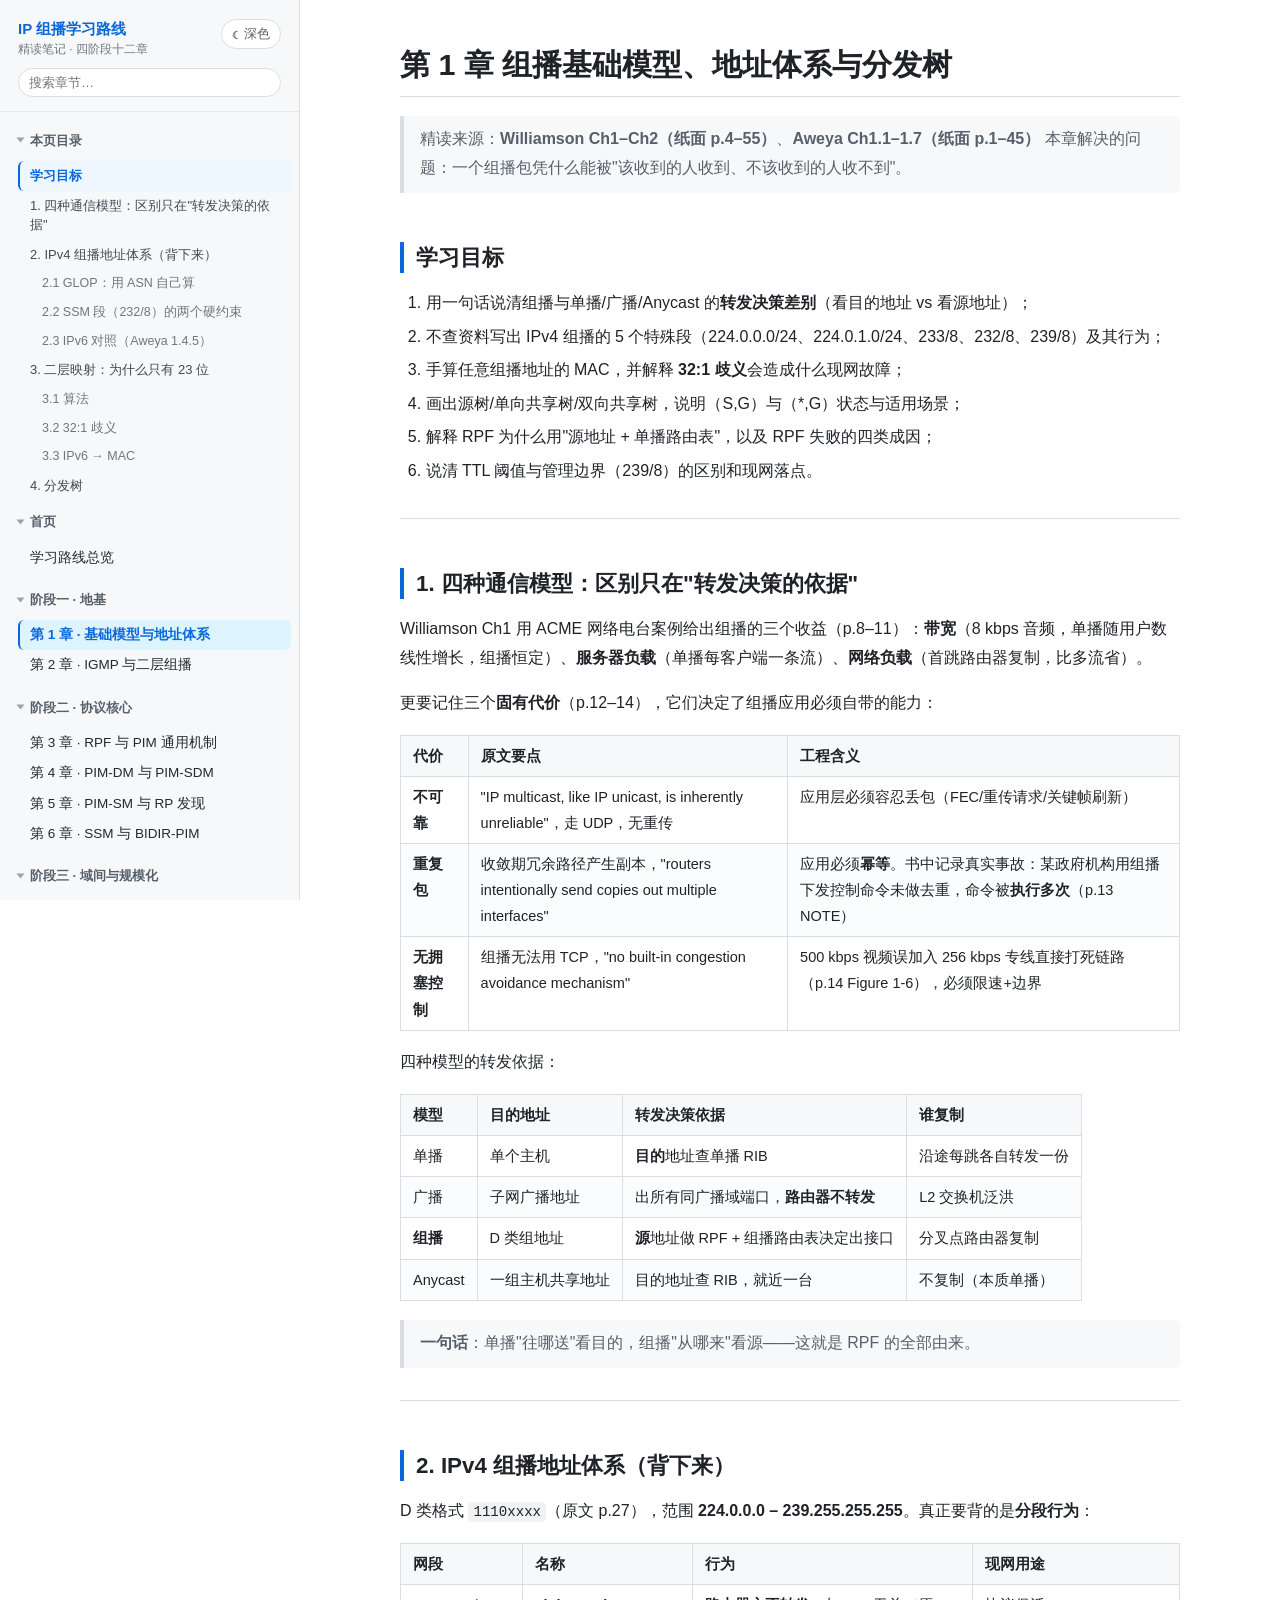
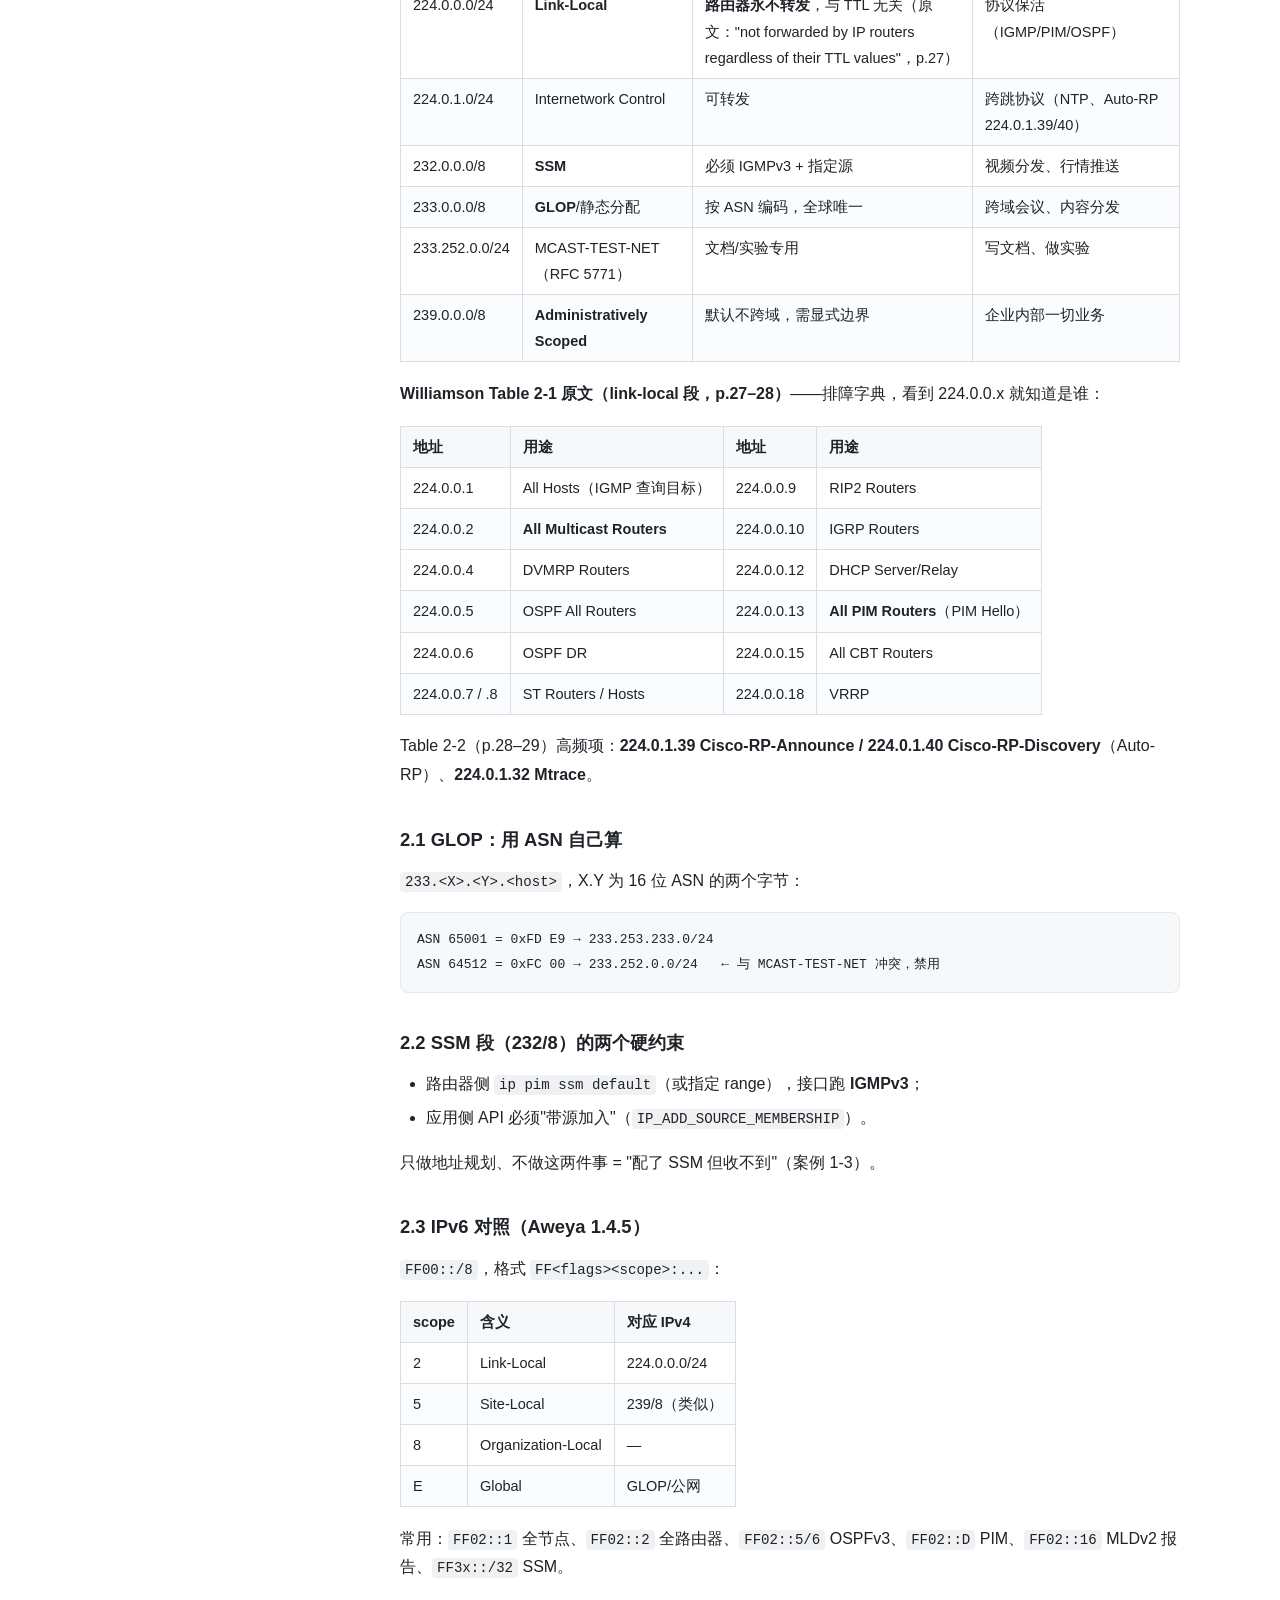
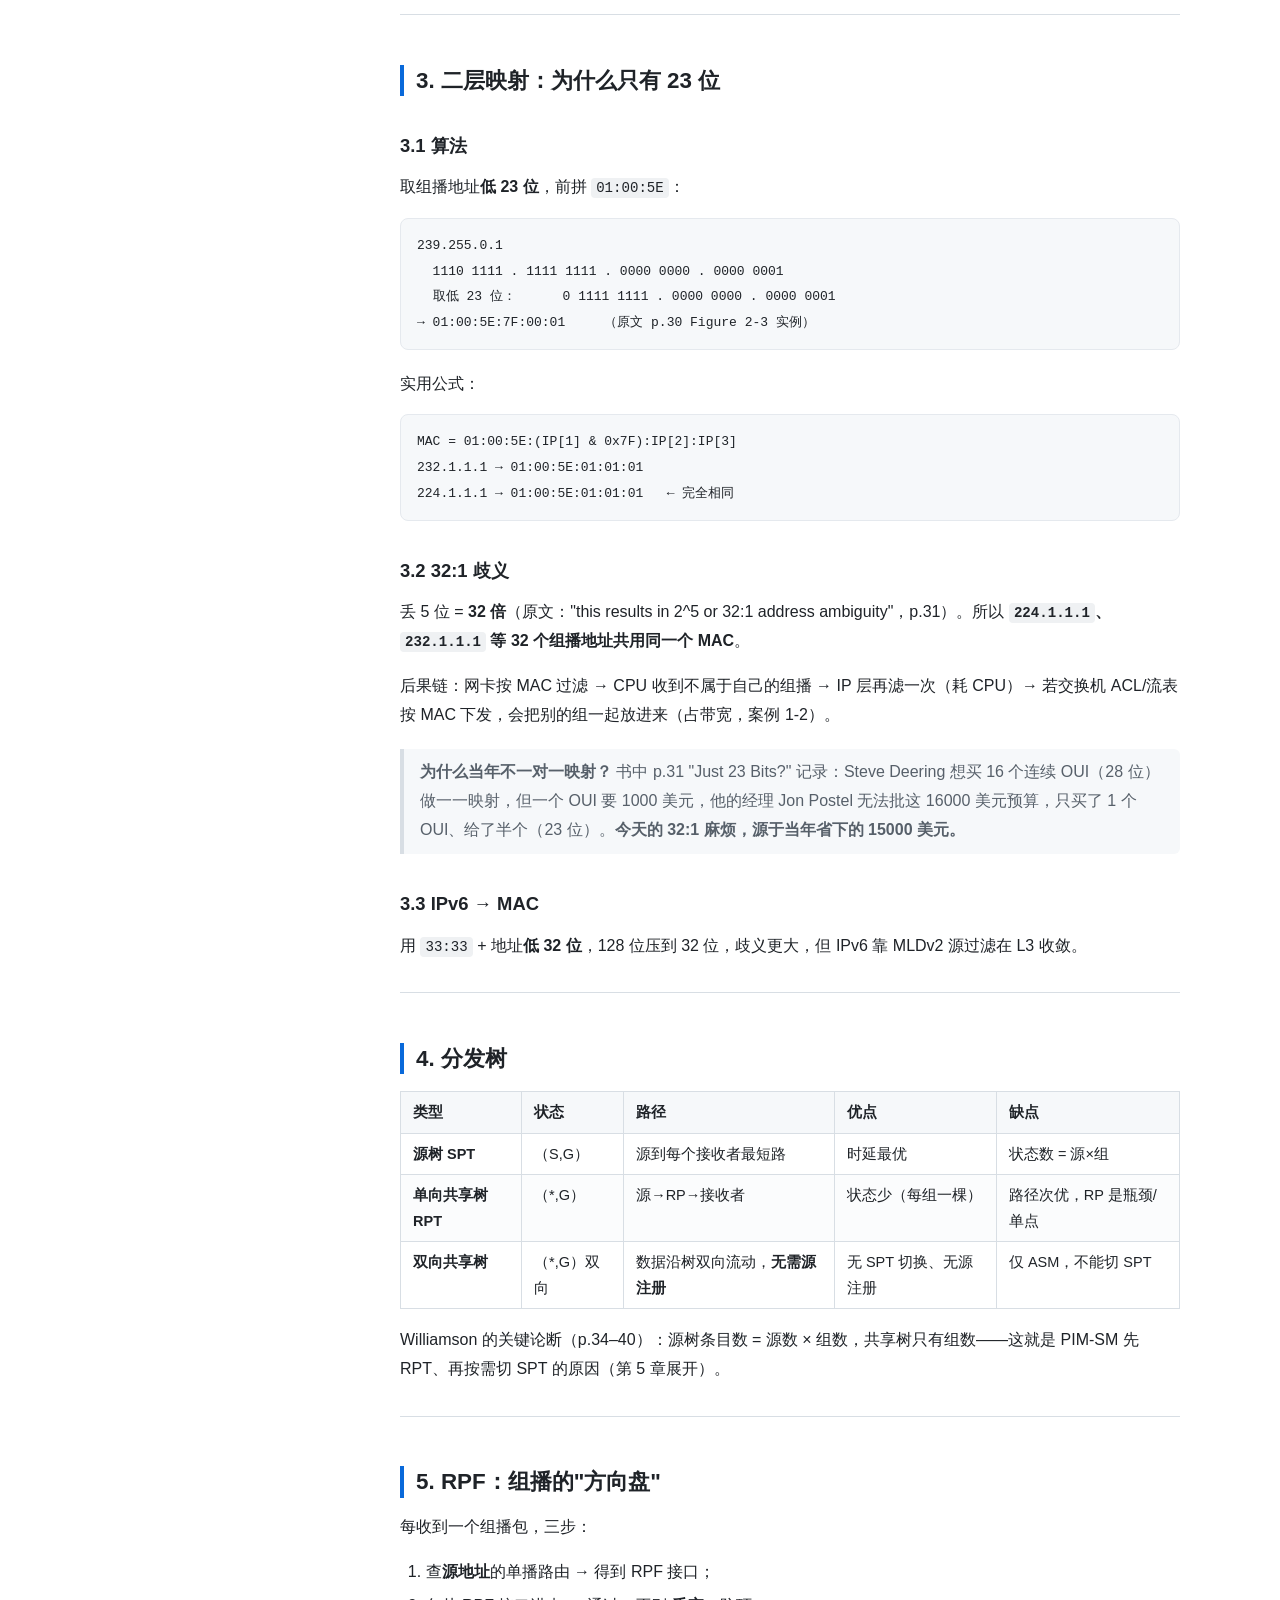
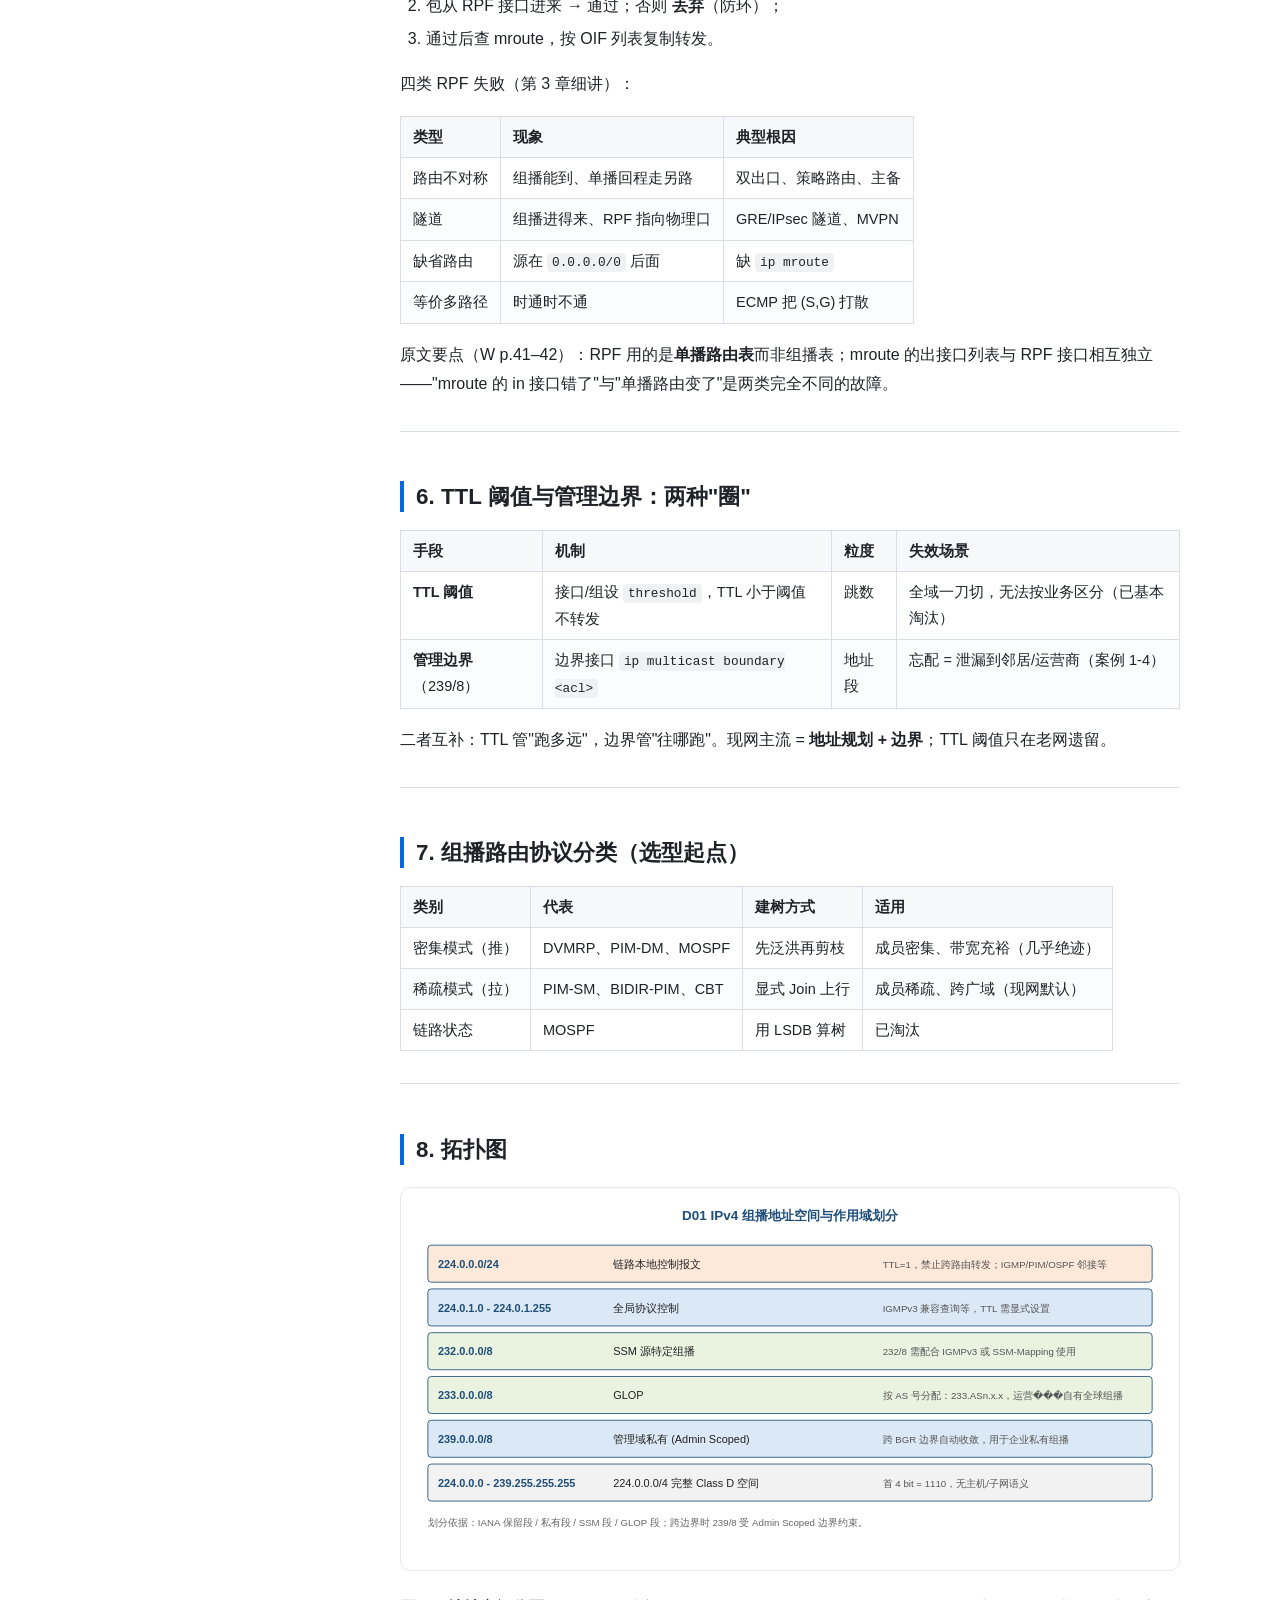
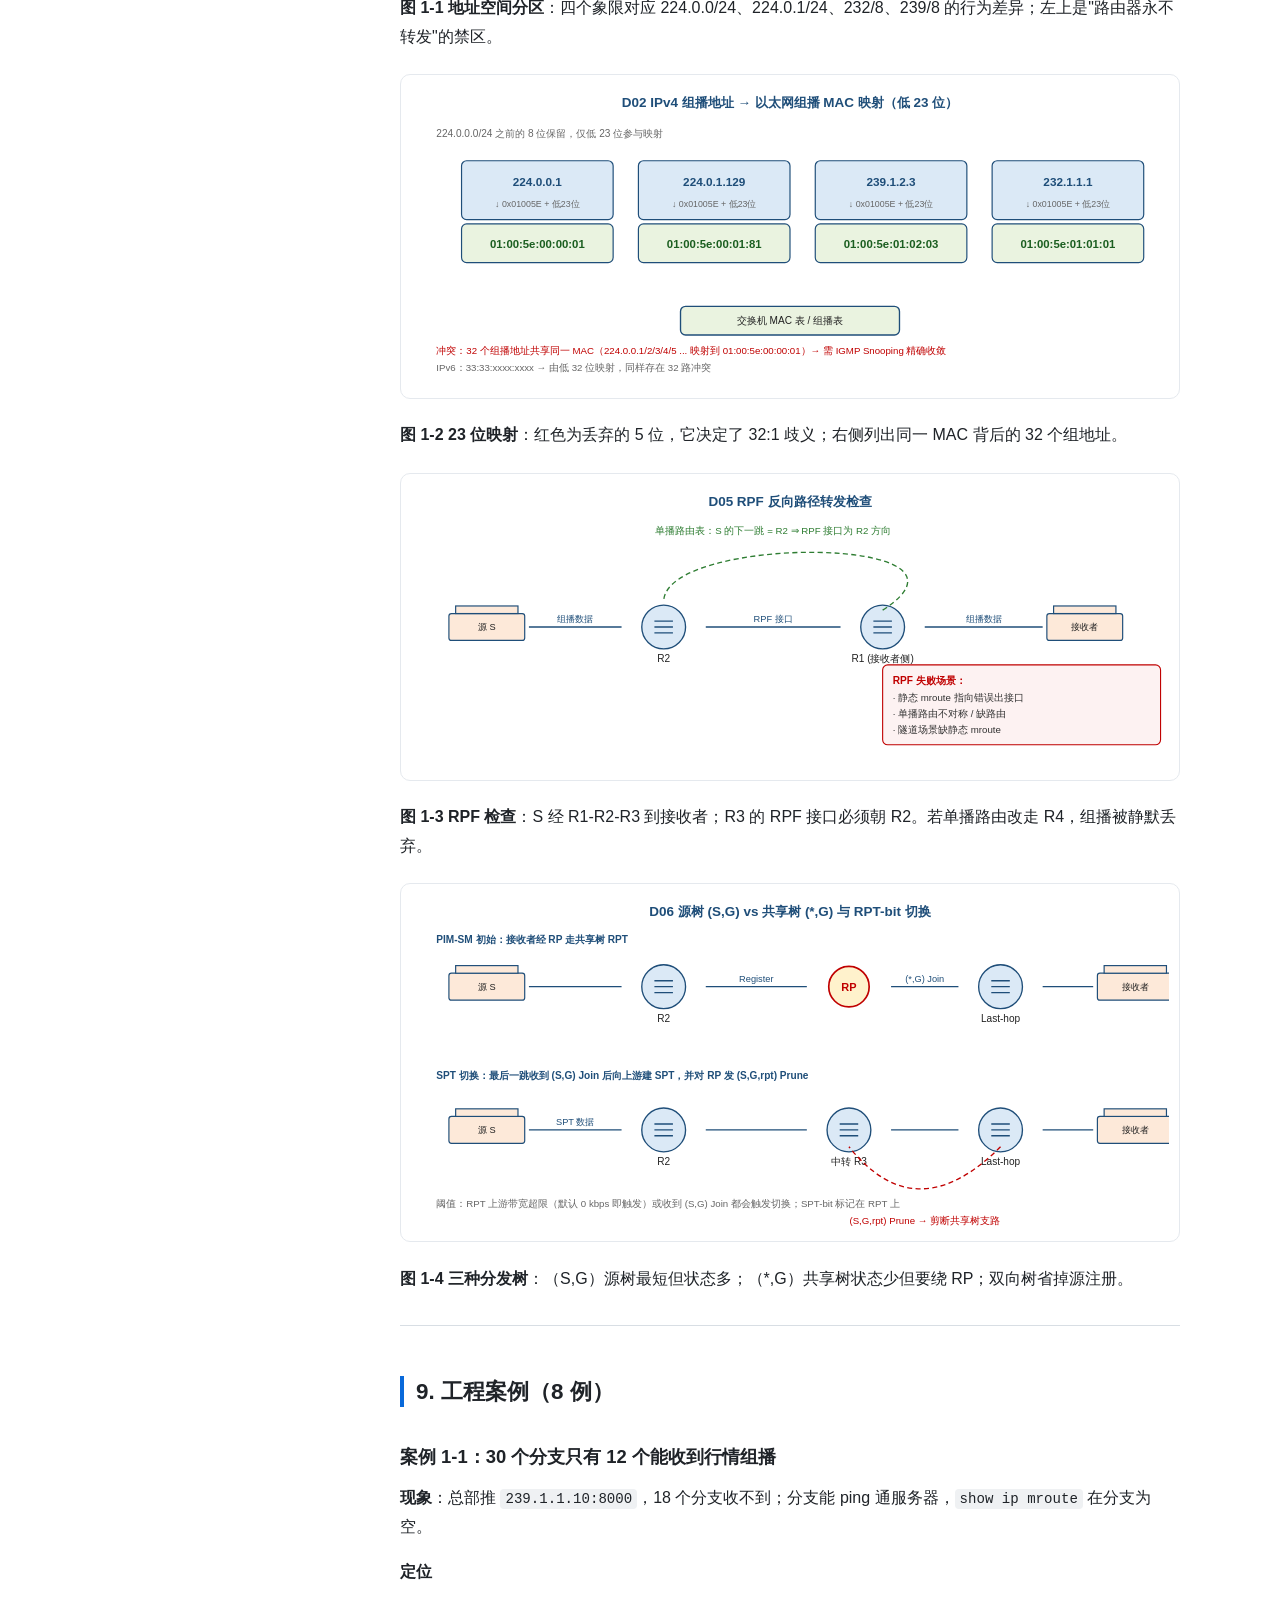
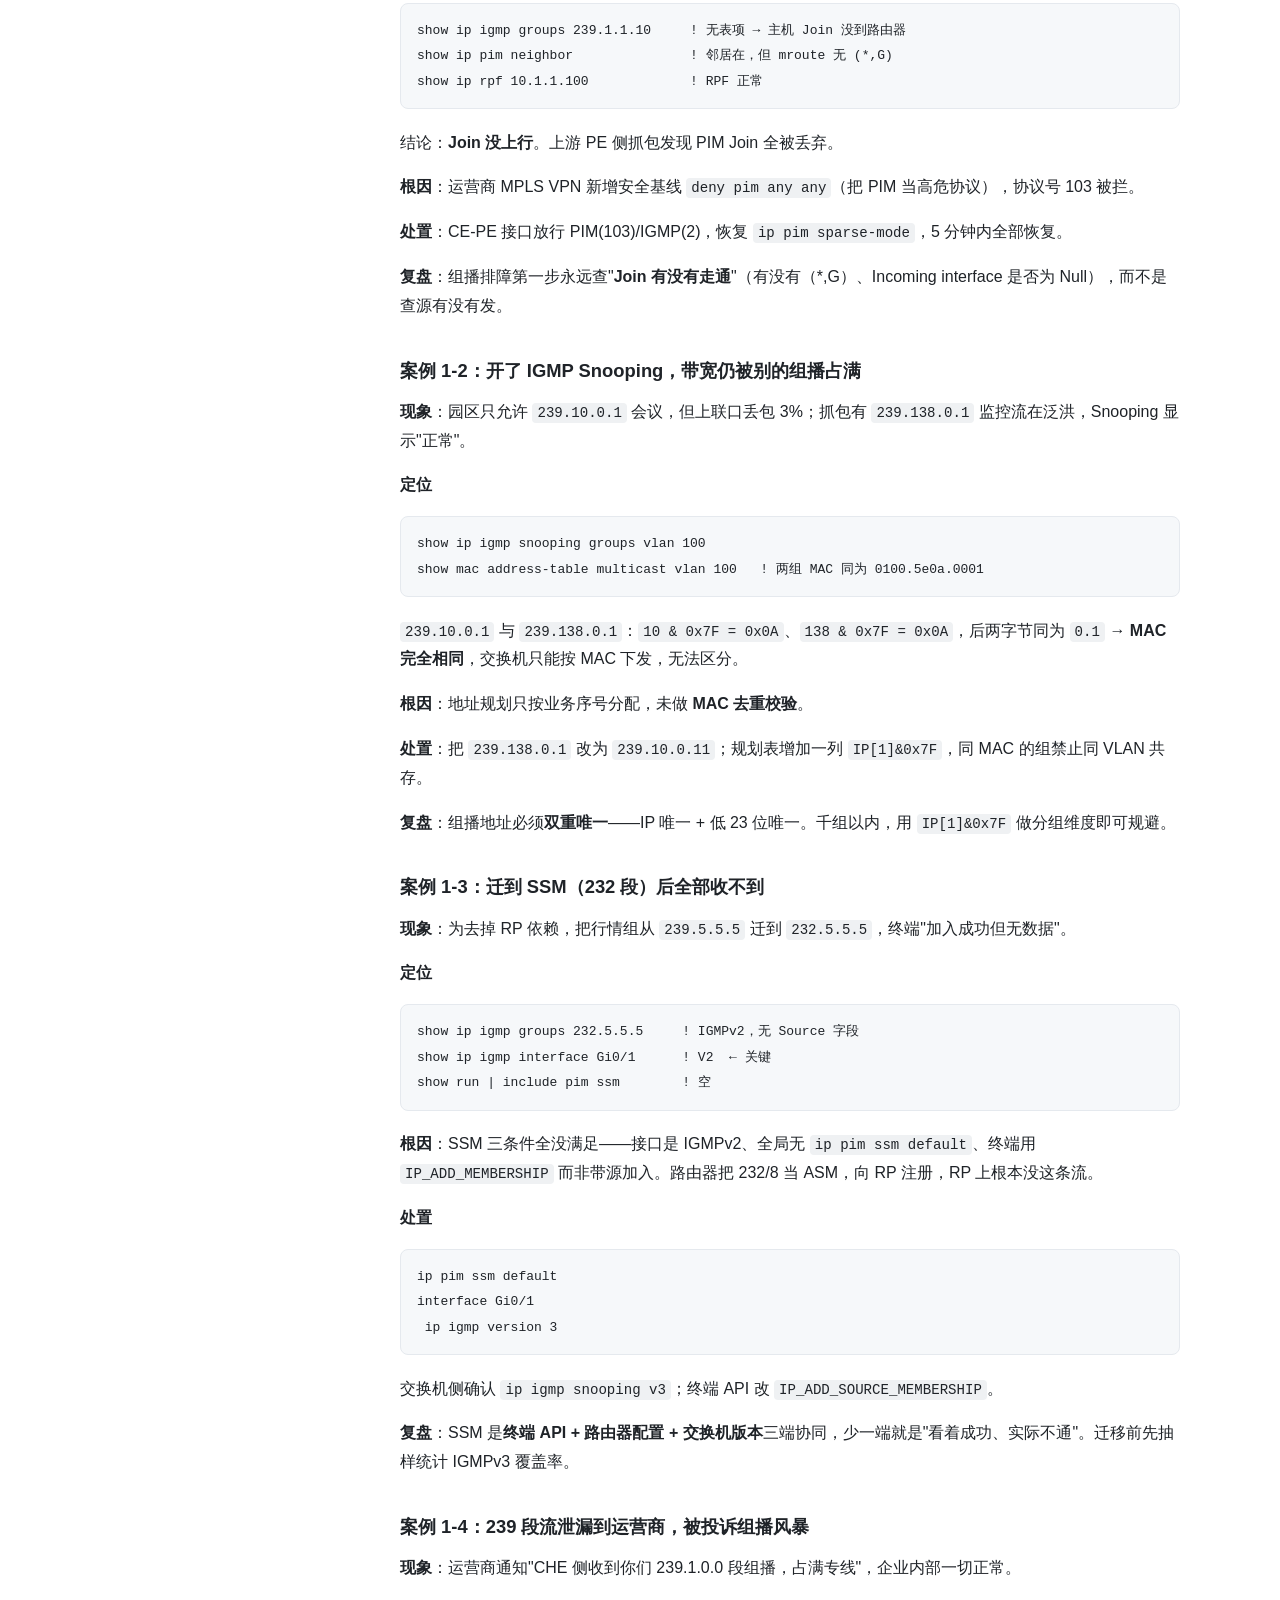
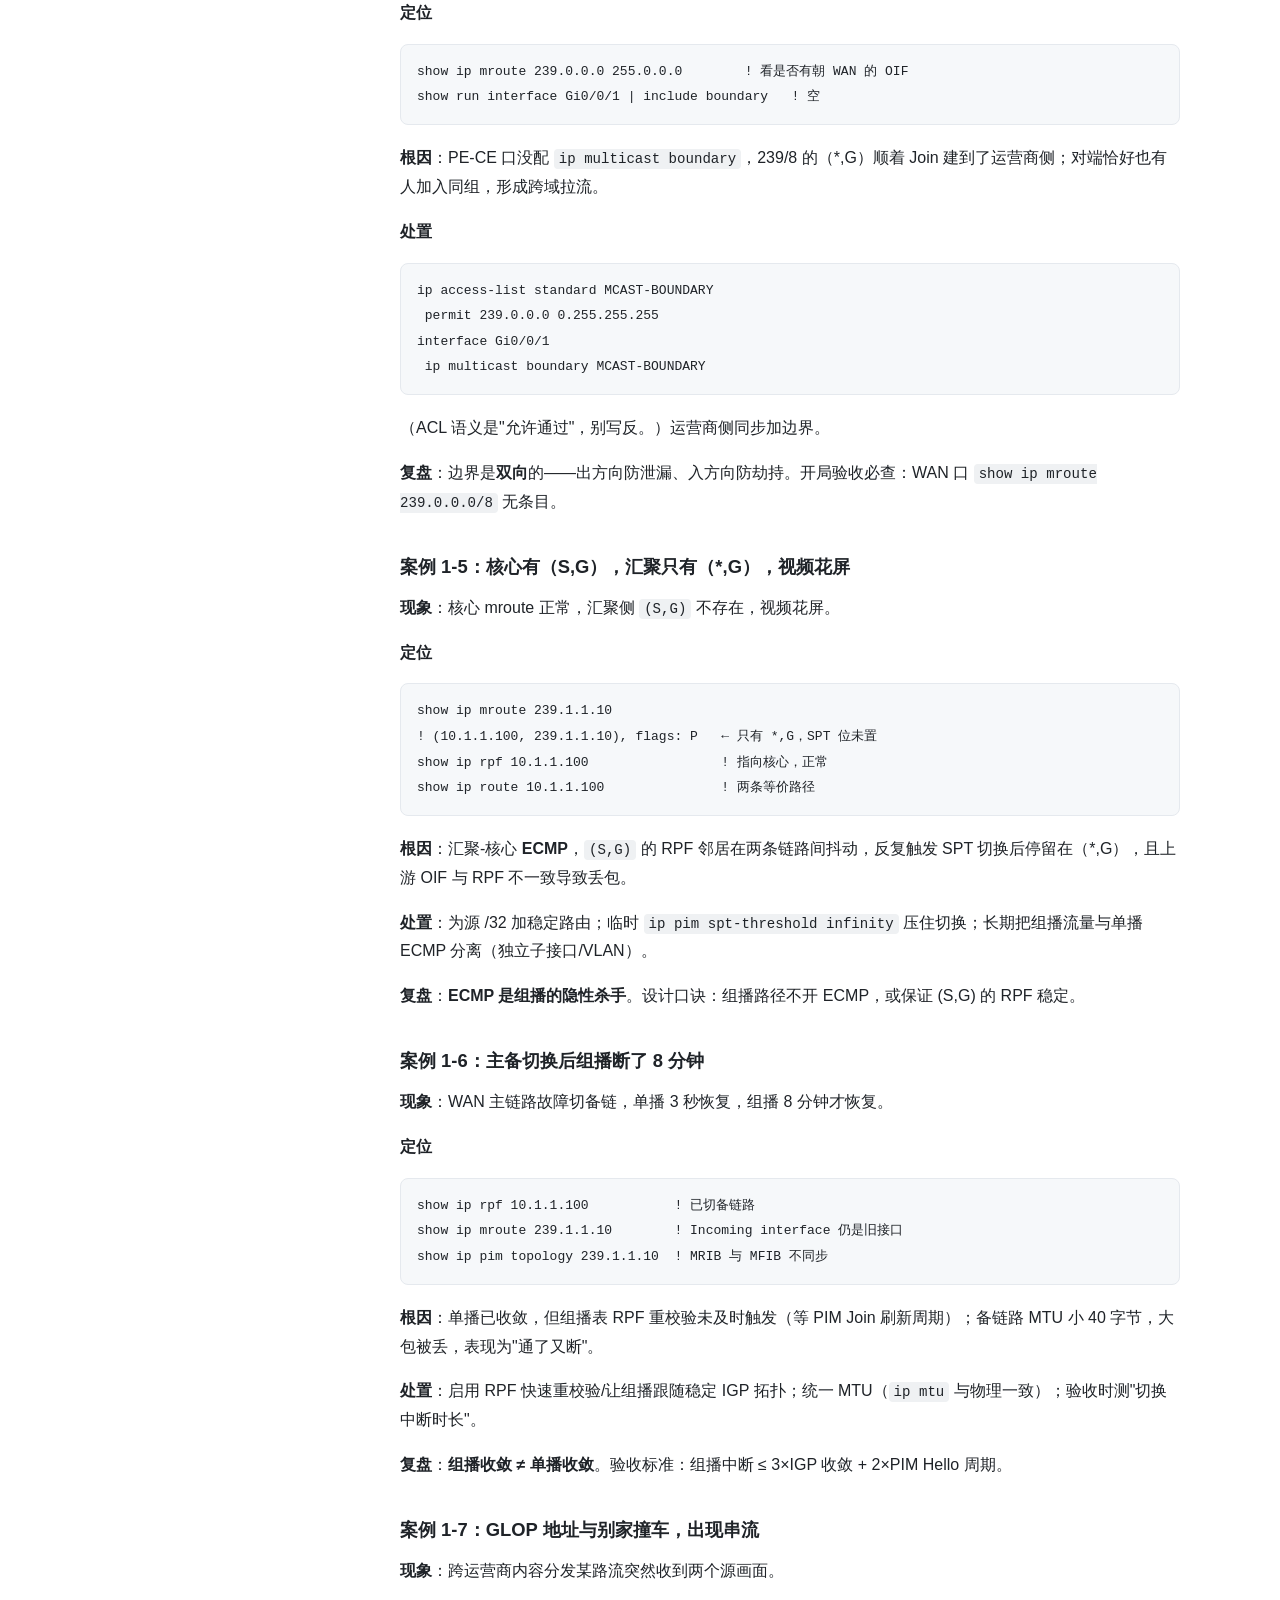
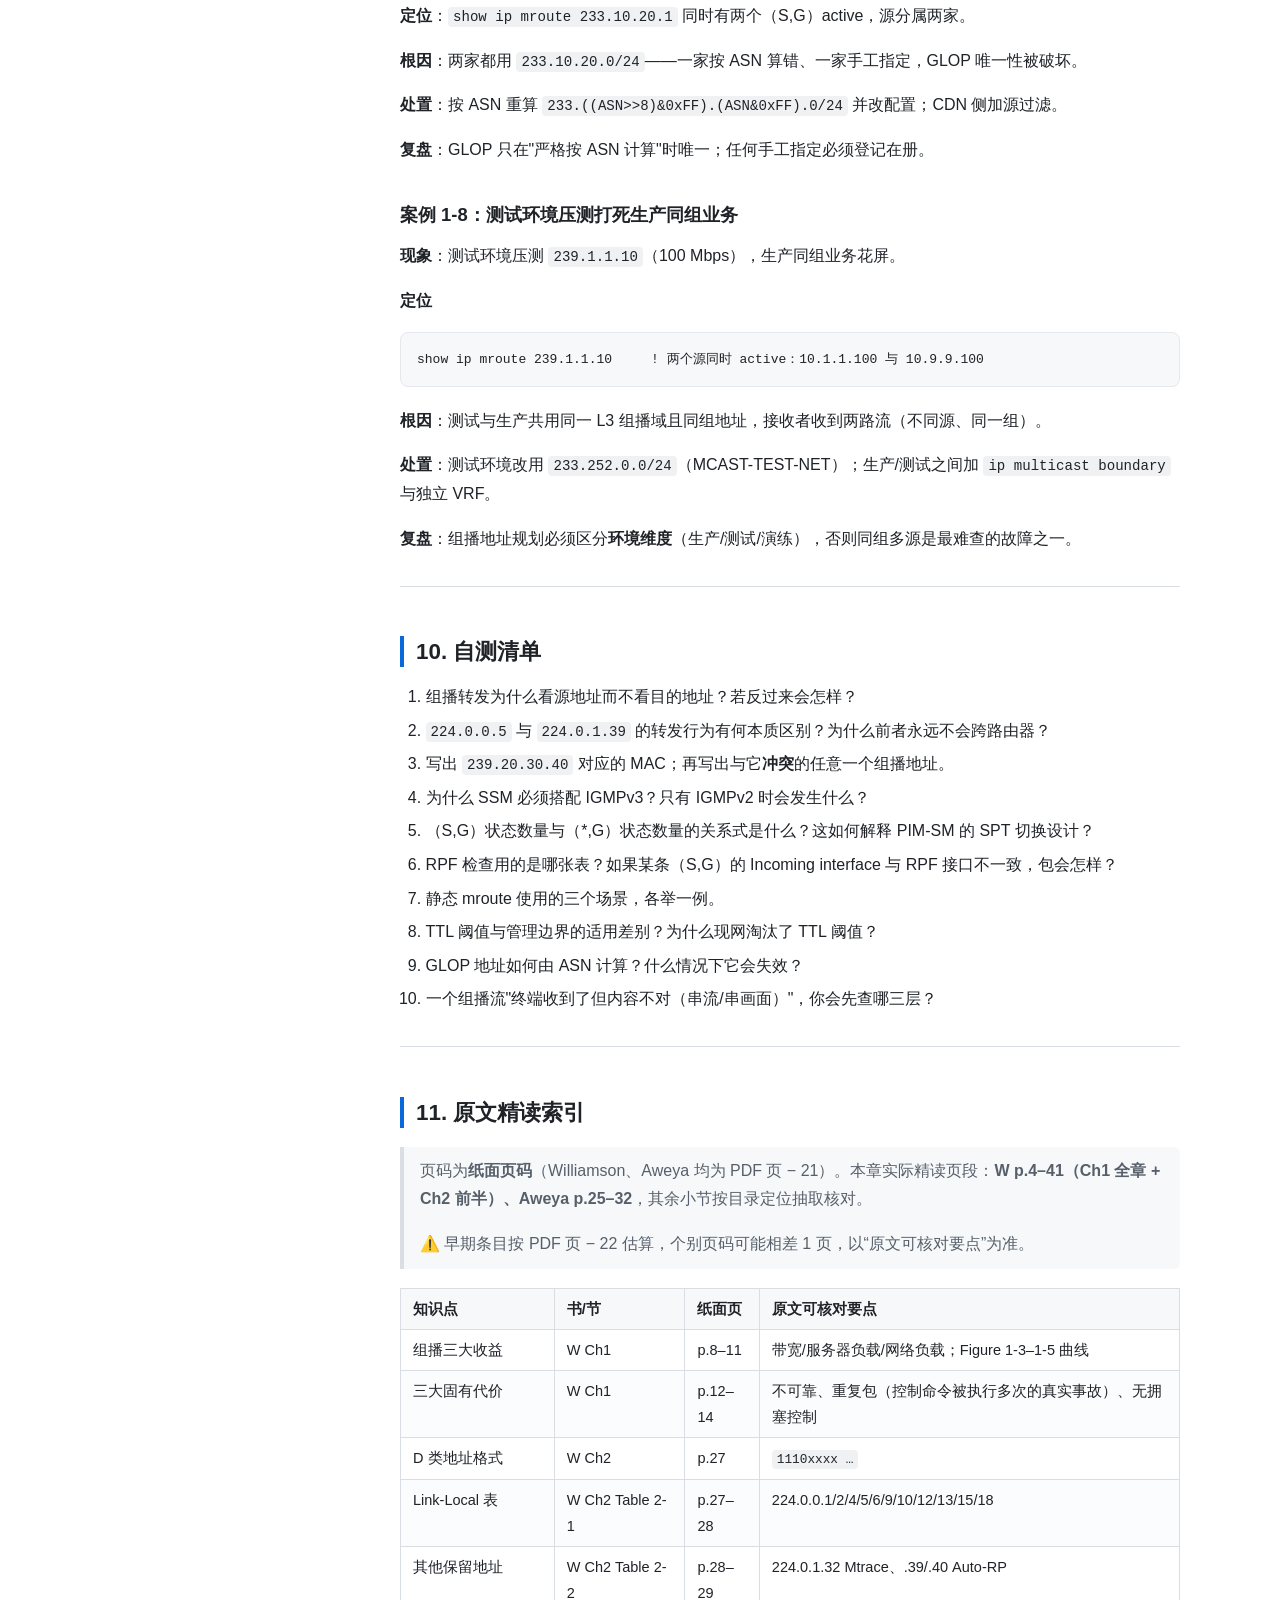
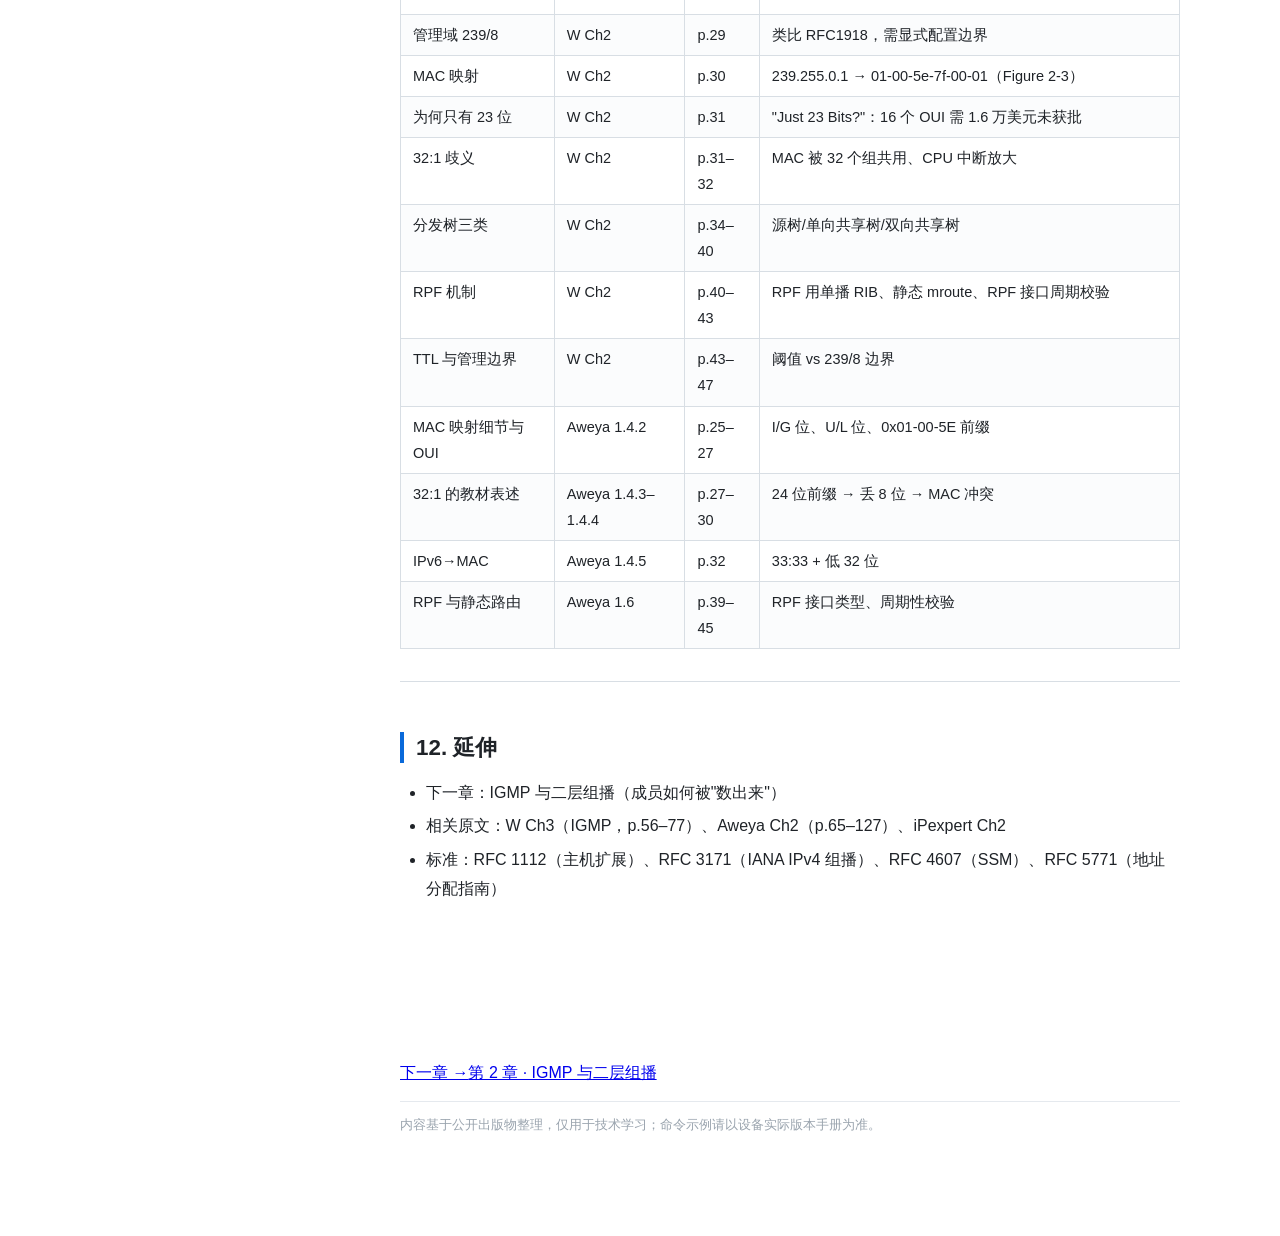
==== commit c2675f95: "精读重写 ch05-ch12：8 章补齐 8 例工程案例与原文页码索引；首页案例库口径改为 96 例、进度面板改 done/partial 双状态" ====
--- a/chapters/ch01-basics.html
+++ b/chapters/ch01-basics.html
@@ -604,7 +604,8 @@
 <hr />
 <h2 id="11">11. 原文精读索引</h2>
 <blockquote>
-<p>页码为<strong>纸面页码</strong>（Williamson 与 PDF 页相差 22、Aweya 相差 21，本表已换算）。本章实际精读页段：<strong>W p.4–40（Ch1 全章 + Ch2 前半）、Aweya p.25–32</strong>，其余小节按目录定位抽取核对。</p>
+<p>页码为<strong>纸面页码</strong>（Williamson、Aweya 均为 PDF 页 − 21）。本章实际精读页段：<strong>W p.4–41（Ch1 全章 + Ch2 前半）、Aweya p.25–32</strong>，其余小节按目录定位抽取核对。</p>
+<p>⚠️ 早期条目按 PDF 页 − 22 估算，个别页码可能相差 1 页，以“原文可核对要点”为准。</p>
 </blockquote>
 <table>
 <thead>
--- a/assets/css/site.css
+++ b/assets/css/site.css
@@ -535,6 +535,109 @@
 /* 首页表格里的章节链接 */
 .content table a { font-weight: 600; }
 
+/* ---------- 首页：求 Star ---------- */
+.star-cta {
+  display: flex;
+  flex-wrap: wrap;
+  align-items: center;
+  justify-content: space-between;
+  gap: 12px 20px;
+  margin: 24px 0 6px;
+  padding: 14px 18px;
+  border: 1px solid var(--border);
+  border-radius: 10px;
+  background: var(--surface);
+}
+.star-text { display: flex; flex-direction: column; gap: 2px; min-width: 200px; }
+.star-text strong { font-size: 14px; font-weight: 600; color: var(--text); }
+.star-text span { font-size: 12.5px; color: var(--text-muted); }
+
+/* 分段式按钮：左图标+文字，右计数，中间一条分隔线 */
+.star-btn {
+  display: inline-flex;
+  align-items: center;
+  height: 32px;
+  padding-left: 12px;
+  font-size: 13px;
+  font-weight: 600;
+  color: var(--text);
+  background: var(--bg);
+  border: 1px solid var(--border);
+  border-radius: 6px;
+  text-decoration: none;
+  white-space: nowrap;
+  transition: background .15s ease, border-color .15s ease, color .15s ease;
+}
+.star-btn .star-icon { flex: none; color: #d4a72c; }
+.star-btn .star-label { padding: 0 12px 0 6px; }
+.star-count {
+  align-self: stretch;
+  display: flex;
+  align-items: center;
+  padding: 0 10px;
+  border-left: 1px solid var(--border);
+  border-radius: 0 5px 5px 0;
+  background: var(--surface);
+  font-size: 12.5px;
+  font-weight: 600;
+  font-variant-numeric: tabular-nums;
+  color: var(--text-soft);
+}
+.star-btn:hover { background: var(--hover-bg); border-color: var(--text-faint); }
+.star-btn:hover .star-count { background: var(--border-soft); }
+.star-btn:focus-visible { outline: 2px solid var(--accent); outline-offset: 2px; }
+
+/* ---------- 首页：制作进度 ---------- */
+.pg-box {
+  margin: 22px 0 8px;
+  padding: 18px 20px 14px;
+  border: 1px solid var(--border);
+  border-radius: 12px;
+  background: var(--surface);
+}
+.pg-head { display: flex; align-items: baseline; justify-content: space-between; gap: 10px; }
+.pg-title { font-size: 14px; color: var(--text-soft); }
+.pg-title b { font-size: 15px; color: var(--text); }
+.pg-pct { font-size: 13px; font-weight: 700; color: var(--accent); }
+.pg-bar {
+  height: 8px;
+  margin: 10px 0 12px;
+  border-radius: 999px;
+  background: var(--border-soft);
+  overflow: hidden;
+}
+.pg-bar i {
+  display: block;
+  height: 100%;
+  border-radius: 999px;
+  background: linear-gradient(90deg, var(--accent), #2da44e);
+}
+.pg-legend { margin: 0 0 12px; font-size: 12.5px; line-height: 1.9; color: var(--text-muted); }
+.pg-legend strong { color: var(--text); }
+.pg-pill {
+  display: inline-block;
+  padding: 1px 8px;
+  font-size: 11.5px;
+  font-weight: 600;
+  border-radius: 999px;
+  white-space: nowrap;
+}
+.pg-done { color: #1a7f37; background: rgba(45, 164, 78, .14); border: 1px solid rgba(45, 164, 78, .35); }
+.pg-draft { color: #9a6700; background: rgba(212, 167, 44, .16); border: 1px solid rgba(212, 167, 44, .4); }
+.pg-partial { color: #0969da; background: rgba(9, 105, 218, .12); border: 1px solid rgba(9, 105, 218, .35); }
+.content .pg-table { margin: 0 0 10px; font-size: 13px; }
+.content .pg-table th, .content .pg-table td { padding: 6px 10px; }
+.content .pg-table td.pg-note { color: var(--text-soft); font-size: 12.5px; }
+.pg-foot { margin: 0; font-size: 12px; color: var(--text-faint); line-height: 1.8; }
+
+@media (max-width: 700px) {
+  .star-cta { flex-direction: column; align-items: flex-start; }
+  .pg-table td.pg-note { display: none; }
+  .star-btn { width: 100%; justify-content: center; }
+  .star-btn .star-label { flex: 1; }
+  .star-count { justify-content: center; min-width: 44px; }
+}
+
 @media (max-width: 900px) {
   .page-foot { padding: 0 18px 60px; }
   .pn { flex-direction: column; }
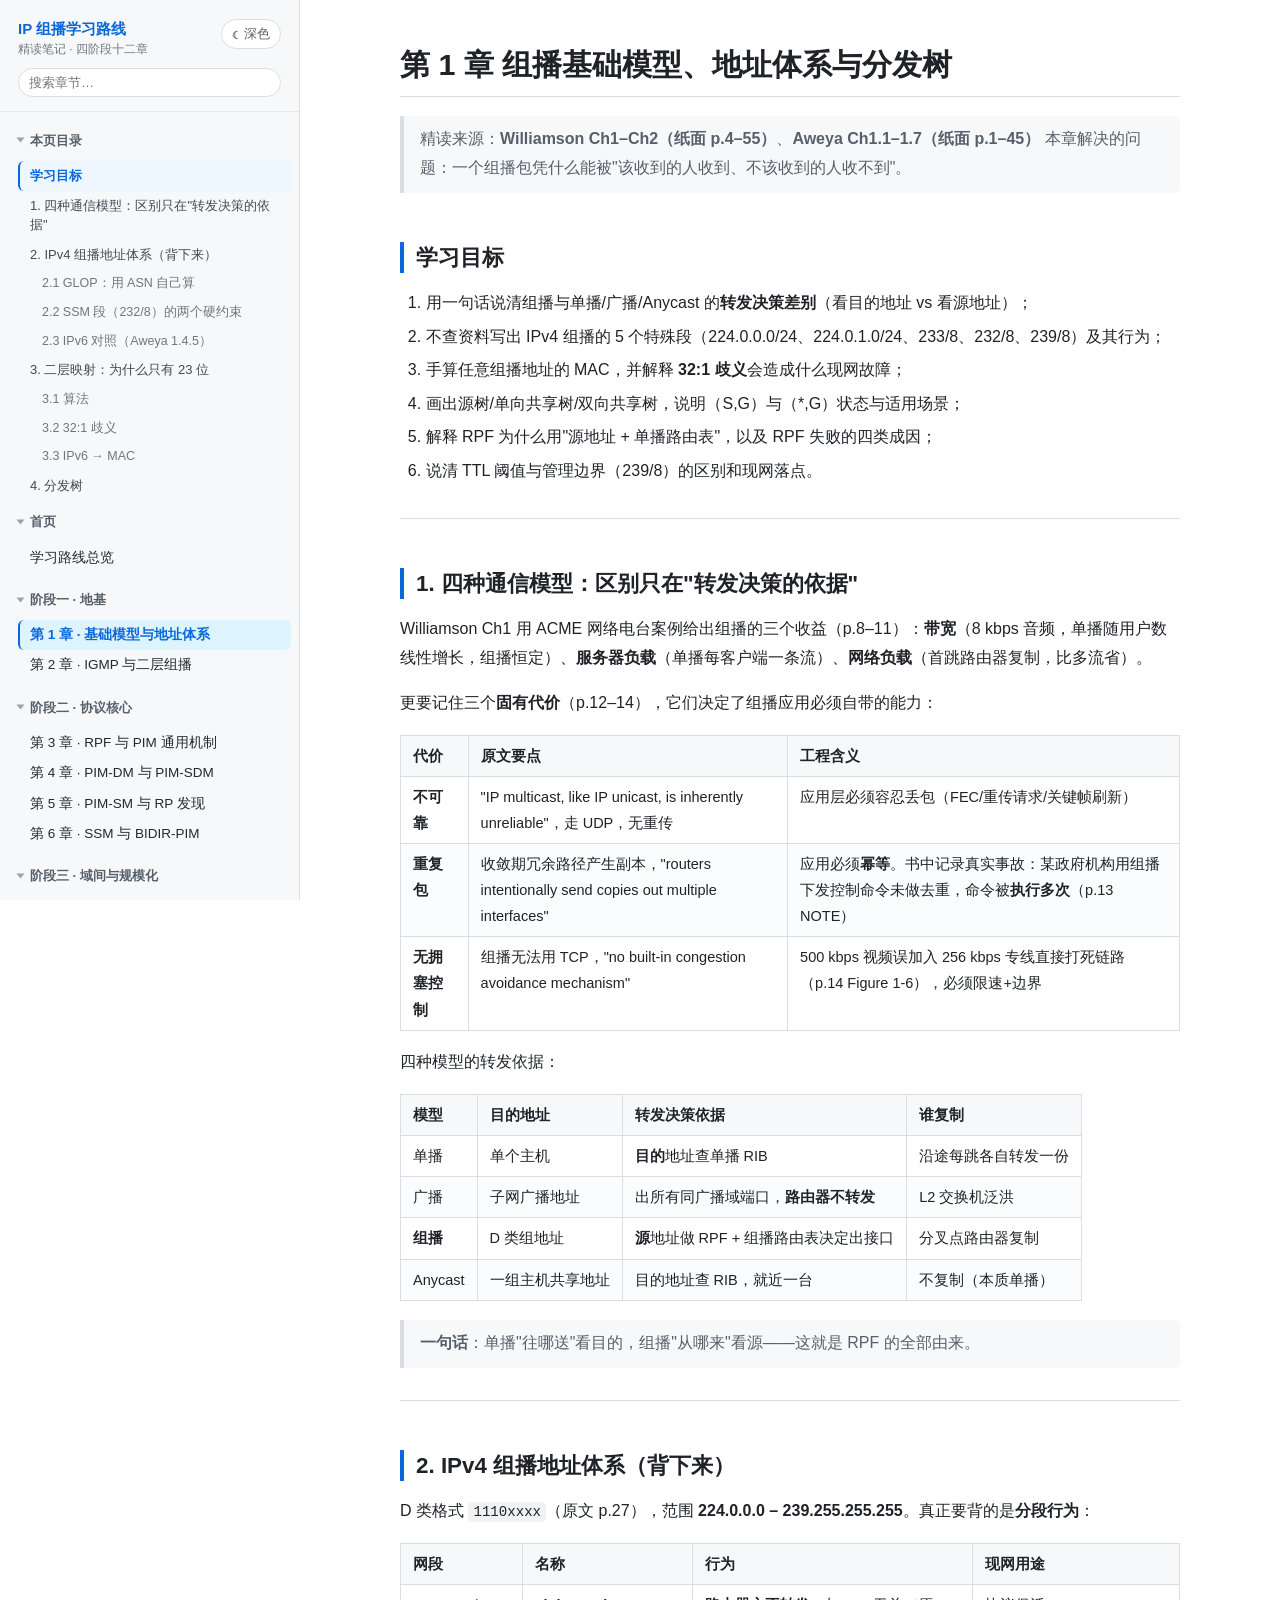
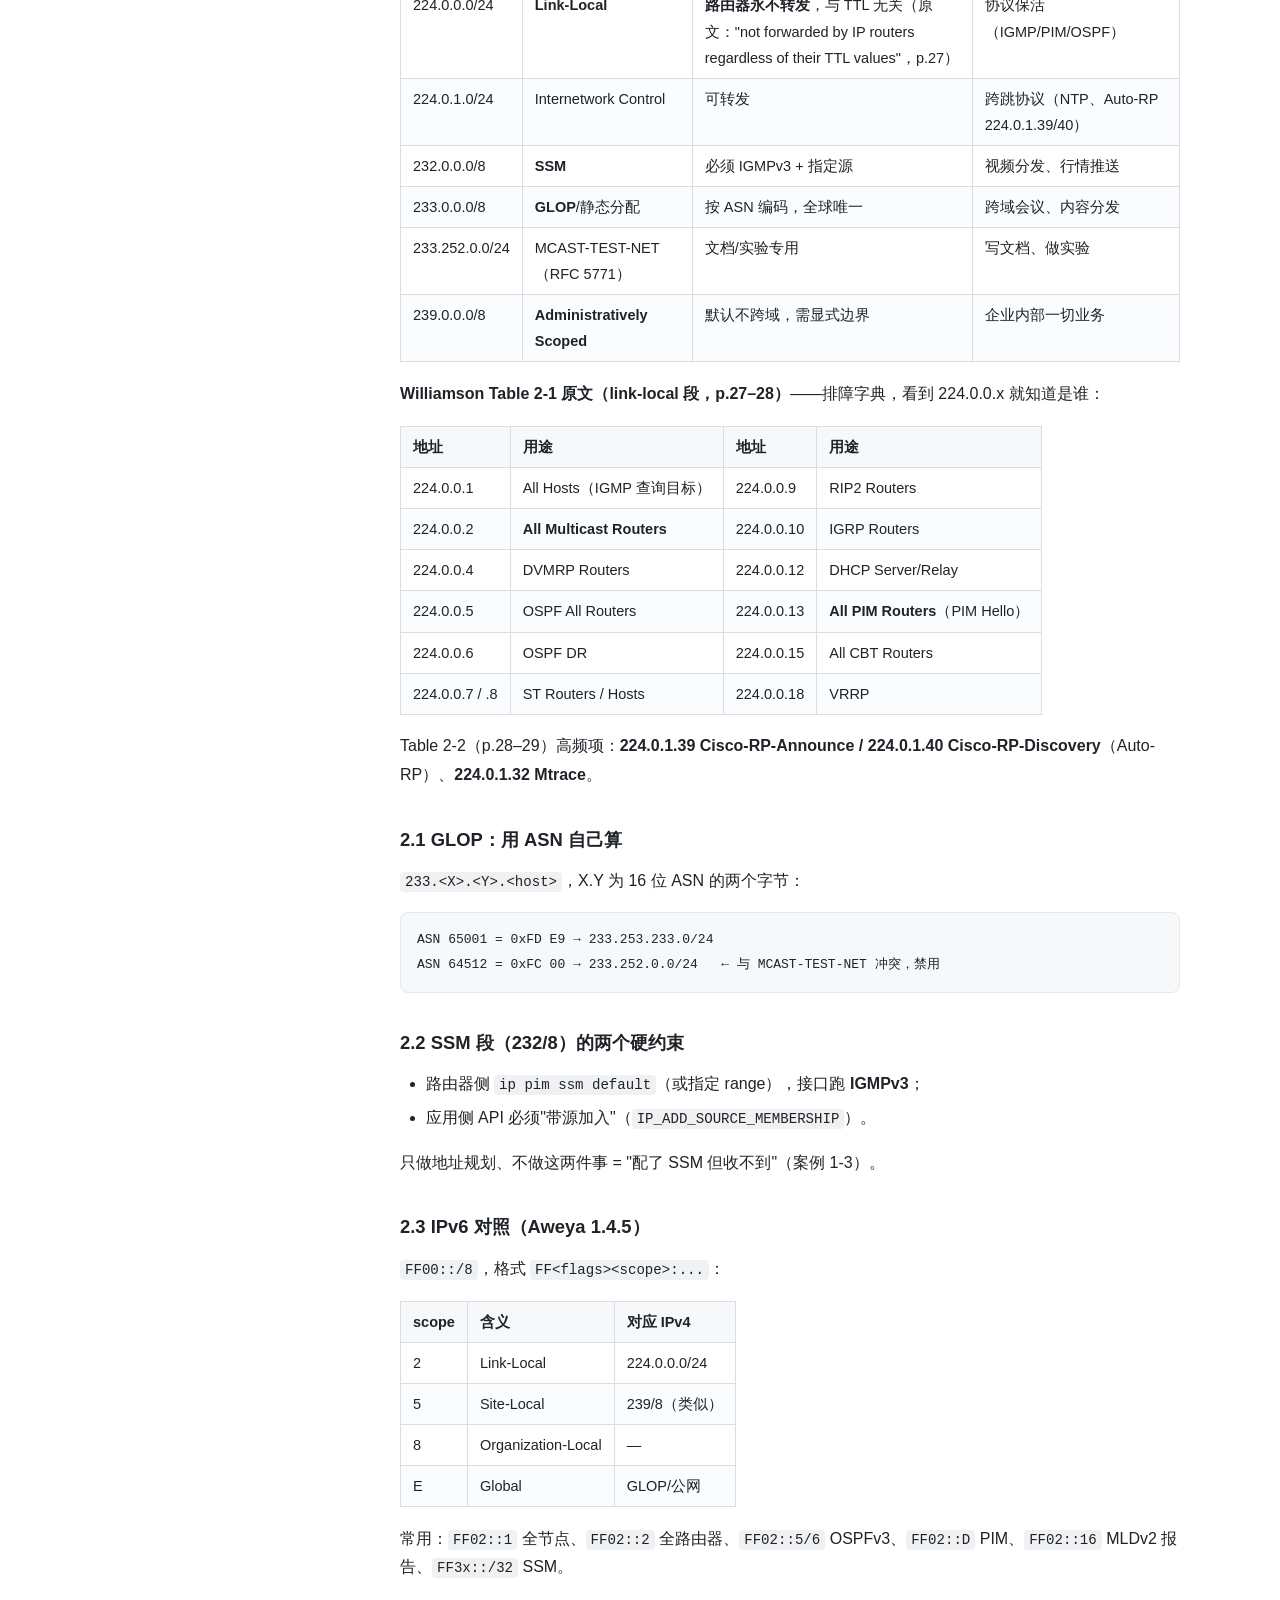
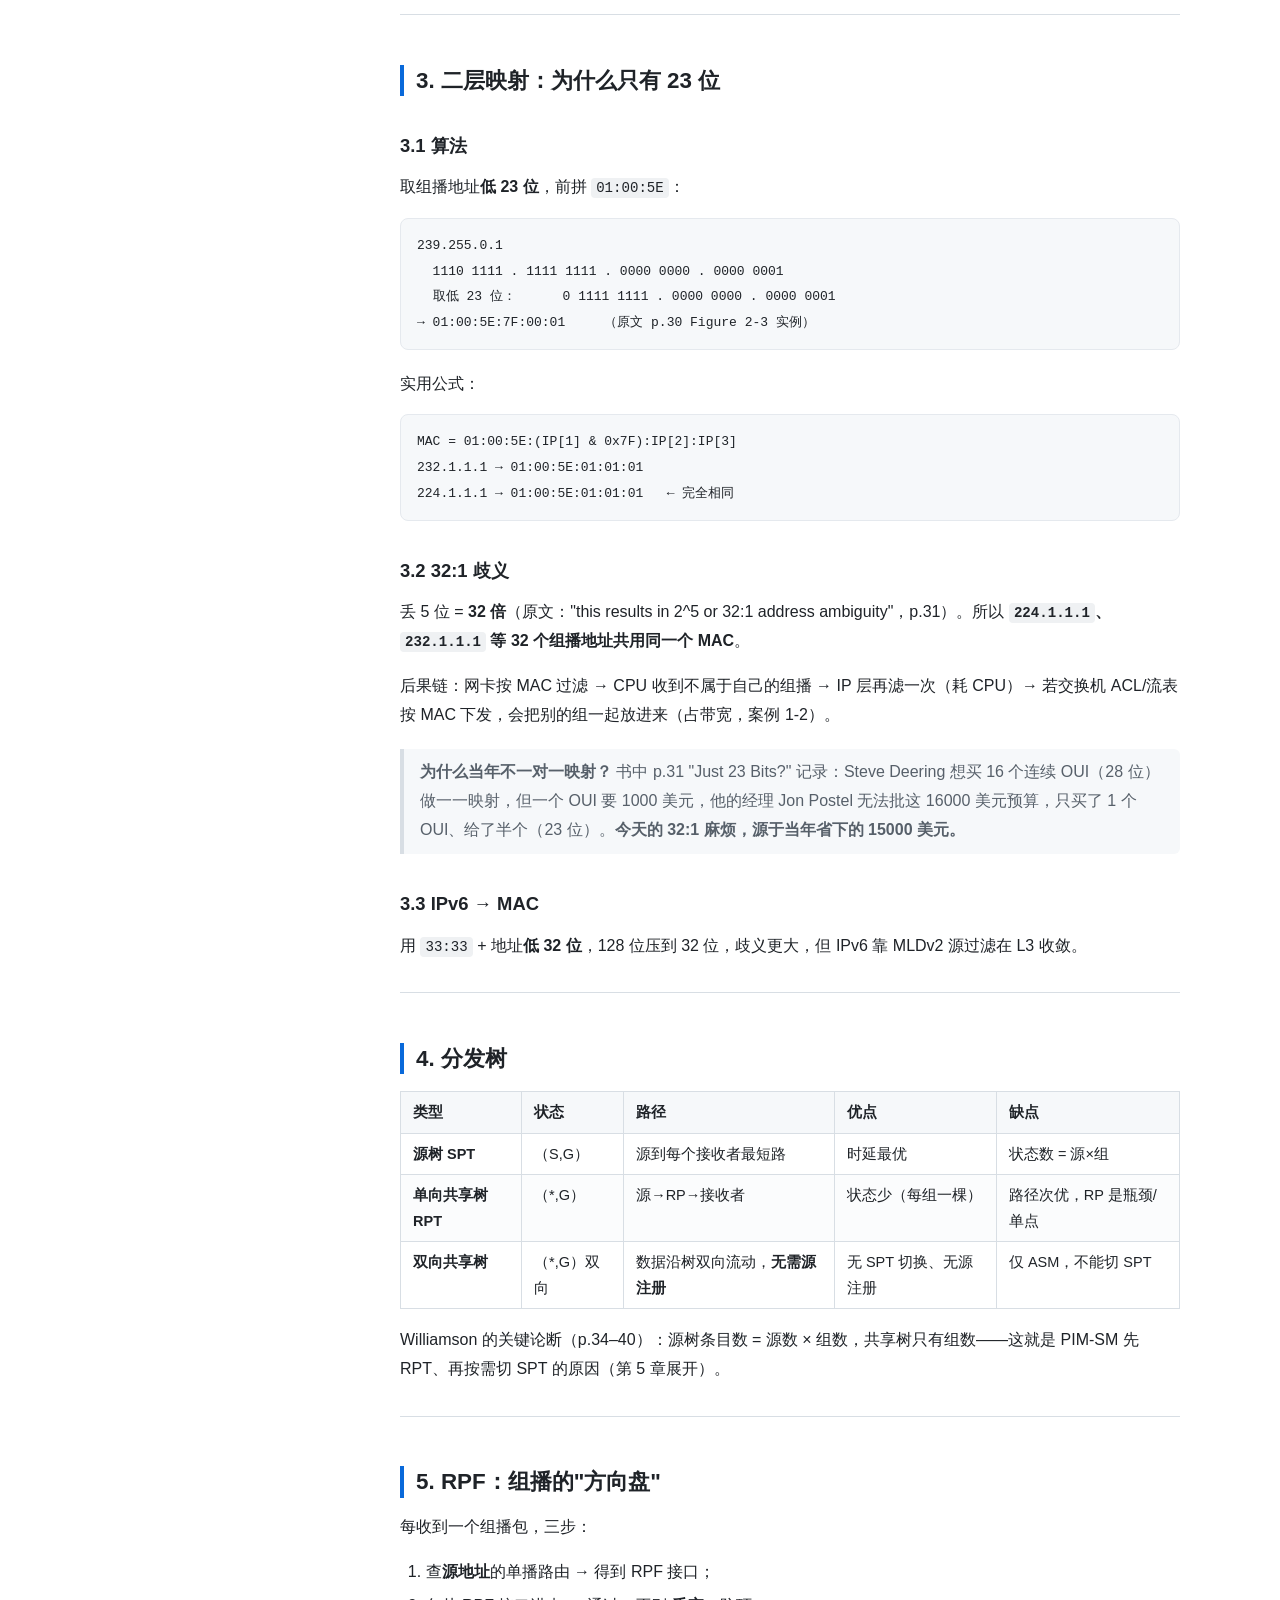
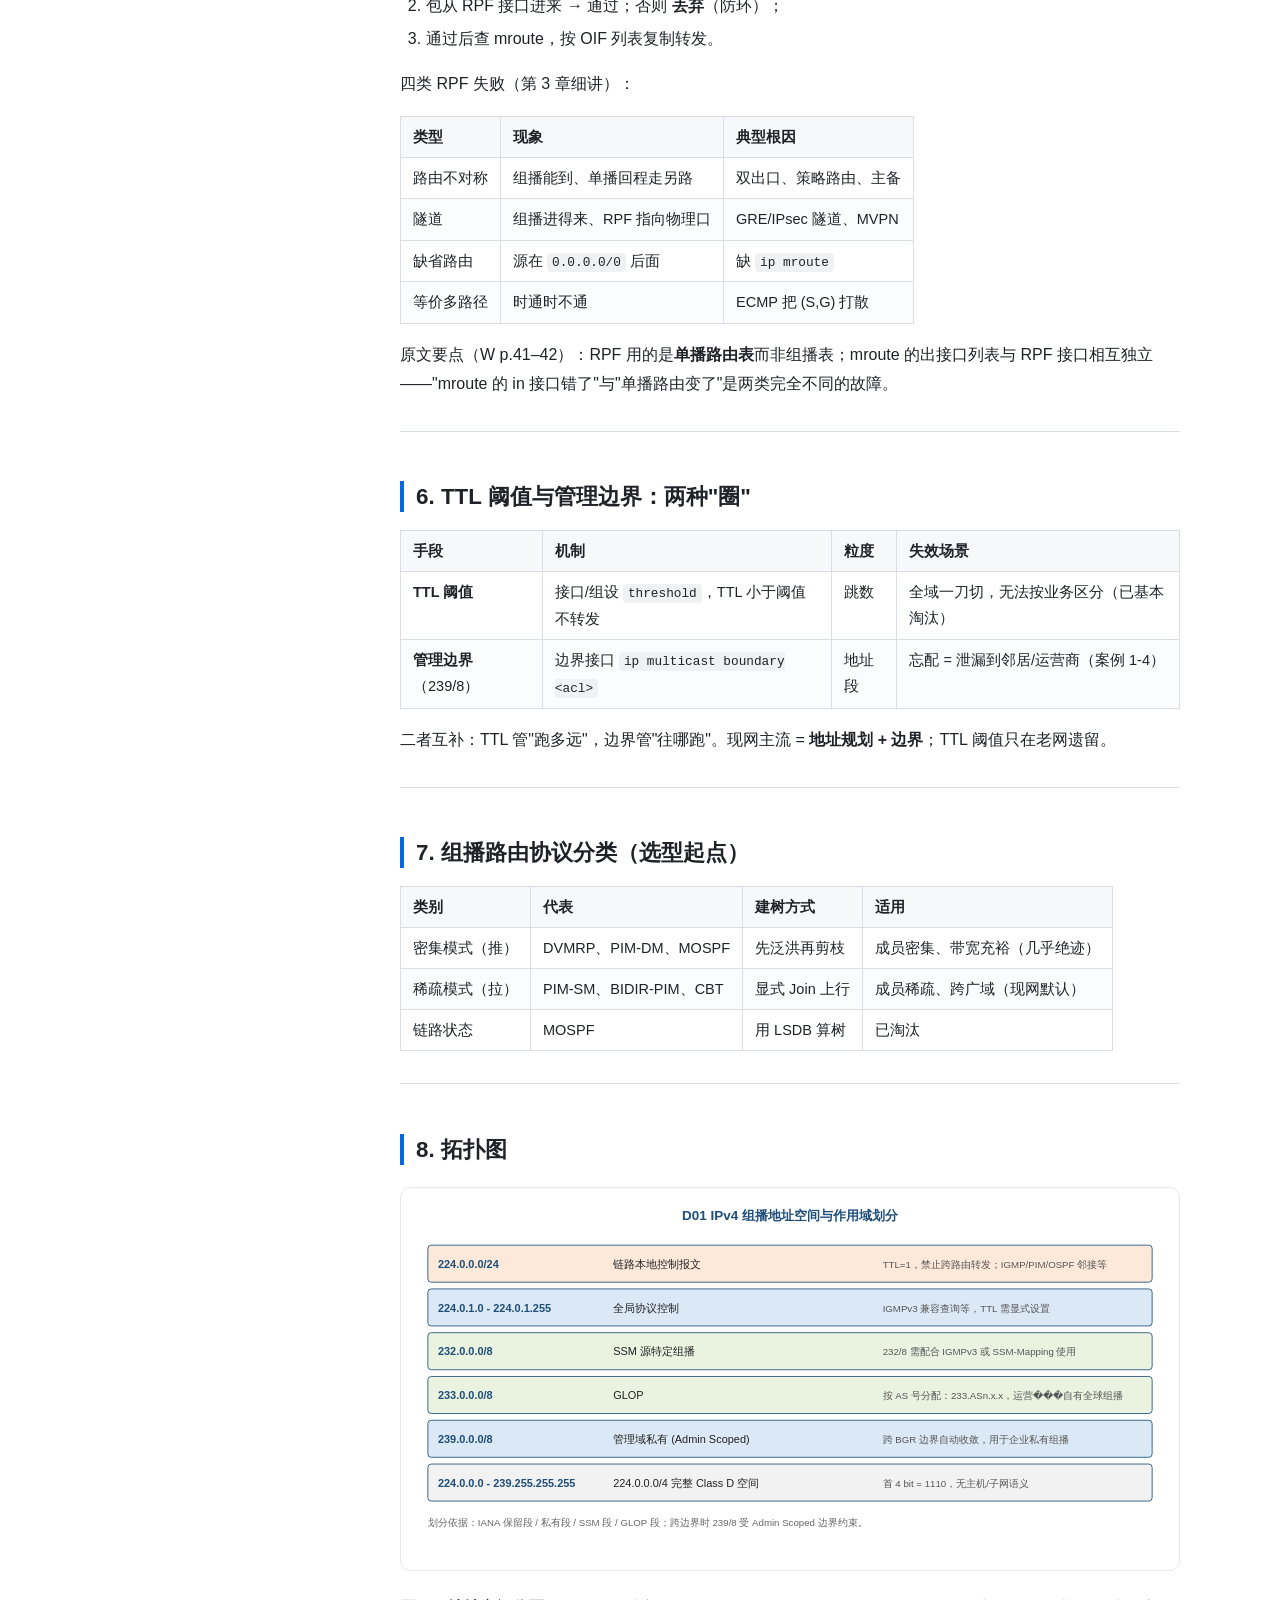
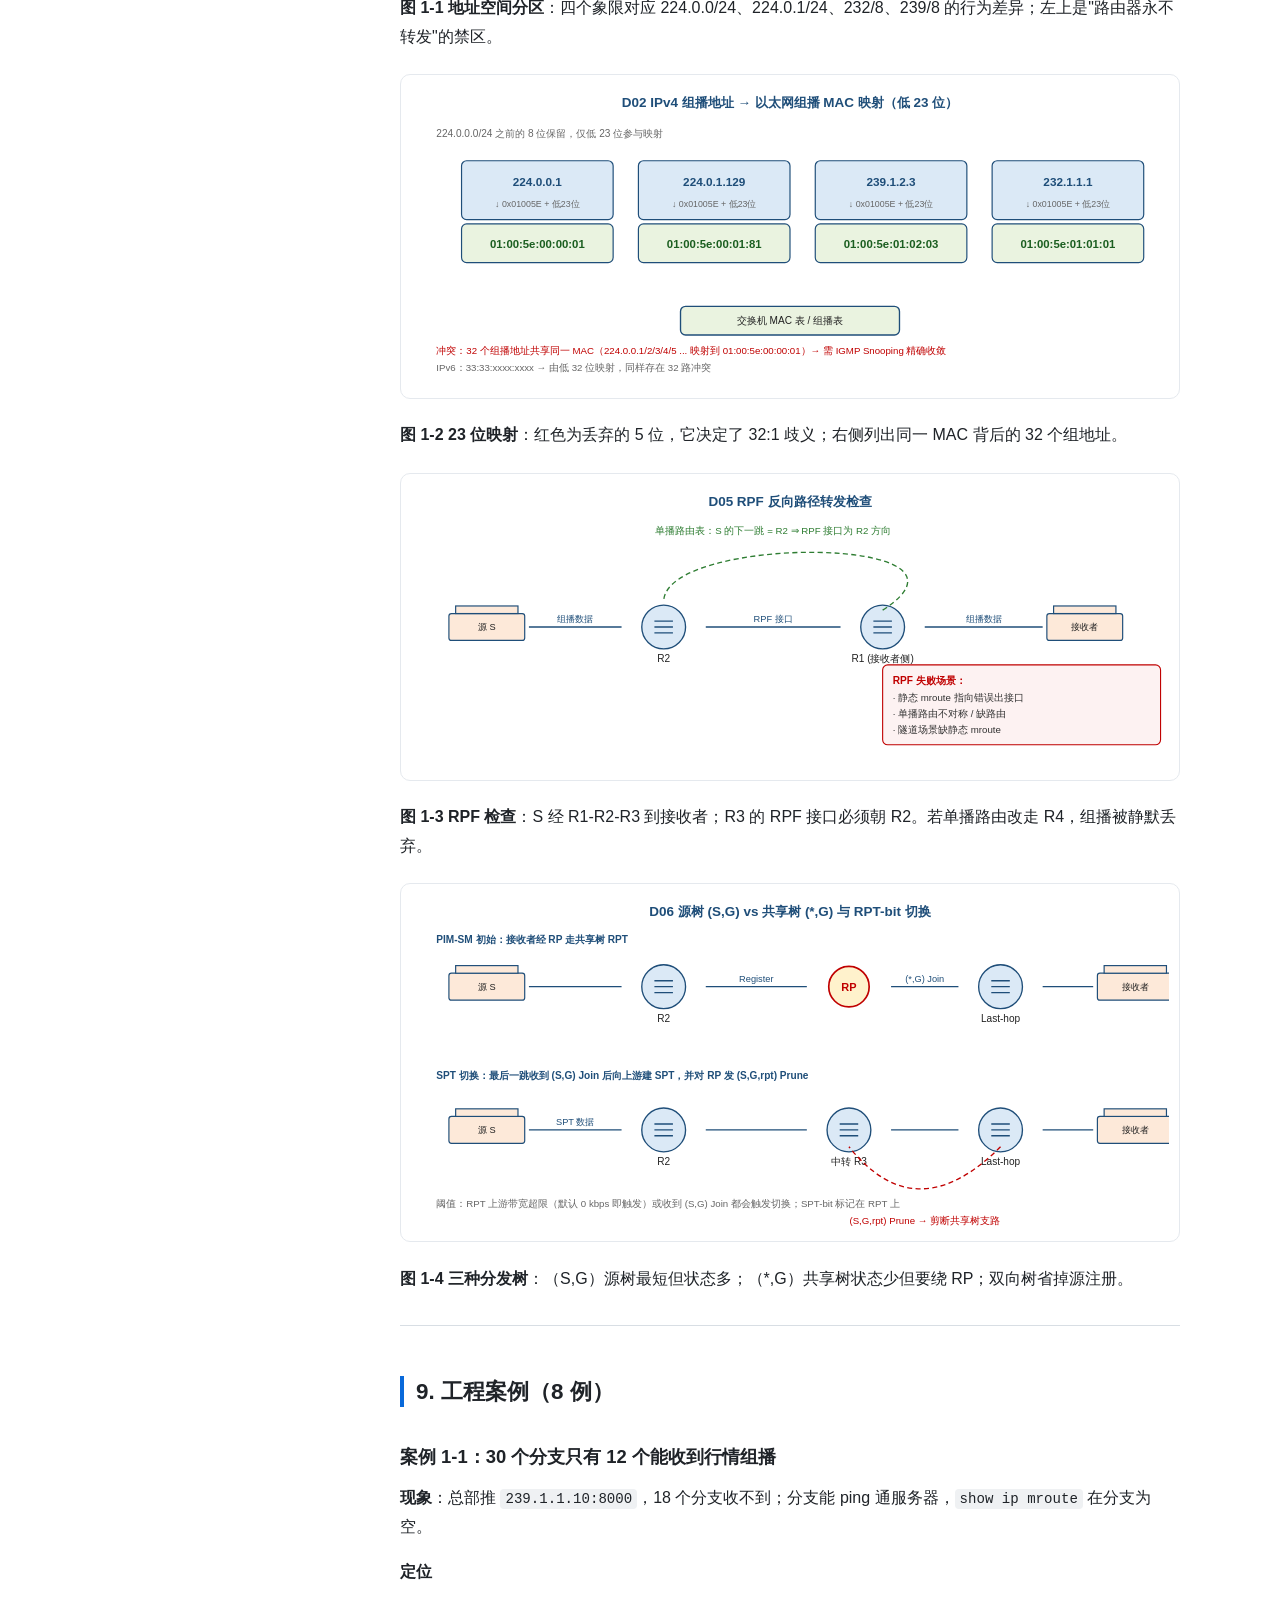
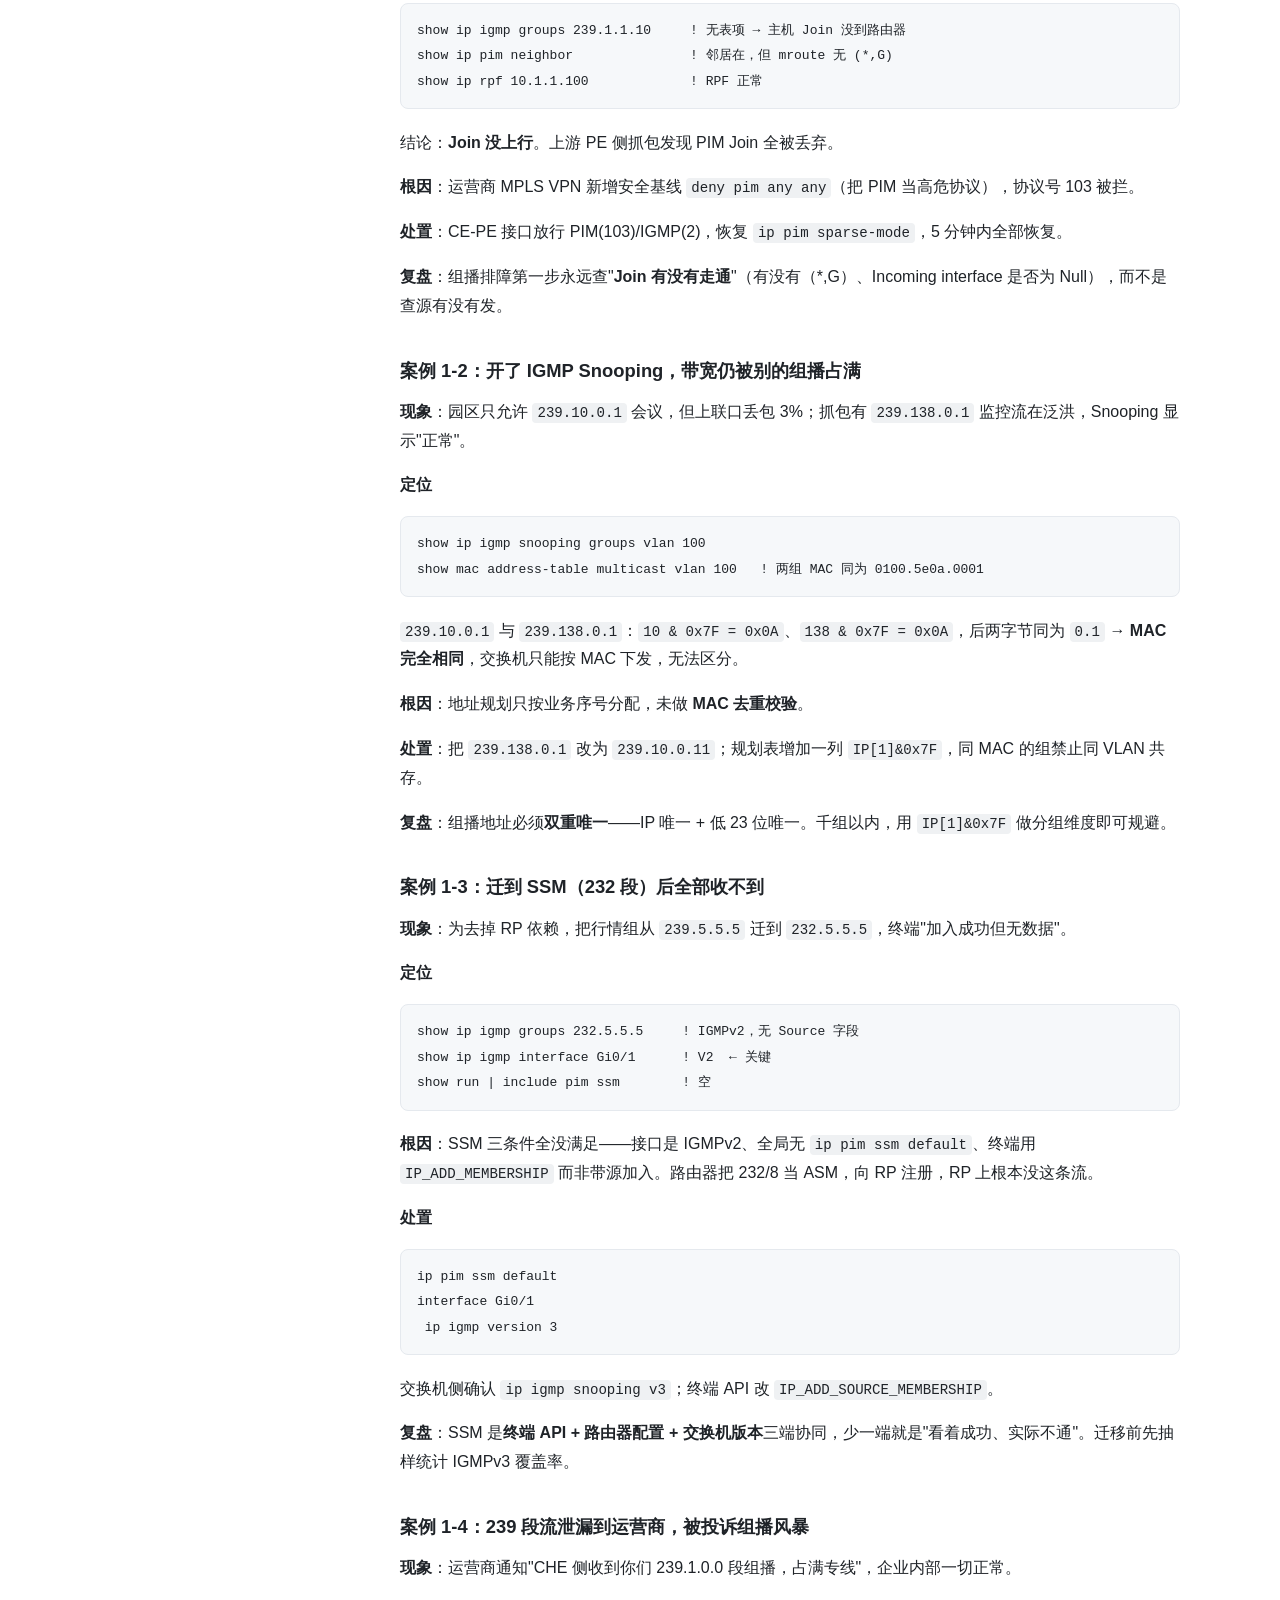
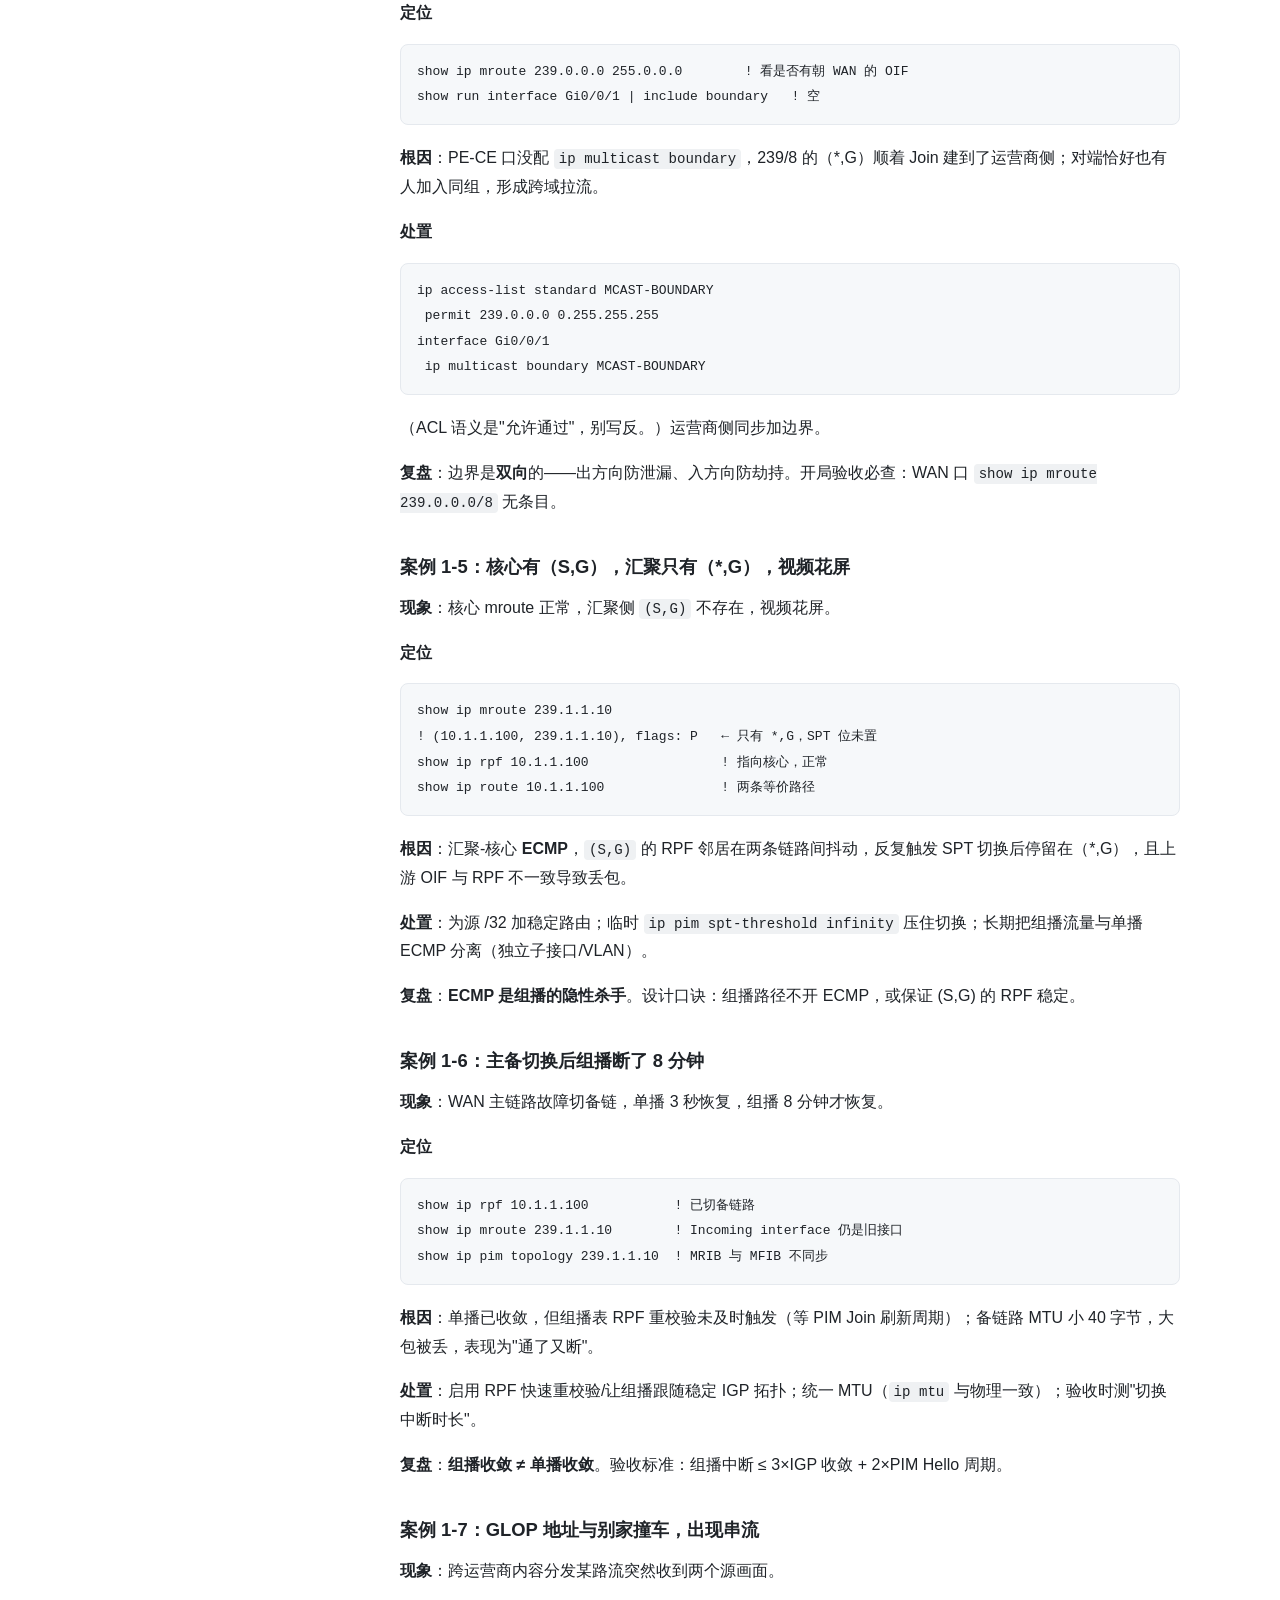
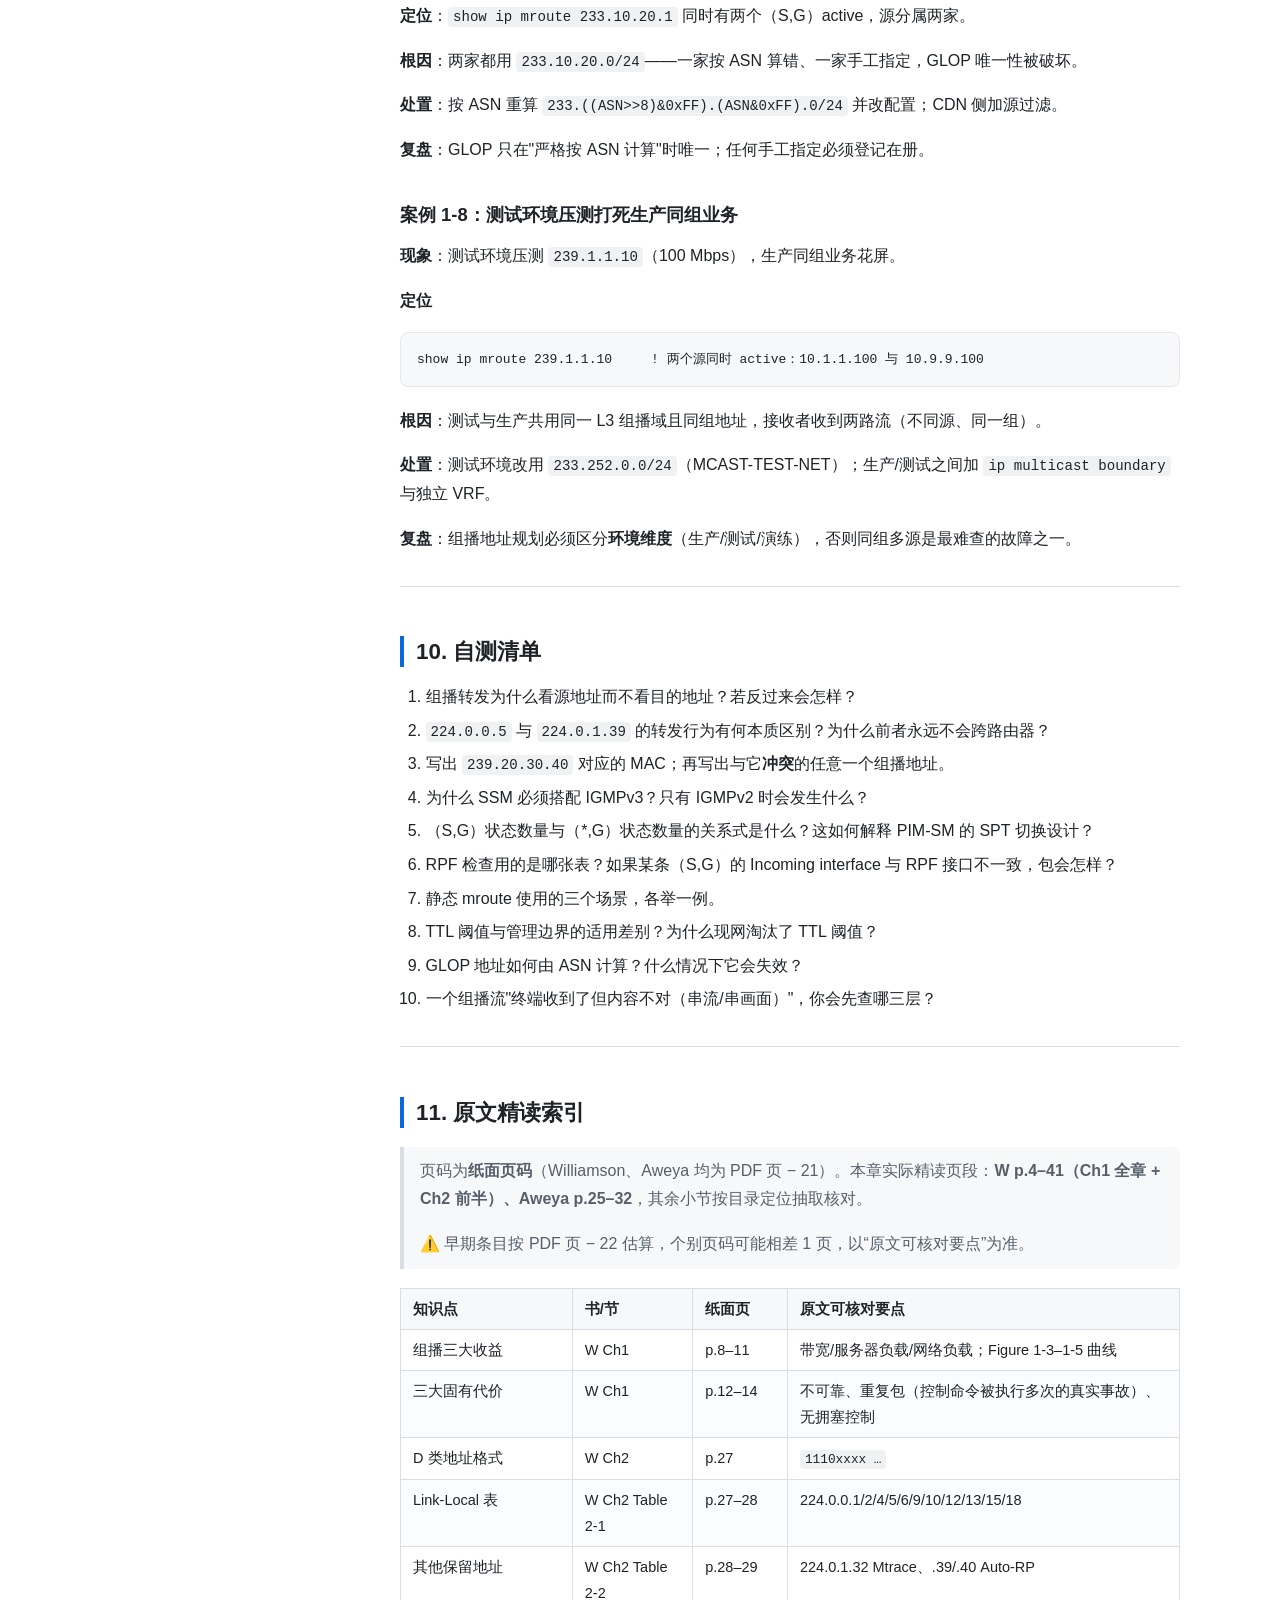
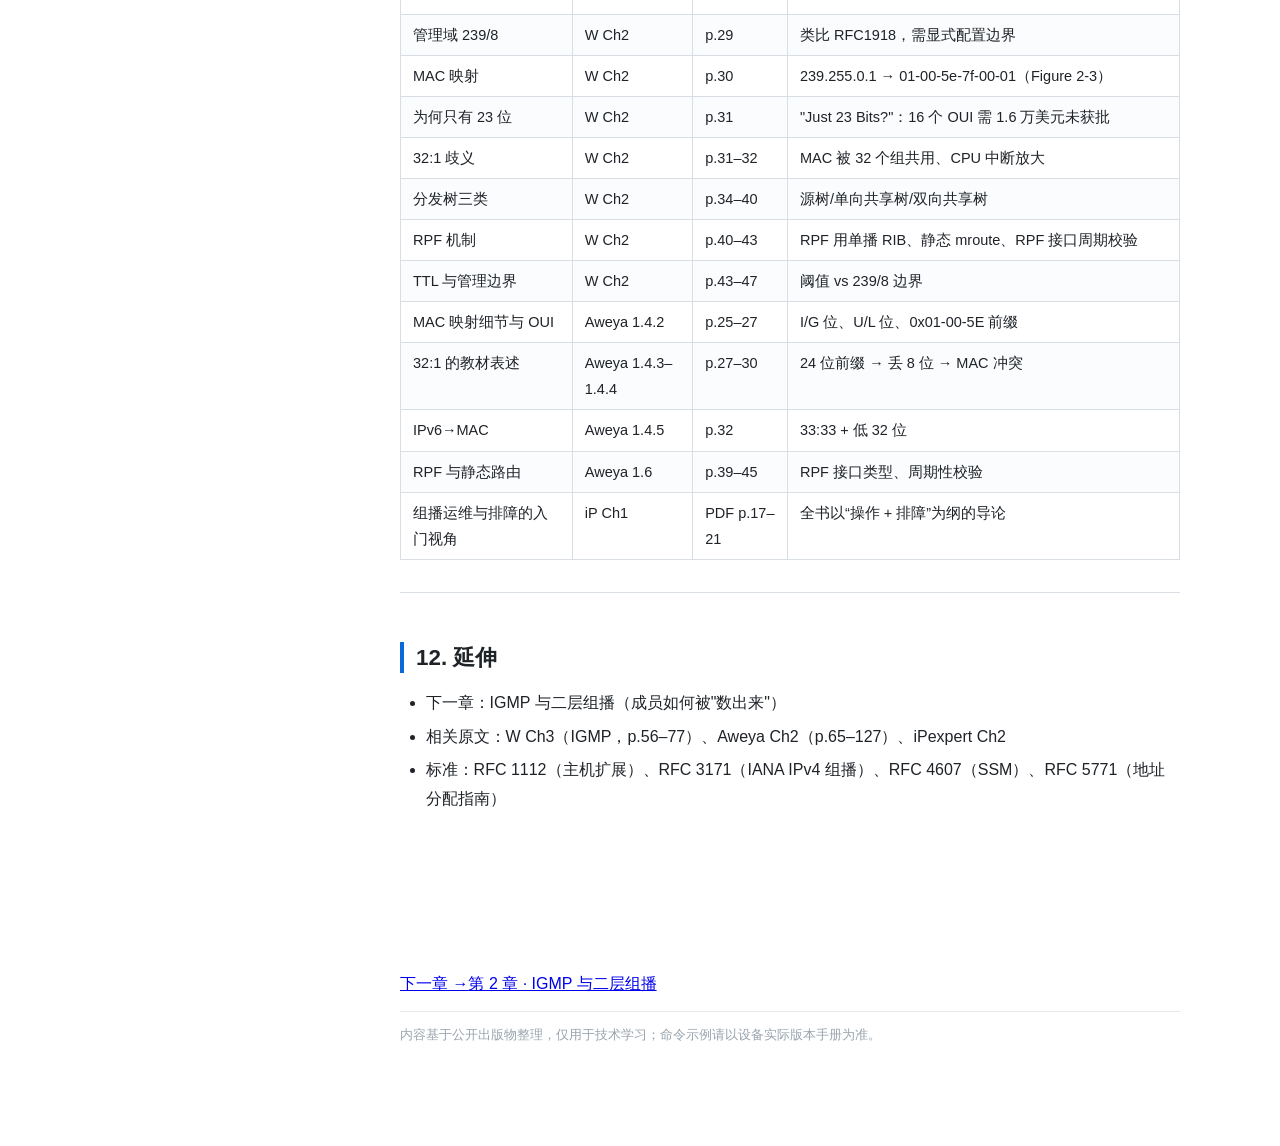
==== commit c3e08098: "补 20 行原书索引把页级覆盖率从 16.6% 提到 26.3%（W 158/589、Aweya 105/483、v2 85/370、iPexpert 157/478）；首页覆盖率改由 tools/c" ====
--- a/chapters/ch01-basics.html
+++ b/chapters/ch01-basics.html
@@ -4,7 +4,7 @@
 <meta charset="utf-8">
 <meta name="viewport" content="width=device-width, initial-scale=1">
 <title>第 1 章 · 基础模型与地址体系 · IP 组播学习路线</title>
-<meta name="description" content="IP 组播学习路线：四阶段十二章精读笔记，78 个生产案例，16 张 SVG 拓扑图。">
+<meta name="description" content="IP 组播学习路线：四阶段十二章精读笔记，96 个生产案例，16 张 SVG 拓扑图。">
 <link rel="icon" href="data:image/svg+xml,<svg xmlns='http://www.w3.org/2000/svg' viewBox='0 0 32 32'><rect width='32' height='32' rx='6' fill='%230969da'/><circle cx='16' cy='16' r='4' fill='white'/><circle cx='16' cy='6' r='2.6' fill='white'/><circle cx='25' cy='21' r='2.6' fill='white'/><circle cx='7' cy='21' r='2.6' fill='white'/><path d='M16 10.6V8.6M18.9 17.6l3.4 2M13.1 17.6l-3.4 2' stroke='white' stroke-width='1.6'/></svg>">
 <link rel="stylesheet" href="../assets/css/site.css">
 <script>
@@ -69,7 +69,7 @@
       <summary>阶段三 · 域间与规模化</summary>
       <ul>
         <li><a href="../chapters/ch07-msdp-mbgp.html" data-path="chapters/ch07-msdp-mbgp.html">第 7 章 · MSDP 与 MBGP 域间组播</a></li>
-        <li><a href="../chapters/ch08-mvpn-scale.html" data-path="chapters/ch08-mvpn-scale.html">第 8 章 · MVPN / MLDP / 组播 TE</a></li>
+        <li><a href="../chapters/ch08-mvpn-scale.html" data-path="chapters/ch08-mvpn-scale.html">第 8 章 · MVPN / mLDP / BIER</a></li>
       </ul>
     </details>
     <details class="group part" data-part="阶段四" open>
@@ -712,6 +712,12 @@
 <td>Aweya 1.6</td>
 <td>p.39–45</td>
 <td>RPF 接口类型、周期性校验</td>
+</tr>
+<tr>
+<td>组播运维与排障的入门视角</td>
+<td>iP Ch1</td>
+<td>PDF p.17–21</td>
+<td>全书以“操作 + 排障”为纲的导论</td>
 </tr>
 </tbody>
 </table>
